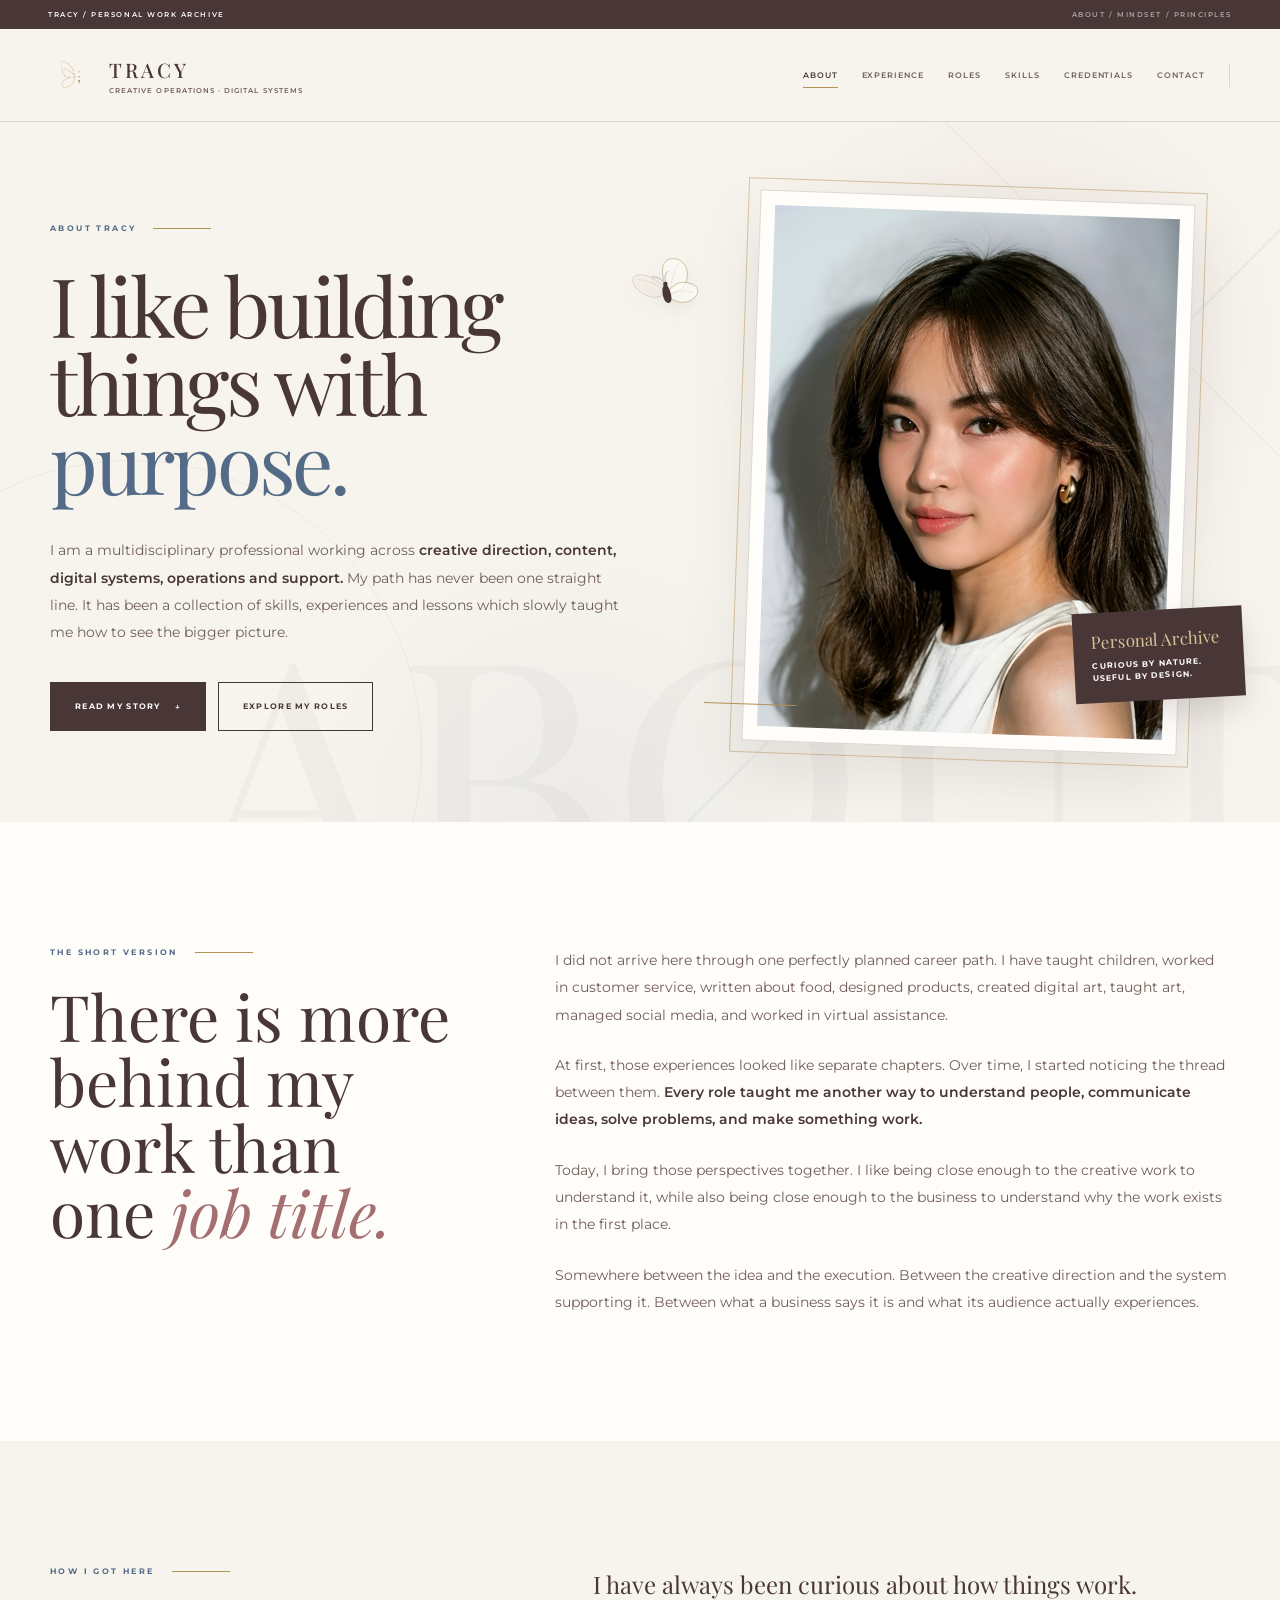
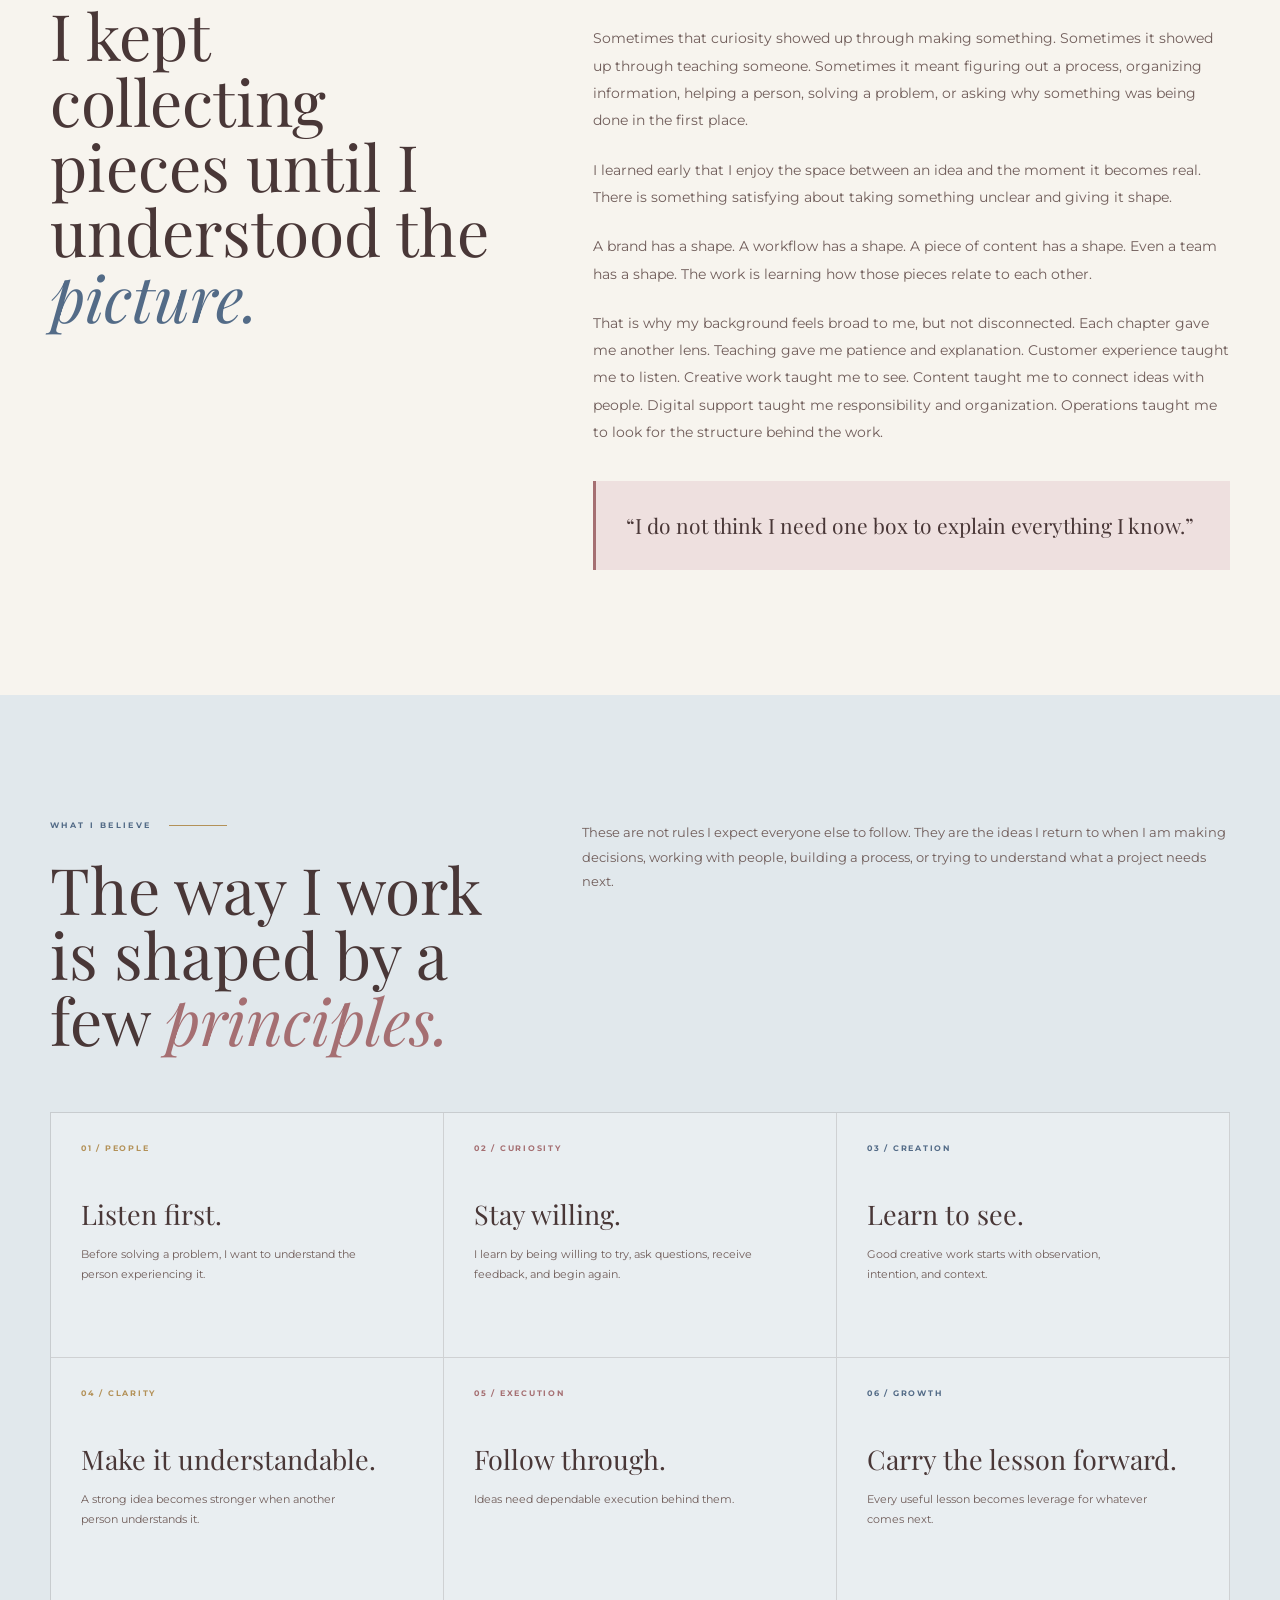
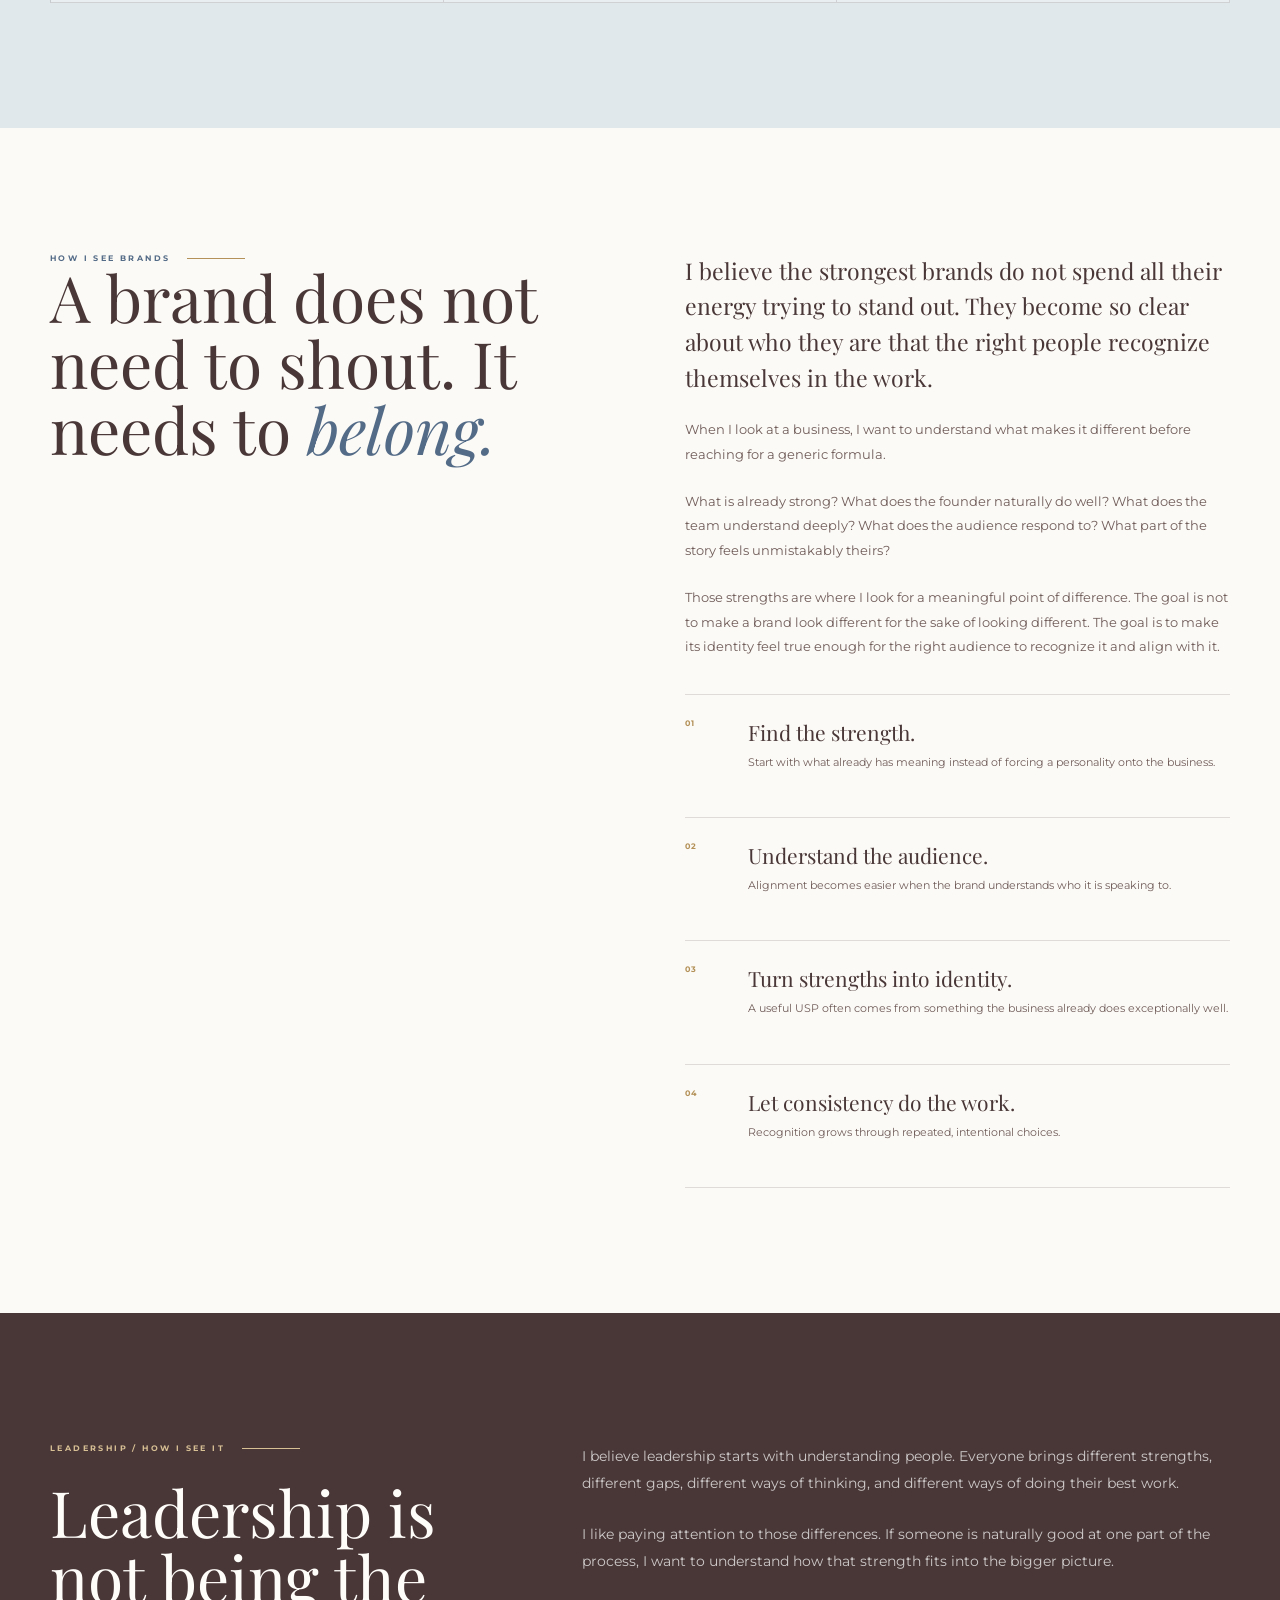
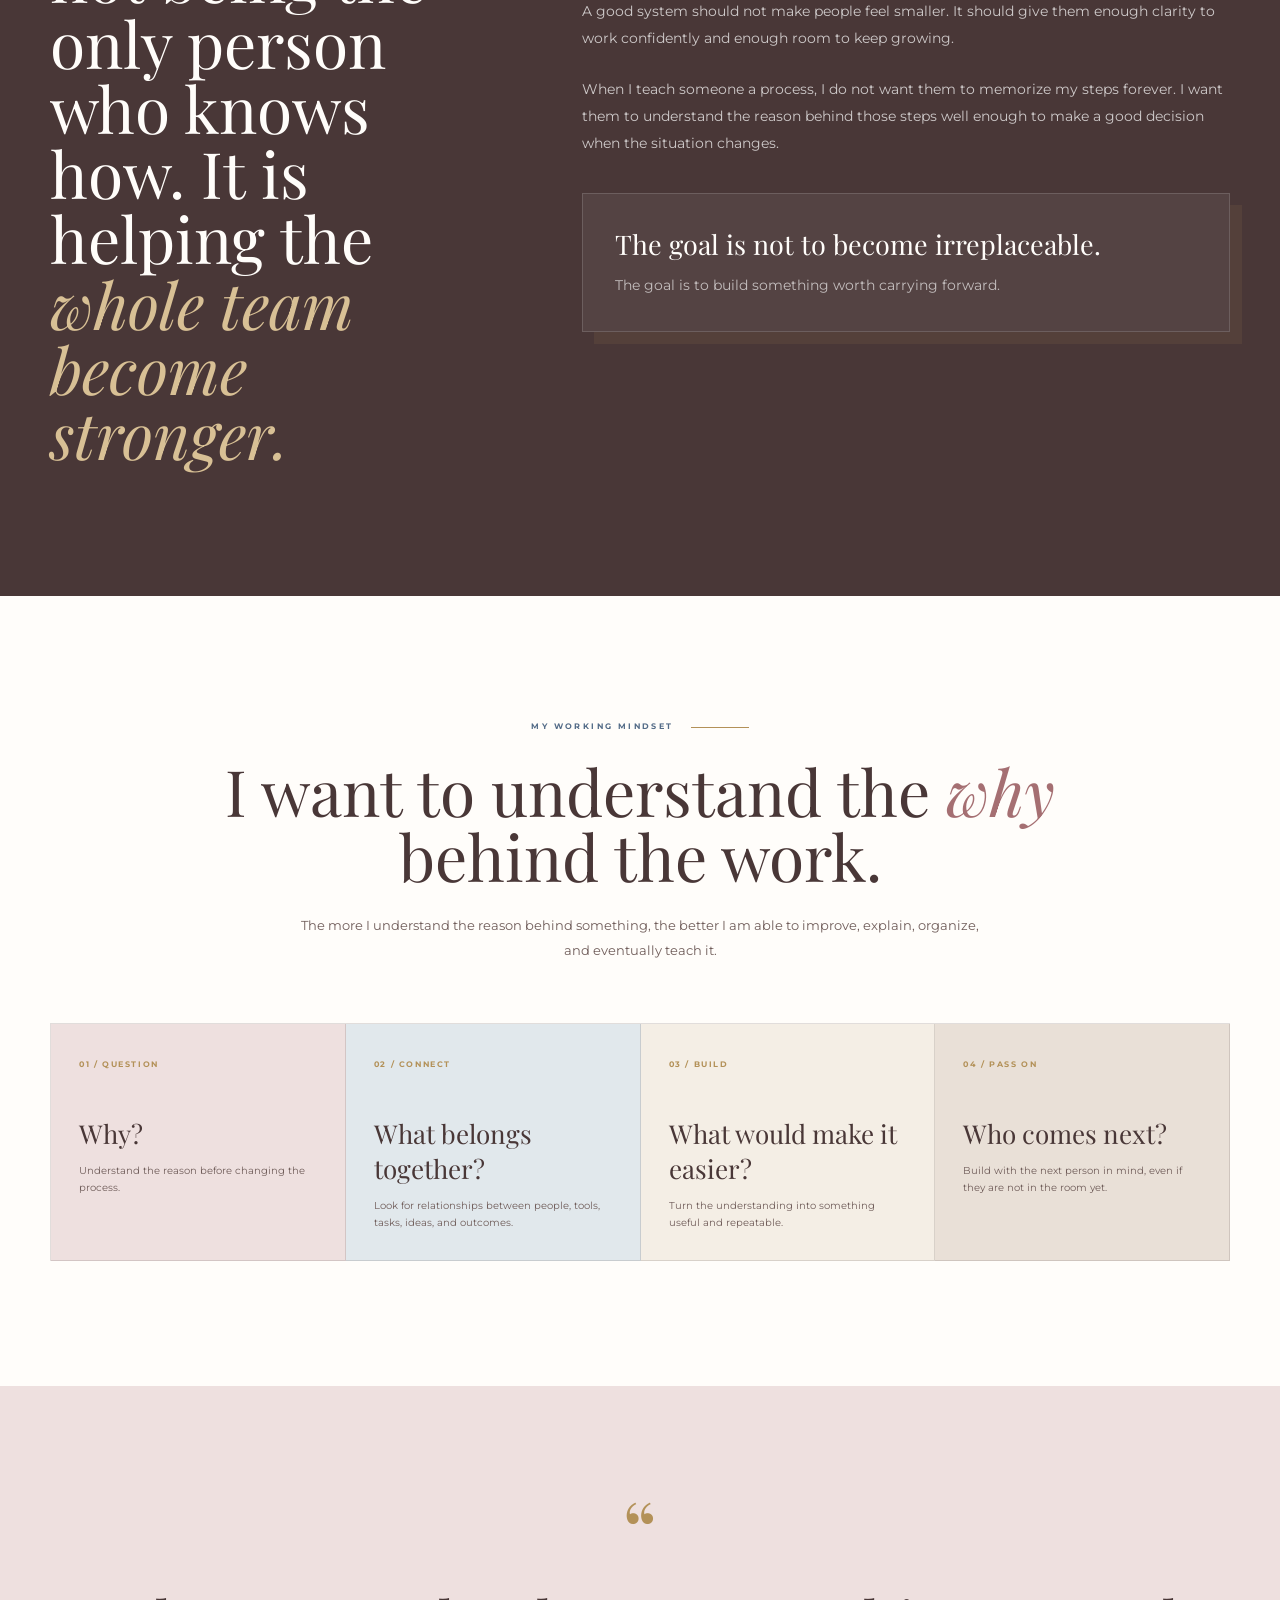
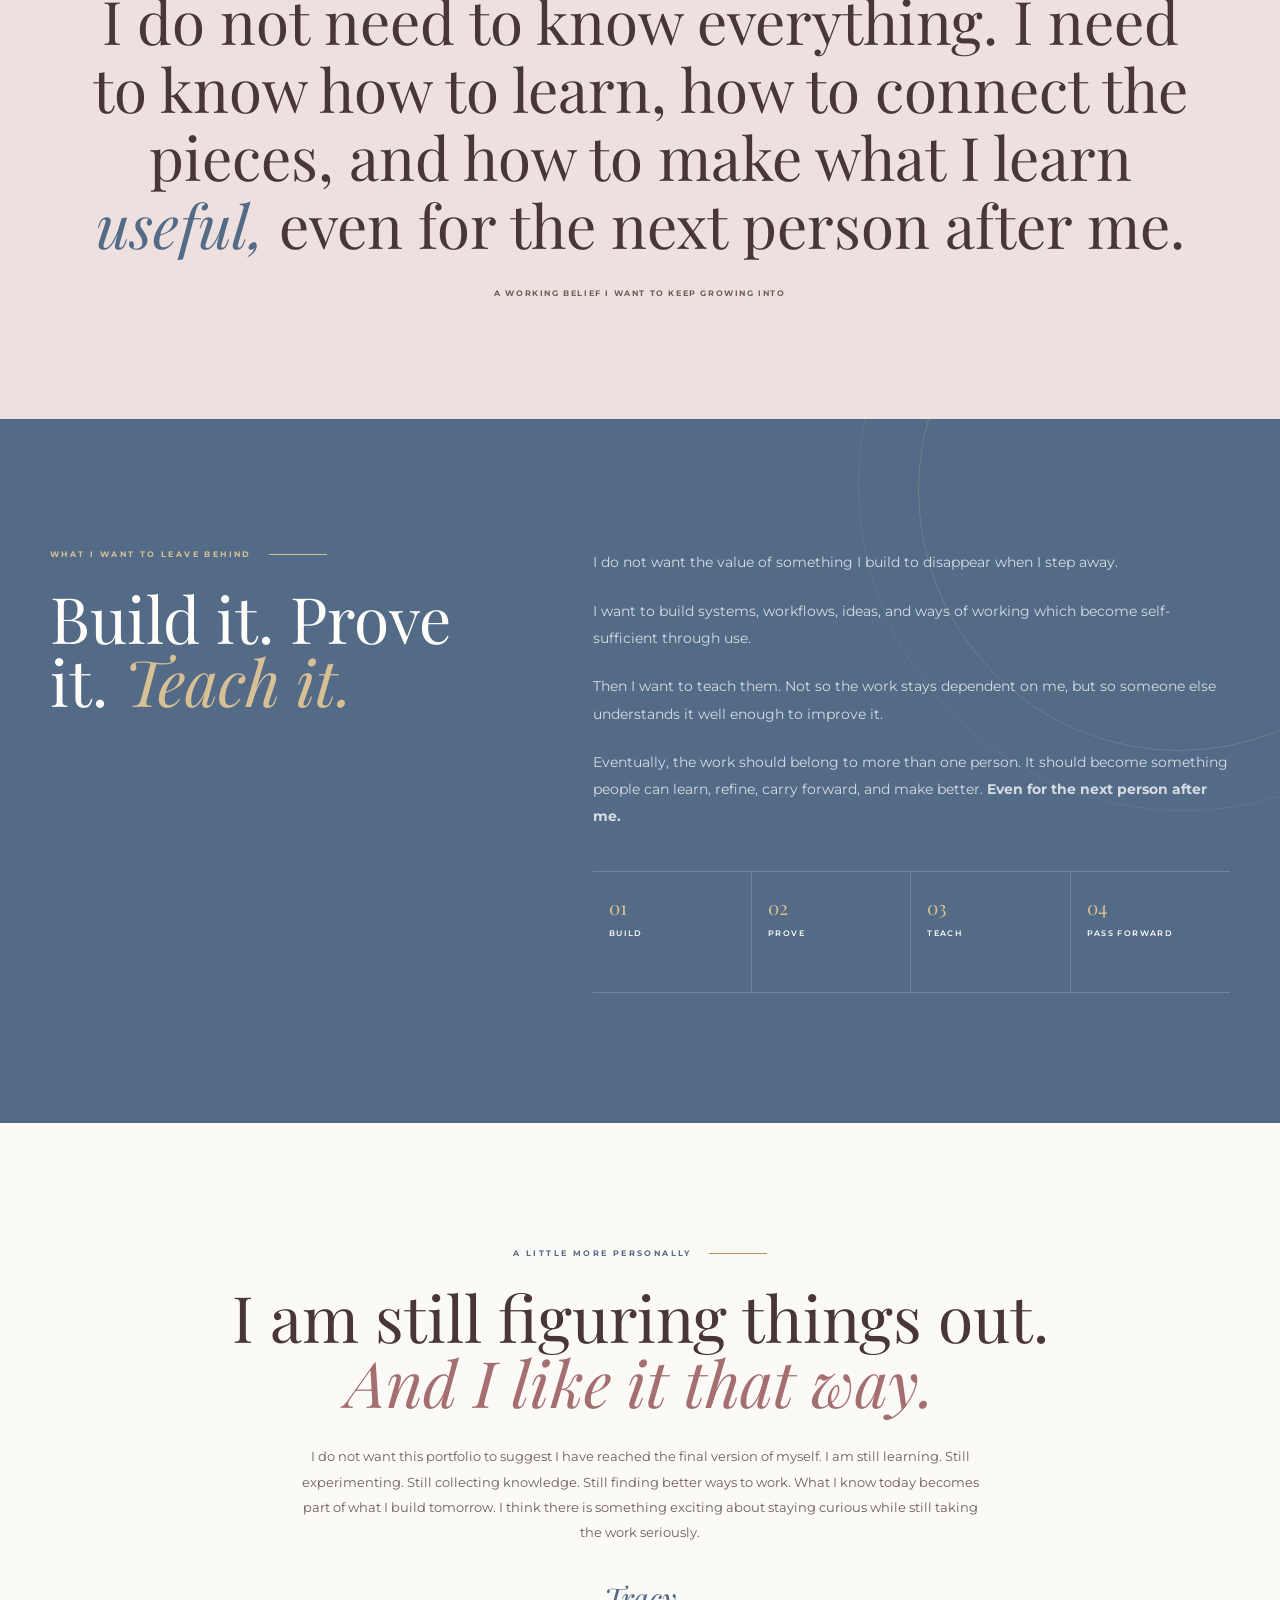
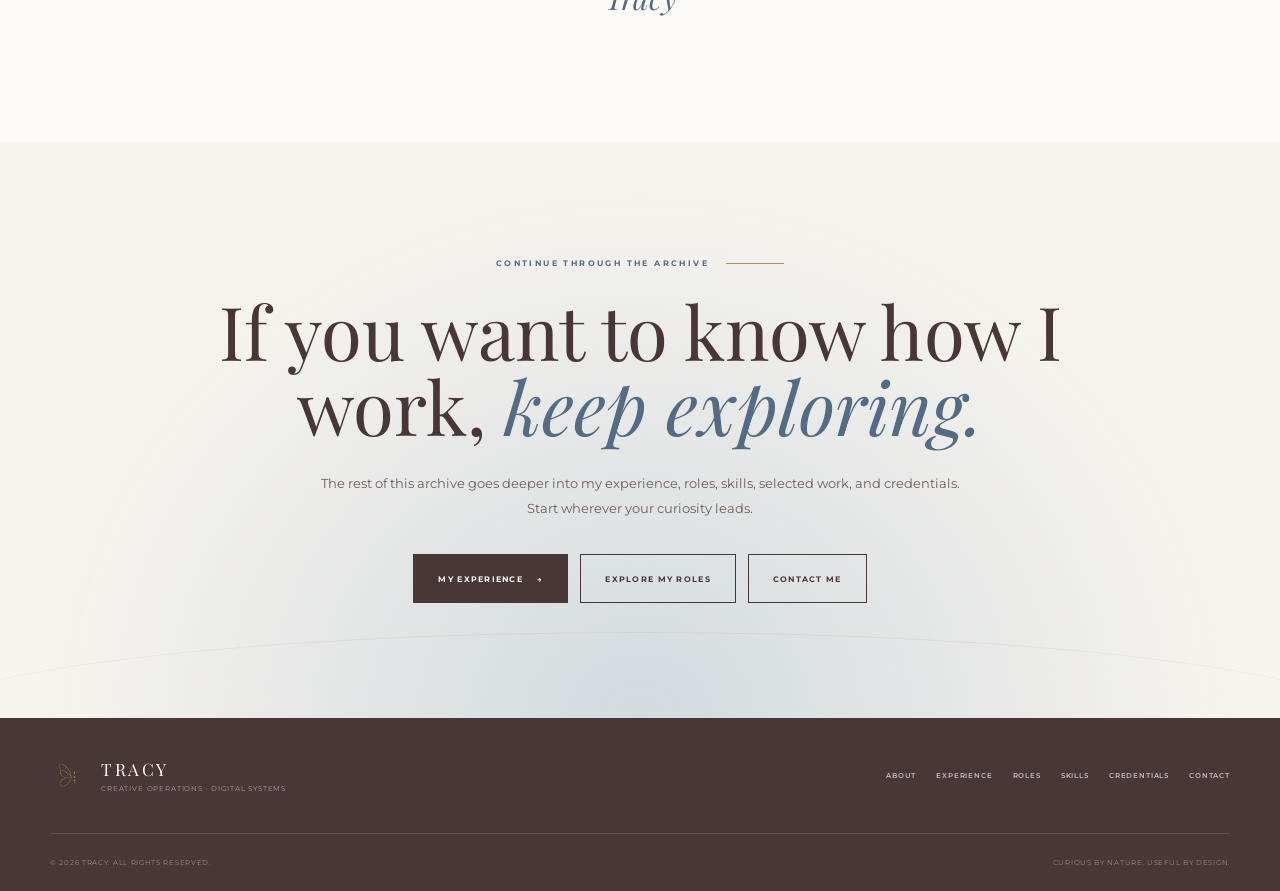
==== pages/about.html @ afe22065 "Publish portfolio preview" ====
<!DOCTYPE html>
<html lang="en">
<head>
<meta charset="UTF-8">
<meta name="viewport" content="width=device-width, initial-scale=1.0">

<title>About | Tracy</title>

<meta
    name="description"
    content="About Tracy, a multidisciplinary professional working across creative direction, content, digital systems, operations, and digital support."
>

<link rel="preconnect" href="https://fonts.googleapis.com">
<link rel="preconnect" href="https://fonts.gstatic.com" crossorigin>

<link
    href="https://fonts.googleapis.com/css2?family=Montserrat:wght@300;400;500;600;700&family=Playfair+Display:ital,wght@0,400;0,500;0,600;0,700;1,400;1,500&display=swap"
    rel="stylesheet"
>

<style>

/* =========================================================
   TRACY / ABOUT
   Editorial personal archive
   ========================================================= */

:root {

    --paper:
        #f7f4ee;

    --paper-light:
        #fcfaf6;

    --paper-warm:
        #eee6dc;

    --brown:
        #493737;

    --brown-soft:
        #705d5a;

    --brown-pale:
        #8d7b77;

    --blue:
        #536b87;

    --blue-deep:
        #40576f;

    --blue-light:
        #e1e8ec;

    --pink:
        #a56f72;

    --pink-deep:
        #8d5d62;

    --pink-light:
        #eee0df;

    --taupe:
        #d7ccc2;

    --taupe-light:
        #e9e0d7;

    --gold:
        #b39158;

    --gold-light:
        #d8c095;

    --cream:
        #f4eee5;

    --white:
        #fffdfa;

    --ink:
        #302727;

    --line:
        rgba(73,55,55,0.16);

    --line-light:
        rgba(255,255,255,0.16);

    --shadow:
        rgba(73,55,55,0.11);

    --serif:
        "Playfair Display",
        Georgia,
        serif;

    --sans:
        "Montserrat",
        Arial,
        sans-serif;

    --ease:
        cubic-bezier(.22,.61,.36,1);
}


/* =========================================================
   RESET
   ========================================================= */

* {

    margin:
        0;

    padding:
        0;

    box-sizing:
        border-box;

}


html {

    scroll-behavior:
        smooth;

    overflow-x:
        hidden;

}


body {

    width:
        100%;

    min-height:
        100vh;

    overflow-x:
        hidden;

    background:
        var(--paper);

    color:
        var(--brown);

    font-family:
        var(--sans);

}


body.is-locked {

    overflow:
        hidden;

}


img {

    display:
        block;

    max-width:
        100%;

}


a {

    color:
        inherit;

    text-decoration:
        none;

}


button {

    font:
        inherit;

}


::selection {

    background:
        var(--pink-light);

    color:
        var(--brown);

}


.page {

    width:
        100%;

    overflow:
        hidden;

}


.container {

    width:
        min(1320px, calc(100% - 100px));

    margin:
        0 auto;

}


.eyebrow {

    display:
        flex;

    align-items:
        center;

    gap:
        17px;

    color:
        var(--blue);

    font-size:
        8px;

    font-weight:
        700;

    letter-spacing:
        .30em;

    line-height:
        1.4;

    text-transform:
        uppercase;

}


.eyebrow::after {

    content:
        "";

    width:
        58px;

    height:
        1px;

    flex:
        0 0 auto;

    background:
        var(--gold);

}


.eyebrow-light {

    color:
        var(--gold-light);

}


.eyebrow-light::after {

    background:
        var(--gold-light);

}


.serif {

    font-family:
        var(--serif);

}


/* =========================================================
   REVEAL
   ========================================================= */

.reveal {

    opacity:
        0;

    transform:
        translateY(26px);

    transition:
        opacity .8s var(--ease),
        transform .8s var(--ease);

}


.reveal.is-visible {

    opacity:
        1;

    transform:
        translateY(0);

}


.reveal-delay-1 {

    transition-delay:
        .08s;

}


.reveal-delay-2 {

    transition-delay:
        .16s;

}


.reveal-delay-3 {

    transition-delay:
        .24s;

}


.reveal-delay-4 {

    transition-delay:
        .32s;

}


/* =========================================================
   READING PROGRESS
   ========================================================= */

.progress {

    position:
        fixed;

    top:
        0;

    left:
        0;

    z-index:
        999;

    width:
        0;

    height:
        3px;

    background:
        var(--gold);

}


/* =========================================================
   ARCHIVE BAR
   ========================================================= */

.archive-bar {

    min-height:
        29px;

    padding:
        7px 48px;

    display:
        flex;

    align-items:
        center;

    justify-content:
        space-between;

    gap:
        20px;

    background:
        var(--brown);

    color:
        var(--white);

    font-size:
        7px;

    font-weight:
        600;

    letter-spacing:
        .22em;

    text-transform:
        uppercase;

}


.archive-muted {

    opacity:
        .55;

}


/* =========================================================
   HEADER
   ========================================================= */

header {

    position:
        relative;

    z-index:
        60;

    background:
        rgba(247,244,238,.97);

    border-bottom:
        1px solid var(--line);

}


.nav-wrap {

    width:
        min(1320px, calc(100% - 100px));

    min-height:
        92px;

    margin:
        0 auto;

    display:
        flex;

    align-items:
        center;

    justify-content:
        space-between;

    gap:
        40px;

}


.brand {

    display:
        flex;

    align-items:
        center;

    gap:
        14px;

    flex-shrink:
        0;

}


.brand img {

    width:
        45px;

    height:
        45px;

    object-fit:
        contain;

}


.brand-copy {

    display:
        flex;

    flex-direction:
        column;

    gap:
        3px;

}


.brand-name {

    font-family:
        var(--serif);

    font-size:
        20px;

    font-weight:
        500;

    letter-spacing:
        .15em;

}


.brand-description {

    color:
        var(--brown-soft);

    font-size:
        7px;

    font-weight:
        600;

    letter-spacing:
        .15em;

    text-transform:
        uppercase;

}


nav {

    display:
        flex;

    align-items:
        center;

    gap:
        24px;

}


nav a {

    position:
        relative;

    color:
        var(--brown-soft);

    font-size:
        8px;

    font-weight:
        600;

    letter-spacing:
        .12em;

    text-transform:
        uppercase;

    transition:
        color .25s ease;

}


nav a::after {

    content:
        "";

    position:
        absolute;

    left:
        0;

    bottom:
        -8px;

    width:
        0;

    height:
        1px;

    background:
        var(--gold);

    transition:
        width .25s ease;

}


nav a:hover,
nav a.active {

    color:
        var(--brown);

}


nav a:hover::after,
nav a.active::after {

    width:
        100%;

}


.nav-divider {

    width:
        1px;

    height:
        23px;

    background:
        var(--line);

}


.mobile-menu-button {

    display:
        none;

    width:
        42px;

    height:
        42px;

    align-items:
        center;

    justify-content:
        center;

    border:
        1px solid var(--line);

    background:
        transparent;

    color:
        var(--brown);

    cursor:
        pointer;

}


.mobile-menu-button span,
.mobile-menu-button span::before,
.mobile-menu-button span::after {

    width:
        17px;

    height:
        1px;

    display:
        block;

    background:
        currentColor;

}


.mobile-menu-button span {

    position:
        relative;

}


.mobile-menu-button span::before,
.mobile-menu-button span::after {

    content:
        "";

    position:
        absolute;

    left:
        0;

}


.mobile-menu-button span::before {

    top:
        -6px;

}


.mobile-menu-button span::after {

    top:
        6px;

}


.mobile-nav {

    display:
        none;

    border-top:
        1px solid var(--line);

    background:
        var(--paper-light);

}


.mobile-nav.is-open {

    display:
        block;

}


.mobile-nav-inner {

    width:
        calc(100% - 40px);

    margin:
        0 auto;

    padding:
        18px 0 24px;

    display:
        grid;

    gap:
        4px;

}


.mobile-nav a {

    padding:
        13px 0;

    border-bottom:
        1px solid var(--line);

    font-size:
        9px;

    font-weight:
        600;

    letter-spacing:
        .14em;

    text-transform:
        uppercase;

}


/* =========================================================
   HERO
   ========================================================= */

.hero {

    position:
        relative;

    min-height:
        700px;

    display:
        flex;

    align-items:
        center;

    overflow:
        hidden;

    background:
        radial-gradient(
            circle at 79% 32%,
            rgba(165,111,114,.12),
            transparent 25%
        ),
        radial-gradient(
            circle at 45% 100%,
            rgba(83,107,135,.07),
            transparent 28%
        ),
        var(--paper);

}


.hero::before {

    content:
        "";

    position:
        absolute;

    inset:
        0;

    pointer-events:
        none;

    background:
        linear-gradient(
            135deg,
            transparent 70%,
            rgba(83,107,135,.07) 70%,
            rgba(83,107,135,.07) 70.18%,
            transparent 70.18%
        ),
        linear-gradient(
            45deg,
            transparent 83%,
            rgba(179,145,88,.07) 83%,
            rgba(179,145,88,.07) 83.15%,
            transparent 83.15%
        );

}


.hero::after {

    content:
        "";

    position:
        absolute;

    left:
        -160px;

    bottom:
        -220px;

    width:
        580px;

    height:
        580px;

    border:
        1px solid rgba(165,111,114,.10);

    border-radius:
        50%;

}


.hero-ghost {

    position:
        absolute;

    right:
        -35px;

    bottom:
        -70px;

    color:
        rgba(73,55,55,.035);

    font-family:
        var(--serif);

    font-size:
        clamp(190px, 27vw, 430px);

    line-height:
        .72;

    user-select:
        none;

}


.hero-inner {

    position:
        relative;

    z-index:
        5;

    width:
        min(1320px, calc(100% - 100px));

    margin:
        0 auto;

    display:
        grid;

    grid-template-columns:
        1.05fr .95fr;

    align-items:
        center;

    gap:
        80px;

}


.hero-copy {

    padding:
        95px 0 85px;

}


.hero-kicker {

    margin-bottom:
        30px;

}


.hero-title {

    max-width:
        760px;

    font-family:
        var(--serif);

    font-size:
        clamp(58px, 6.4vw, 94px);

    font-weight:
        400;

    line-height:
        .96;

    letter-spacing:
        -.04em;

}


.hero-title span {

    display:
        block;

}


.hero-title .blue {

    color:
        var(--blue);

}


.hero-title .pink {

    color:
        var(--pink);

    font-style:
        italic;

}


.hero-intro {

    max-width:
        650px;

    margin-top:
        37px;

    color:
        var(--brown-soft);

    font-size:
        14px;

    line-height:
        1.95;

}


.hero-intro strong {

    color:
        var(--brown);

    font-weight:
        600;

}


.hero-actions {

    margin-top:
        35px;

    display:
        flex;

    flex-wrap:
        wrap;

    gap:
        12px;

}


.btn {

    min-height:
        49px;

    padding:
        0 24px;

    display:
        inline-flex;

    align-items:
        center;

    justify-content:
        center;

    gap:
        14px;

    border:
        1px solid var(--brown);

    font-size:
        8px;

    font-weight:
        700;

    letter-spacing:
        .16em;

    text-transform:
        uppercase;

    transition:
        transform .25s ease,
        background .25s ease,
        color .25s ease,
        border-color .25s ease;

}


.btn:hover {

    transform:
        translateY(-2px);

}


.btn-primary {

    background:
        var(--brown);

    color:
        var(--white);

}


.btn-primary:hover {

    background:
        var(--pink);

    border-color:
        var(--pink);

}


.btn-secondary {

    background:
        transparent;

    color:
        var(--brown);

}


.btn-secondary:hover {

    background:
        var(--white);

}


/* =========================================================
   PORTRAIT
   ========================================================= */

.hero-portrait-wrap {

    position:
        relative;

    min-height:
        600px;

    display:
        flex;

    align-items:
        center;

    justify-content:
        center;

}


.portrait-frame {

    position:
        relative;

    width:
        min(435px, 88%);

    aspect-ratio:
        .79;

    padding:
        14px;

    background:
        var(--white);

    border:
        1px solid rgba(73,55,55,.19);

    box-shadow:
        0 28px 65px rgba(73,55,55,.12);

    transform:
        rotate(2deg);

    transition:
        transform .5s var(--ease),
        box-shadow .5s var(--ease);

}


.portrait-frame:hover {

    transform:
        rotate(0deg)
        translateY(-7px);

    box-shadow:
        18px 30px 70px rgba(73,55,55,.15);

}


.portrait-frame::before {

    content:
        "";

    position:
        absolute;

    inset:
        -13px;

    border:
        1px solid rgba(179,145,88,.5);

    pointer-events:
        none;

}


.portrait-frame::after {

    content:
        "";

    position:
        absolute;

    left:
        -40px;

    bottom:
        35px;

    width:
        92px;

    height:
        1px;

    background:
        var(--gold);

}


.portrait-frame img {

    width:
        100%;

    height:
        100%;

    object-fit:
        cover;

    object-position:
        center;

}


.portrait-label {

    position:
        absolute;

    right:
        -65px;

    bottom:
        54px;

    width:
        170px;

    padding:
        18px;

    background:
        var(--brown);

    color:
        var(--white);

    transform:
        rotate(-5deg);

    box-shadow:
        0 13px 28px rgba(73,55,55,.16);

}


.portrait-label span {

    display:
        block;

    color:
        var(--gold-light);

    font-family:
        var(--serif);

    font-size:
        17px;

}


.portrait-label strong {

    display:
        block;

    margin-top:
        7px;

    font-size:
        8px;

    line-height:
        1.55;

    letter-spacing:
        .14em;

    text-transform:
        uppercase;

}


/* =========================================================
   SIDE-VIEW BUTTERFLY
   Inspired by the index butterfly,
   but drawn as a smaller editorial side profile.
   ========================================================= */

.side-butterfly {

    position:
        absolute;

    z-index:
        9;

    top:
        19%;

    left:
        49%;

    width:
        96px;

    height:
        72px;

    pointer-events:
        none;

    animation:
        butterflySideJourney
        16s
        ease-in-out
        infinite;

}


.side-butterfly svg {

    width:
        96px;

    height:
        72px;

    overflow:
        visible;

    filter:
        drop-shadow(
            0 7px 9px
            rgba(73,55,55,.10)
        );

    animation:
        butterflySideFloat
        4.5s
        ease-in-out
        infinite;

}


.side-wing {

    fill:
        rgba(255,253,249,.62);

    stroke:
        rgba(177,145,88,.78);

    stroke-width:
        1.05;

    stroke-linejoin:
        round;

}


.side-wing-soft {

    fill:
        rgba(239,225,211,.27);

    stroke:
        rgba(165,111,114,.53);

    stroke-width:
        .8;

}


.side-wing-detail {

    fill:
        none;

    stroke:
        rgba(177,145,88,.38);

    stroke-width:
        .7;

    stroke-linecap:
        round;

}


.side-body {

    fill:
        var(--brown);

}


.side-antenna {

    fill:
        none;

    stroke:
        rgba(73,55,55,.66);

    stroke-width:
        .8;

    stroke-linecap:
        round;

}


.side-wing-back {

    transform-origin:
        58px 42px;

    animation:
        sideWingBack
        3.8s
        ease-in-out
        infinite;

}


.side-wing-front {

    transform-origin:
        58px 42px;

    animation:
        sideWingFront
        3.8s
        ease-in-out
        infinite;

}


@keyframes sideWingBack {

    0%,
    100% {

        transform:
            rotate(-3deg);

    }

    50% {

        transform:
            rotate(7deg);

    }

}


@keyframes sideWingFront {

    0%,
    100% {

        transform:
            rotate(2deg);

    }

    50% {

        transform:
            rotate(-9deg);

    }

}


@keyframes butterflySideFloat {

    0%,
    100% {

        transform:
            translateY(0)
            rotate(-2deg);

    }

    50% {

        transform:
            translateY(-5px)
            rotate(3deg);

    }

}


@keyframes butterflySideJourney {

    0% {

        offset-distance:
            0%;

        transform:
            rotate(-4deg);

    }

    22% {

        offset-distance:
            22%;

        transform:
            rotate(3deg);

    }

    48% {

        offset-distance:
            48%;

        transform:
            rotate(7deg);

    }

    72% {

        offset-distance:
            72%;

        transform:
            rotate(-2deg);

    }

    100% {

        offset-distance:
            100%;

        transform:
            rotate(-4deg);

    }

}


/* =========================================================
   INTRODUCTION
   ========================================================= */

.introduction {

    padding:
        125px 0;

    background:
        var(--white);

}


.intro-grid {

    display:
        grid;

    grid-template-columns:
        .75fr 1.25fr;

    gap:
        100px;

}


.section-title {

    max-width:
        580px;

    margin-top:
        25px;

    font-family:
        var(--serif);

    font-size:
        clamp(43px, 5vw, 69px);

    font-weight:
        400;

    line-height:
        1.02;

}


.section-title em {

    color:
        var(--pink);

}


.intro-copy {

    max-width:
        700px;

}


.intro-copy p {

    margin-bottom:
        23px;

    color:
        var(--brown-soft);

    font-size:
        14px;

    line-height:
        1.95;

}


.intro-copy p:last-child {

    margin-bottom:
        0;

}


.intro-copy strong {

    color:
        var(--brown);

    font-weight:
        600;

}


/* =========================================================
   STORY
   ========================================================= */

.story {

    padding:
        125px 0;

    background:
        var(--paper);

}


.story-grid {

    display:
        grid;

    grid-template-columns:
        .82fr 1.18fr;

    gap:
        100px;

}


.story-title {

    max-width:
        620px;

    margin-top:
        25px;

    font-family:
        var(--serif);

    font-size:
        clamp(43px, 5vw, 70px);

    font-weight:
        400;

    line-height:
        1.02;

}


.story-title em {

    color:
        var(--blue);

}


.story-copy {

    max-width:
        720px;

}


.story-copy p {

    margin-bottom:
        22px;

    color:
        var(--brown-soft);

    font-size:
        14px;

    line-height:
        1.95;

}


.story-copy .lead {

    color:
        var(--brown);

    font-family:
        var(--serif);

    font-size:
        24px;

    line-height:
        1.55;

}


.story-copy strong {

    color:
        var(--brown);

    font-weight:
        600;

}


.story-callout {

    margin-top:
        35px;

    padding:
        28px 30px;

    background:
        var(--pink-light);

    border-left:
        3px solid var(--pink);

}


.story-callout p {

    margin:
        0;

    color:
        var(--brown);

    font-family:
        var(--serif);

    font-size:
        21px;

    line-height:
        1.55;

}


/* =========================================================
   PRINCIPLES
   ========================================================= */

.principles-section {

    padding:
        125px 0;

    background:
        var(--blue-light);

}


.principles-head {

    display:
        grid;

    grid-template-columns:
        .8fr 1.2fr;

    gap:
        100px;

    margin-bottom:
        60px;

}


.principles-title {

    max-width:
        620px;

    margin-top:
        25px;

    font-family:
        var(--serif);

    font-size:
        clamp(43px, 5vw, 70px);

    line-height:
        1.02;

    font-weight:
        400;

}


.principles-title em {

    color:
        var(--pink);

}


.principles-intro {

    max-width:
        670px;

    color:
        var(--brown-soft);

    font-size:
        13px;

    line-height:
        1.9;

}


.principles-grid {

    display:
        grid;

    grid-template-columns:
        repeat(3, 1fr);

    border-top:
        1px solid var(--line);

    border-left:
        1px solid var(--line);

}


.principle-card {

    min-height:
        245px;

    padding:
        30px;

    border-right:
        1px solid var(--line);

    border-bottom:
        1px solid var(--line);

    background:
        rgba(255,255,255,.26);

    transition:
        transform .35s var(--ease),
        background .35s ease;

}


.principle-card:hover {

    transform:
        translateY(-5px);

    background:
        var(--white);

}


.principle-number {

    color:
        var(--gold);

    font-size:
        8px;

    font-weight:
        700;

    letter-spacing:
        .22em;

}


.principle-card:nth-child(2) .principle-number,
.principle-card:nth-child(5) .principle-number {

    color:
        var(--pink);

}


.principle-card:nth-child(3) .principle-number,
.principle-card:nth-child(6) .principle-number {

    color:
        var(--blue);

}


.principle-card h3 {

    margin-top:
        43px;

    font-family:
        var(--serif);

    font-size:
        27px;

    font-weight:
        400;

}


.principle-card p {

    max-width:
        280px;

    margin-top:
        13px;

    color:
        var(--brown-soft);

    font-size:
        11px;

    line-height:
        1.8;

}


/* =========================================================
   BRAND BELIEFS
   ========================================================= */

.brand-beliefs {

    padding:
        125px 0;

    background:
        var(--paper-light);

}


.brand-beliefs-grid {

    display:
        grid;

    grid-template-columns:
        1fr 1fr;

    gap:
        90px;

    align-items:
        start;

}


.brand-beliefs-title {

    max-width:
        600px;

    font-family:
        var(--serif);

    font-size:
        clamp(42px, 5vw, 67px);

    font-weight:
        400;

    line-height:
        1.03;

}


.brand-beliefs-title em {

    color:
        var(--blue);

}


.brand-beliefs-copy {

    max-width:
        660px;

}


.brand-beliefs-copy p {

    margin-bottom:
        22px;

    color:
        var(--brown-soft);

    font-size:
        13px;

    line-height:
        1.9;

}


.brand-beliefs-copy .lead {

    color:
        var(--brown);

    font-family:
        var(--serif);

    font-size:
        23px;

    line-height:
        1.55;

}


.belief-list {

    margin-top:
        35px;

    border-top:
        1px solid var(--line);

}


.belief {

    padding:
        23px 0;

    border-bottom:
        1px solid var(--line);

    display:
        grid;

    grid-template-columns:
        45px 1fr;

    gap:
        18px;

}


.belief-number {

    color:
        var(--gold);

    font-size:
        8px;

    font-weight:
        700;

    letter-spacing:
        .18em;

}


.belief h3 {

    font-family:
        var(--serif);

    font-size:
        21px;

    font-weight:
        400;

}


.belief p {

    margin-top:
        7px;

    color:
        var(--brown-soft);

    font-size:
        11px;

    line-height:
        1.75;

}


/* =========================================================
   LEADERSHIP
   ========================================================= */

.leadership {

    padding:
        130px 0;

    background:
        var(--brown);

    color:
        var(--white);

}


.leadership-grid {

    display:
        grid;

    grid-template-columns:
        .8fr 1.2fr;

    gap:
        100px;

}


.leadership-title {

    max-width:
        600px;

    margin-top:
        25px;

    font-family:
        var(--serif);

    font-size:
        clamp(43px, 5vw, 70px);

    line-height:
        1.02;

    font-weight:
        400;

}


.leadership-title em {

    color:
        var(--gold-light);

}


.leadership-copy {

    max-width:
        700px;

}


.leadership-copy p {

    margin-bottom:
        23px;

    color:
        rgba(255,255,255,.73);

    font-size:
        14px;

    line-height:
        1.95;

}


.leadership-card {

    margin-top:
        35px;

    padding:
        32px;

    background:
        rgba(255,255,255,.06);

    border:
        1px solid rgba(255,255,255,.14);

    box-shadow:
        12px 12px 0 rgba(179,145,88,.10);

}


.leadership-card h3 {

    font-family:
        var(--serif);

    font-size:
        27px;

    font-weight:
        400;

}


.leadership-card p {

    margin-top:
        10px;

    margin-bottom:
        0;

    color:
        rgba(255,255,255,.65);

}


/* =========================================================
   MINDSET
   ========================================================= */

.mindset {

    padding:
        125px 0;

    background:
        var(--white);

}


.mindset-head {

    max-width:
        920px;

    margin:
        0 auto 60px;

    text-align:
        center;

}


.mindset-head .eyebrow {

    justify-content:
        center;

}


.mindset-title {

    margin-top:
        25px;

    font-family:
        var(--serif);

    font-size:
        clamp(43px, 5vw, 70px);

    line-height:
        1.02;

    font-weight:
        400;

}


.mindset-title em {

    color:
        var(--pink);

}


.mindset-copy {

    max-width:
        700px;

    margin:
        25px auto 0;

    color:
        var(--brown-soft);

    font-size:
        13px;

    line-height:
        1.9;

}


.mindset-grid {

    display:
        grid;

    grid-template-columns:
        repeat(4, 1fr);

    border-top:
        1px solid var(--line);

    border-left:
        1px solid var(--line);

}


.mindset-card {

    min-height:
        210px;

    padding:
        28px;

    border-right:
        1px solid var(--line);

    border-bottom:
        1px solid var(--line);

    transition:
        background .3s ease,
        transform .3s var(--ease);

}


.mindset-card:hover {

    background:
        var(--paper-light);

    transform:
        translateY(-4px);

}


.mindset-card:nth-child(1) {

    background:
        var(--pink-light);

}


.mindset-card:nth-child(2) {

    background:
        var(--blue-light);

}


.mindset-card:nth-child(3) {

    background:
        var(--cream);

}


.mindset-card:nth-child(4) {

    background:
        var(--taupe-light);

}


.mindset-card span {

    color:
        var(--gold);

    font-size:
        8px;

    font-weight:
        700;

    letter-spacing:
        .2em;

}


.mindset-card h3 {

    margin-top:
        45px;

    font-family:
        var(--serif);

    font-size:
        26px;

    font-weight:
        400;

}


.mindset-card p {

    margin-top:
        11px;

    color:
        var(--brown-soft);

    font-size:
        10px;

    line-height:
        1.75;

}


/* =========================================================
   QUOTE
   ========================================================= */

.statement {

    padding:
        120px 0;

    background:
        var(--pink-light);

}


.statement-inner {

    max-width:
        1100px;

    margin:
        0 auto;

    text-align:
        center;

}


.quote-mark {

    color:
        var(--gold);

    font-family:
        var(--serif);

    font-size:
        85px;

    line-height:
        .55;

}


.statement-text {

    margin-top:
        35px;

    font-family:
        var(--serif);

    font-size:
        clamp(35px, 5vw, 60px);

    line-height:
        1.13;

    font-weight:
        400;

}


.statement-text em {

    color:
        var(--blue);

}


.statement-note {

    max-width:
        620px;

    margin:
        28px auto 0;

    color:
        var(--brown-soft);

    font-size:
        8px;

    font-weight:
        700;

    letter-spacing:
        .20em;

    line-height:
        1.6;

    text-transform:
        uppercase;

}


/* =========================================================
   LEGACY
   ========================================================= */

.legacy {

    position:
        relative;

    padding:
        130px 0;

    overflow:
        hidden;

    background:
        var(--blue);

    color:
        var(--white);

}


.legacy::before {

    content:
        "";

    position:
        absolute;

    right:
        -160px;

    top:
        -190px;

    width:
        520px;

    height:
        520px;

    border:
        1px solid rgba(216,192,149,.22);

    border-radius:
        50%;

}


.legacy::after {

    content:
        "";

    position:
        absolute;

    right:
        -230px;

    top:
        -260px;

    width:
        650px;

    height:
        650px;

    border:
        1px solid rgba(216,192,149,.10);

    border-radius:
        50%;

}


.legacy-grid {

    position:
        relative;

    z-index:
        2;

    display:
        grid;

    grid-template-columns:
        .82fr 1.18fr;

    gap:
        100px;

}


.legacy-title {

    max-width:
        570px;

    margin-top:
        25px;

    font-family:
        var(--serif);

    font-size:
        clamp(45px, 5vw, 74px);

    font-weight:
        400;

    line-height:
        .99;

}


.legacy-title em {

    color:
        var(--gold-light);

}


.legacy-copy {

    max-width:
        700px;

    margin-bottom:
        21px;

    color:
        rgba(255,255,255,.76);

    font-size:
        14px;

    line-height:
        1.95;

}


.legacy-steps {

    display:
        grid;

    grid-template-columns:
        repeat(4, 1fr);

    margin-top:
        40px;

    border-top:
        1px solid rgba(255,255,255,.17);

    border-bottom:
        1px solid rgba(255,255,255,.17);

}


.legacy-step {

    min-height:
        120px;

    padding:
        22px 16px;

    border-right:
        1px solid rgba(255,255,255,.15);

}


.legacy-step:last-child {

    border-right:
        0;

}


.legacy-step span {

    display:
        block;

    color:
        var(--gold-light);

    font-family:
        var(--serif);

    font-size:
        19px;

}


.legacy-step strong {

    display:
        block;

    margin-top:
        8px;

    font-size:
        8px;

    font-weight:
        600;

    letter-spacing:
        .17em;

    text-transform:
        uppercase;

}


/* =========================================================
   PERSONAL NOTE
   ========================================================= */

.personal-note {

    padding:
        125px 0;

    background:
        var(--paper-light);

}


.personal-note-inner {

    max-width:
        1050px;

    margin:
        0 auto;

    text-align:
        center;

}


.personal-note-inner .eyebrow {

    justify-content:
        center;

}


.personal-note-title {

    max-width:
        900px;

    margin:
        25px auto 0;

    font-family:
        var(--serif);

    font-size:
        clamp(44px, 5vw, 70px);

    line-height:
        1.02;

    font-weight:
        400;

}


.personal-note-title em {

    color:
        var(--pink);

}


.personal-note-copy {

    max-width:
        690px;

    margin:
        30px auto 0;

    color:
        var(--brown-soft);

    font-size:
        13px;

    line-height:
        1.95;

}


.personal-note-signature {

    margin-top:
        32px;

    color:
        var(--blue);

    font-family:
        var(--serif);

    font-size:
        30px;

    font-style:
        italic;

}


/* =========================================================
   CTA
   ========================================================= */

.cta {

    position:
        relative;

    padding:
        115px 0;

    overflow:
        hidden;

    text-align:
        center;

    background:
        radial-gradient(
            ellipse at center bottom,
            rgba(196,208,217,.72),
            transparent 67%
        ),
        var(--paper);

}


.cta::before {

    content:
        "";

    position:
        absolute;

    left:
        -8%;

    right:
        -8%;

    bottom:
        -105px;

    height:
        190px;

    border-radius:
        50%;

    border-top:
        1px solid rgba(179,145,88,.15);

}


.cta-title {

    max-width:
        920px;

    margin:
        25px auto 0;

    font-family:
        var(--serif);

    font-size:
        clamp(45px, 5.8vw, 78px);

    line-height:
        1.01;

    font-weight:
        400;

}


.cta-title em {

    color:
        var(--blue);

}


.cta-copy {

    max-width:
        660px;

    margin:
        27px auto 0;

    color:
        var(--brown-soft);

    font-size:
        13px;

    line-height:
        1.9;

}


.cta-buttons {

    margin-top:
        34px;

    display:
        flex;

    justify-content:
        center;

    align-items:
        center;

    flex-wrap:
        wrap;

    gap:
        12px;

}


/* =========================================================
   FOOTER
   ========================================================= */

footer {

    background:
        var(--brown);

    color:
        var(--white);

}


.footer-main {

    min-height:
        115px;

    display:
        flex;

    align-items:
        center;

    justify-content:
        space-between;

    gap:
        35px;

}


.footer-brand {

    display:
        flex;

    align-items:
        center;

    gap:
        13px;

}


.footer-brand img {

    width:
        38px;

    height:
        38px;

    object-fit:
        contain;

}


.footer-name {

    font-family:
        var(--serif);

    font-size:
        17px;

    letter-spacing:
        .15em;

}


.footer-tagline {

    margin-top:
        4px;

    color:
        rgba(255,255,255,.52);

    font-size:
        7px;

    letter-spacing:
        .12em;

    text-transform:
        uppercase;

}


.footer-links {

    display:
        flex;

    align-items:
        center;

    justify-content:
        flex-end;

    flex-wrap:
        wrap;

    gap:
        20px;

}


.footer-links a {

    color:
        rgba(255,255,255,.68);

    font-size:
        7px;

    font-weight:
        600;

    letter-spacing:
        .12em;

    text-transform:
        uppercase;

    transition:
        color .2s ease;

}


.footer-links a:hover {

    color:
        var(--gold-light);

}


.footer-bottom {

    min-height:
        58px;

    display:
        flex;

    align-items:
        center;

    justify-content:
        space-between;

    gap:
        20px;

    border-top:
        1px solid rgba(255,255,255,.12);

    color:
        rgba(255,255,255,.42);

    font-size:
        7px;

    letter-spacing:
        .10em;

    text-transform:
        uppercase;

}


/* =========================================================
   BACK TO TOP
   ========================================================= */

.back-top {

    position:
        fixed;

    right:
        24px;

    bottom:
        24px;

    z-index:
        80;

    width:
        44px;

    height:
        44px;

    display:
        flex;

    align-items:
        center;

    justify-content:
        center;

    border:
        1px solid var(--line);

    background:
        rgba(252,250,246,.94);

    color:
        var(--brown);

    font-family:
        var(--serif);

    font-size:
        18px;

    cursor:
        pointer;

    opacity:
        0;

    pointer-events:
        none;

    transform:
        translateY(10px);

    transition:
        opacity .3s ease,
        transform .3s ease,
        background .3s ease;

}


.back-top.is-visible {

    opacity:
        1;

    pointer-events:
        auto;

    transform:
        translateY(0);

}


.back-top:hover {

    background:
        var(--pink-light);

}


/* =========================================================
   TABLET
   ========================================================= */

@media (max-width: 1120px) {

    .container,
    .nav-wrap,
    .hero-inner {

        width:
            calc(100% - 60px);

    }


    nav {

        gap:
            16px;

    }


    .intro-grid,
    .story-grid,
    .principles-head,
    .brand-beliefs-grid,
    .leadership-grid,
    .legacy-grid {

        gap:
            60px;

    }


    .mindset-grid {

        grid-template-columns:
            repeat(2, 1fr);

    }

}


/* =========================================================
   MOBILE NAV / TABLET
   ========================================================= */

@media (max-width: 900px) {

    .archive-bar {

        padding:
            7px 25px;

    }


    .nav-wrap {

        min-height:
            80px;

    }


    nav {

        display:
            none;

    }


    .mobile-menu-button {

        display:
            flex;

    }


    .hero {

        min-height:
            auto;

    }


    .hero-inner {

        grid-template-columns:
            1fr;

        gap:
            20px;

    }


    .hero-copy {

        padding:
            80px 0 30px;

    }


    .hero-portrait-wrap {

        min-height:
            520px;

        padding:
            20px 0 80px;

    }


    .side-butterfly {

        top:
            17%;

        left:
            54%;

    }


    .intro-grid,
    .story-grid,
    .principles-head,
    .brand-beliefs-grid,
    .leadership-grid,
    .legacy-grid {

        grid-template-columns:
            1fr;

        gap:
            45px;

    }


    .principles-grid {

        grid-template-columns:
            repeat(2, 1fr);

    }


    .mindset-grid {

        grid-template-columns:
            repeat(2, 1fr);

    }


    .legacy-steps {

        grid-template-columns:
            repeat(2, 1fr);

    }


    .legacy-step:nth-child(2) {

        border-right:
            0;

    }


    .legacy-step:nth-child(n+3) {

        border-top:
            1px solid rgba(255,255,255,.15);

    }


    .footer-main {

        padding:
            30px 0;

        flex-direction:
            column;

        align-items:
            flex-start;

    }


    .footer-links {

        justify-content:
            flex-start;

    }


    .footer-bottom {

        min-height:
            68px;

        padding:
            13px 0;

        flex-direction:
            column;

        align-items:
            flex-start;

        justify-content:
            center;

        gap:
            8px;

    }

}


/* =========================================================
   SMALL MOBILE
   ========================================================= */

@media (max-width: 620px) {

    .container,
    .nav-wrap,
    .hero-inner {

        width:
            calc(100% - 40px);

    }


    .archive-bar {

        min-height:
            34px;

        padding:
            7px 20px;

        font-size:
            6px;

    }


    .archive-muted {

        display:
            none;

    }


    .brand-description {

        display:
            none;

    }


    .hero-title {

        font-size:
            47px;

    }


    .hero-intro {

        font-size:
            12px;

    }


    .hero-actions {

        flex-direction:
            column;

        align-items:
            stretch;

    }


    .hero-actions .btn {

        width:
            100%;

    }


    .hero-portrait-wrap {

        min-height:
            420px;

    }


    .portrait-frame {

        width:
            78%;

    }


    .portrait-label {

        right:
            -42px;

        bottom:
            35px;

        width:
            145px;

        padding:
            14px;

    }


    .portrait-label span {

        font-size:
            15px;

    }


    .portrait-label strong {

        font-size:
            7px;

    }


    .side-butterfly {

        width:
            72px;

        height:
            54px;

        left:
            50%;

    }


    .side-butterfly svg {

        width:
            72px;

        height:
            54px;

    }


    .introduction,
    .story,
    .principles-section,
    .brand-beliefs,
    .leadership,
    .mindset,
    .statement,
    .legacy,
    .personal-note {

        padding:
            85px 0;

    }


    .cta {

        padding:
            90px 0;

    }


    .principles-grid {

        grid-template-columns:
            1fr;

    }


    .mindset-grid {

        grid-template-columns:
            1fr;

    }


    .mindset-card {

        min-height:
            auto;

    }


    .legacy-steps {

        grid-template-columns:
            1fr 1fr;

    }


    .statement-text {

        font-size:
            34px;

    }


    .back-top {

        right:
            16px;

        bottom:
            16px;

    }

}


/* =========================================================
   REDUCED MOTION
   ========================================================= */

@media (prefers-reduced-motion: reduce) {

    html {

        scroll-behavior:
            auto;

    }


    *,
    *::before,
    *::after {

        animation-duration:
            .01ms !important;

        animation-iteration-count:
            1 !important;

        transition-duration:
            .01ms !important;

    }

}

</style>
</head>

<body>

<div class="progress" id="progressBar"></div>

<div class="page" id="top">


<!-- =========================================================
     ARCHIVE BAR
     ========================================================= -->

<div class="archive-bar">

    <span>
        TRACY / PERSONAL WORK ARCHIVE
    </span>

    <span class="archive-muted">
        ABOUT / MINDSET / PRINCIPLES
    </span>

</div>


<!-- =========================================================
     HEADER
     HOME REMOVED
     ========================================================= -->

<header>

    <div class="nav-wrap">

        <a
            href="../index.html"
            class="brand"
            aria-label="Tracy"
        >

            <img
                src="../assets/images/primary-emblem.png"
                alt="Tracy emblem"
            >

            <div class="brand-copy">

                <div class="brand-name">
                    TRACY
                </div>

                <div class="brand-description">
                    Creative Operations · Digital Systems
                </div>

            </div>

        </a>


        <nav aria-label="Primary navigation">

            <a
                href="about.html"
                class="active"
            >
                About
            </a>

            <a href="experience.html">
                Experience
            </a>

            <a href="../index.html#roles">
                Roles
            </a>

            <a href="skills.html">
                Skills
            </a>

            <a href="credentials.html">
                Credentials
            </a>

            <a href="contact.html">
                Contact
            </a>

            <span class="nav-divider"></span>

        </nav>


        <button
            class="mobile-menu-button"
            id="mobileMenuButton"
            type="button"
            aria-label="Open navigation"
            aria-expanded="false"
        >

            <span></span>

        </button>

    </div>


    <div
        class="mobile-nav"
        id="mobileNav"
    >

        <div class="mobile-nav-inner">

            <a href="about.html">
                About
            </a>

            <a href="experience.html">
                Experience
            </a>

            <a href="../index.html#roles">
                Roles
            </a>

            <a href="skills.html">
                Skills
            </a>

            <a href="credentials.html">
                Credentials
            </a>

            <a href="contact.html">
                Contact
            </a>

        </div>

    </div>

</header>


<!-- =========================================================
     HERO
     ========================================================= -->

<section class="hero">

    <div
        class="hero-ghost"
        aria-hidden="true"
    >
        ABOUT
    </div>


    <!-- =====================================================
         SMALL SIDE-VIEW BUTTERFLY
         ===================================================== -->

    <div
        class="side-butterfly"
        aria-hidden="true"
    >

        <svg
            viewBox="0 0 150 110"
            role="presentation"
        >

            <!-- Rear / farther wing -->

            <g class="side-wing-back">

                <path
                    class="side-wing side-wing-soft"
                    d="
                        M61 51
                        C44 34 22 25 12 32
                        C3 39 15 56 34 63
                        C45 67 55 64 61 57
                        Z
                    "
                ></path>

                <path
                    class="side-wing-detail"
                    d="
                        M57 52
                        C42 42 27 37 17 37
                    "
                ></path>

            </g>


            <!-- Front / larger wing -->

            <g class="side-wing-front">

                <path
                    class="side-wing"
                    d="
                        M62 52
                        C52 28 53 8 68 5
                        C86 1 99 20 93 39
                        C88 52 76 59 64 61
                        Z
                    "
                ></path>

                <path
                    class="side-wing"
                    d="
                        M64 57
                        C74 40 91 38 105 46
                        C117 53 108 69 93 72
                        C80 75 69 68 63 62
                        Z
                    "
                ></path>

                <path
                    class="side-wing-detail"
                    d="
                        M67 51
                        C72 31 76 18 82 11
                    "
                ></path>

                <path
                    class="side-wing-detail"
                    d="
                        M68 59
                        C83 53 95 54 103 57
                    "
                ></path>

            </g>


            <!-- Side-view body -->

            <path
                class="side-body"
                d="
                    M59 45
                    C55 48 54 56 57 65
                    C59 72 64 76 68 72
                    C71 69 69 59 66 52
                    C64 47 62 44 59 45
                    Z
                "
            ></path>


            <!-- Head -->

            <circle
                cx="60"
                cy="44"
                r="3.5"
                class="side-body"
            ></circle>


            <!-- Side-view antennae -->

            <path
                class="side-antenna"
                d="
                    M59 43
                    C52 35 45 32 39 33
                "
            ></path>

            <path
                class="side-antenna"
                d="
                    M61 42
                    C58 34 59 29 64 24
                "
            ></path>

        </svg>

    </div>


    <div class="hero-inner">

        <div class="hero-copy reveal">

            <div class="eyebrow hero-kicker">
                About Tracy
            </div>


            <h1 class="hero-title">

                <span>
                    I like building
                </span>

                <span>
                    things with
                </span>

                <span class="blue">
                    purpose.
                </span>

            </h1>


            <p class="hero-intro">

                I am a multidisciplinary professional
                working across
                <strong>
                    creative direction, content,
                    digital systems, operations
                    and support.
                </strong>

                My path has never been one straight
                line. It has been a collection of skills,
                experiences and lessons which slowly
                taught me how to see the bigger picture.

            </p>


            <div class="hero-actions">

                <a
                    href="#story"
                    class="btn btn-primary"
                >
                    Read My Story
                    <span>↓</span>
                </a>


                <a
                    href="../index.html#roles"
                    class="btn btn-secondary"
                >
                    Explore My Roles
                </a>

            </div>

        </div>


        <div class="hero-portrait-wrap reveal reveal-delay-1">

            <div class="portrait-frame">

                <img
                    src="../assets/images/portraits/tracy-portrait.jpg"
                    alt="Portrait of Tracy"
                >


                <div class="portrait-label">

                    <span>
                        Personal Archive
                    </span>

                    <strong>
                        Curious by nature.
                        Useful by design.
                    </strong>

                </div>

            </div>

        </div>

    </div>

</section>


<!-- =========================================================
     INTRODUCTION
     ========================================================= -->

<section class="introduction">

    <div class="container intro-grid">

        <div class="reveal">

            <div class="eyebrow">
                The Short Version
            </div>


            <h2 class="section-title">

                There is more
                behind my work
                than one
                <em>
                    job title.
                </em>

            </h2>

        </div>


        <div class="intro-copy reveal reveal-delay-1">

            <p>

                I did not arrive here through one
                perfectly planned career path.

                I have taught children, worked in
                customer service, written about food,
                designed products, created digital art,
                taught art, managed social media,
                and worked in virtual assistance.

            </p>


            <p>

                At first, those experiences looked like
                separate chapters.

                Over time, I started noticing the thread
                between them.

                <strong>
                    Every role taught me another way to
                    understand people, communicate ideas,
                    solve problems, and make something work.
                </strong>

            </p>


            <p>

                Today, I bring those perspectives together.

                I like being close enough to the creative
                work to understand it, while also being
                close enough to the business to understand
                why the work exists in the first place.

            </p>


            <p>

                Somewhere between the idea and the
                execution.

                Between the creative direction and the
                system supporting it.

                Between what a business says it is and
                what its audience actually experiences.

            </p>

        </div>

    </div>

</section>


<!-- =========================================================
     STORY
     ========================================================= -->

<section
    class="story"
    id="story"
>

    <div class="container story-grid">

        <div class="reveal">

            <div class="eyebrow">
                How I Got Here
            </div>


            <h2 class="story-title">

                I kept collecting
                pieces until I
                understood the
                <em>
                    picture.
                </em>

            </h2>

        </div>


        <div class="story-copy reveal reveal-delay-1">

            <p class="lead">

                I have always been curious about
                how things work.

            </p>


            <p>

                Sometimes that curiosity showed up
                through making something.

                Sometimes it showed up through teaching
                someone.

                Sometimes it meant figuring out a process,
                organizing information, helping a person,
                solving a problem, or asking why something
                was being done in the first place.

            </p>


            <p>

                I learned early that I enjoy the space
                between an idea and the moment it becomes
                real.

                There is something satisfying about taking
                something unclear and giving it shape.

            </p>


            <p>

                A brand has a shape.

                A workflow has a shape.

                A piece of content has a shape.

                Even a team has a shape.

                The work is learning how those pieces
                relate to each other.

            </p>


            <p>

                That is why my background feels broad
                to me, but not disconnected.

                Each chapter gave me another lens.

                Teaching gave me patience and explanation.

                Customer experience taught me to listen.

                Creative work taught me to see.

                Content taught me to connect ideas with
                people.

                Digital support taught me responsibility
                and organization.

                Operations taught me to look for the
                structure behind the work.

            </p>


            <div class="story-callout">

                <p>

                    “I do not think I need one box
                    to explain everything I know.”

                </p>

            </div>

        </div>

    </div>

</section>


<!-- =========================================================
     PRINCIPLES
     ========================================================= -->

<section class="principles-section">

    <div class="container">

        <div class="principles-head">

            <div class="reveal">

                <div class="eyebrow">
                    What I Believe
                </div>


                <h2 class="principles-title">

                    The way I work is
                    shaped by a few
                    <em>
                        principles.
                    </em>

                </h2>

            </div>


            <p class="principles-intro reveal reveal-delay-1">

                These are not rules I expect everyone else
                to follow.

                They are the ideas I return to when I am
                making decisions, working with people,
                building a process, or trying to understand
                what a project needs next.

            </p>

        </div>


        <div class="principles-grid">

            <article class="principle-card reveal">

                <div class="principle-number">
                    01 / PEOPLE
                </div>

                <h3>
                    Listen first.
                </h3>

                <p>
                    Before solving a problem, I want to
                    understand the person experiencing it.
                </p>

            </article>


            <article class="principle-card reveal reveal-delay-1">

                <div class="principle-number">
                    02 / CURIOSITY
                </div>

                <h3>
                    Stay willing.
                </h3>

                <p>
                    I learn by being willing to try,
                    ask questions, receive feedback,
                    and begin again.
                </p>

            </article>


            <article class="principle-card reveal reveal-delay-2">

                <div class="principle-number">
                    03 / CREATION
                </div>

                <h3>
                    Learn to see.
                </h3>

                <p>
                    Good creative work starts with
                    observation, intention, and context.
                </p>

            </article>


            <article class="principle-card reveal">

                <div class="principle-number">
                    04 / CLARITY
                </div>

                <h3>
                    Make it understandable.
                </h3>

                <p>
                    A strong idea becomes stronger when
                    another person understands it.
                </p>

            </article>


            <article class="principle-card reveal reveal-delay-1">

                <div class="principle-number">
                    05 / EXECUTION
                </div>

                <h3>
                    Follow through.
                </h3>

                <p>
                    Ideas need dependable execution
                    behind them.
                </p>

            </article>


            <article class="principle-card reveal reveal-delay-2">

                <div class="principle-number">
                    06 / GROWTH
                </div>

                <h3>
                    Carry the lesson forward.
                </h3>

                <p>
                    Every useful lesson becomes leverage
                    for whatever comes next.
                </p>

            </article>

        </div>

    </div>

</section>


<!-- =========================================================
     BRAND BUILDING
     ========================================================= -->

<section class="brand-beliefs">

    <div class="container brand-beliefs-grid">

        <div class="reveal">

            <div class="eyebrow">
                How I See Brands
            </div>


            <h2 class="brand-beliefs-title">

                A brand does not
                need to shout.

                It needs to
                <em>
                    belong.
                </em>

            </h2>

        </div>


        <div class="brand-beliefs-copy reveal reveal-delay-1">

            <p class="lead">

                I believe the strongest brands do not
                spend all their energy trying to stand out.

                They become so clear about who they are
                that the right people recognize themselves
                in the work.

            </p>


            <p>

                When I look at a business, I want to
                understand what makes it different before
                reaching for a generic formula.

            </p>


            <p>

                What is already strong?

                What does the founder naturally do well?

                What does the team understand deeply?

                What does the audience respond to?

                What part of the story feels unmistakably
                theirs?

            </p>


            <p>

                Those strengths are where I look for a
                meaningful point of difference.

                The goal is not to make a brand look
                different for the sake of looking different.

                The goal is to make its identity feel true
                enough for the right audience to recognize
                it and align with it.

            </p>


            <div class="belief-list">

                <div class="belief">

                    <div class="belief-number">
                        01
                    </div>

                    <div>

                        <h3>
                            Find the strength.
                        </h3>

                        <p>
                            Start with what already has
                            meaning instead of forcing a
                            personality onto the business.
                        </p>

                    </div>

                </div>


                <div class="belief">

                    <div class="belief-number">
                        02
                    </div>

                    <div>

                        <h3>
                            Understand the audience.
                        </h3>

                        <p>
                            Alignment becomes easier when
                            the brand understands who it is
                            speaking to.
                        </p>

                    </div>

                </div>


                <div class="belief">

                    <div class="belief-number">
                        03
                    </div>

                    <div>

                        <h3>
                            Turn strengths into identity.
                        </h3>

                        <p>
                            A useful USP often comes from
                            something the business already
                            does exceptionally well.
                        </p>

                    </div>

                </div>


                <div class="belief">

                    <div class="belief-number">
                        04
                    </div>

                    <div>

                        <h3>
                            Let consistency do the work.
                        </h3>

                        <p>
                            Recognition grows through
                            repeated, intentional choices.
                        </p>

                    </div>

                </div>

            </div>

        </div>

    </div>

</section>


<!-- =========================================================
     LEADERSHIP
     ========================================================= -->

<section class="leadership">

    <div class="container leadership-grid">

        <div class="reveal">

            <div class="eyebrow eyebrow-light">
                Leadership / How I See It
            </div>


            <h2 class="leadership-title">

                Leadership is not
                being the only person
                who knows how.

                It is helping the
                <em>
                    whole team become stronger.
                </em>

            </h2>

        </div>


        <div class="leadership-copy reveal reveal-delay-1">

            <p>

                I believe leadership starts with
                understanding people.

                Everyone brings different strengths,
                different gaps, different ways of thinking,
                and different ways of doing their best work.

            </p>


            <p>

                I like paying attention to those differences.

                If someone is naturally good at one part
                of the process, I want to understand how
                that strength fits into the bigger picture.

            </p>


            <p>

                A good system should not make people feel
                smaller.

                It should give them enough clarity to work
                confidently and enough room to keep growing.

            </p>


            <p>

                When I teach someone a process, I do not
                want them to memorize my steps forever.

                I want them to understand the reason behind
                those steps well enough to make a good
                decision when the situation changes.

            </p>


            <div class="leadership-card">

                <h3>
                    The goal is not to become irreplaceable.
                </h3>

                <p>
                    The goal is to build something worth
                    carrying forward.
                </p>

            </div>

        </div>

    </div>

</section>


<!-- =========================================================
     MINDSET
     ========================================================= -->

<section class="mindset">

    <div class="container">

        <div class="mindset-head reveal">

            <div class="eyebrow">
                My Working Mindset
            </div>


            <h2 class="mindset-title">

                I want to understand
                the <em>why</em> behind
                the work.

            </h2>


            <p class="mindset-copy">

                The more I understand the reason behind
                something, the better I am able to improve,
                explain, organize, and eventually teach it.

            </p>

        </div>


        <div class="mindset-grid">

            <article class="mindset-card reveal">

                <span>
                    01 / QUESTION
                </span>

                <h3>
                    Why?
                </h3>

                <p>
                    Understand the reason before changing
                    the process.
                </p>

            </article>


            <article class="mindset-card reveal reveal-delay-1">

                <span>
                    02 / CONNECT
                </span>

                <h3>
                    What belongs together?
                </h3>

                <p>
                    Look for relationships between people,
                    tools, tasks, ideas, and outcomes.
                </p>

            </article>


            <article class="mindset-card reveal reveal-delay-2">

                <span>
                    03 / BUILD
                </span>

                <h3>
                    What would make it easier?
                </h3>

                <p>
                    Turn the understanding into something
                    useful and repeatable.
                </p>

            </article>


            <article class="mindset-card reveal reveal-delay-3">

                <span>
                    04 / PASS ON
                </span>

                <h3>
                    Who comes next?
                </h3>

                <p>
                    Build with the next person in mind,
                    even if they are not in the room yet.
                </p>

            </article>

        </div>

    </div>

</section>


<!-- =========================================================
     PERSONAL STATEMENT
     ========================================================= -->

<section class="statement">

    <div class="container statement-inner reveal">

        <div class="quote-mark">
            “
        </div>


        <div class="statement-text">

            I do not need to know everything.

            I need to know how to learn,
            how to connect the pieces,
            and how to make what I learn
            <em>
                useful,
            </em>

            even for the next person after me.

        </div>


        <div class="statement-note">

            A working belief I want to keep growing into

        </div>

    </div>

</section>


<!-- =========================================================
     LEGACY
     ========================================================= -->

<section class="legacy">

    <div class="container legacy-grid">

        <div class="reveal">

            <div class="eyebrow eyebrow-light">
                What I Want To Leave Behind
            </div>


            <h2 class="legacy-title">

                Build it.

                Prove it.

                <em>
                    Teach it.
                </em>

            </h2>

        </div>


        <div class="reveal reveal-delay-1">

            <p class="legacy-copy">

                I do not want the value of something I build
                to disappear when I step away.

            </p>


            <p class="legacy-copy">

                I want to build systems, workflows, ideas,
                and ways of working which become
                self-sufficient through use.

            </p>


            <p class="legacy-copy">

                Then I want to teach them.

                Not so the work stays dependent on me,
                but so someone else understands it well
                enough to improve it.

            </p>


            <p class="legacy-copy">

                Eventually, the work should belong to more
                than one person.

                It should become something people can learn,
                refine, carry forward, and make better.

                <strong>
                    Even for the next person after me.
                </strong>

            </p>


            <div class="legacy-steps">

                <div class="legacy-step">

                    <span>
                        01
                    </span>

                    <strong>
                        Build
                    </strong>

                </div>


                <div class="legacy-step">

                    <span>
                        02
                    </span>

                    <strong>
                        Prove
                    </strong>

                </div>


                <div class="legacy-step">

                    <span>
                        03
                    </span>

                    <strong>
                        Teach
                    </strong>

                </div>


                <div class="legacy-step">

                    <span>
                        04
                    </span>

                    <strong>
                        Pass Forward
                    </strong>

                </div>

            </div>

        </div>

    </div>

</section>


<!-- =========================================================
     PERSONAL NOTE
     ========================================================= -->

<section class="personal-note">

    <div class="container personal-note-inner reveal">

        <div class="eyebrow">
            A Little More Personally
        </div>


        <h2 class="personal-note-title">

            I am still figuring
            things out.

            <em>
                And I like it that way.
            </em>

        </h2>


        <p class="personal-note-copy">

            I do not want this portfolio to suggest
            I have reached the final version of myself.

            I am still learning.

            Still experimenting.

            Still collecting knowledge.

            Still finding better ways to work.

            What I know today becomes part of what I
            build tomorrow.

            I think there is something exciting about
            staying curious while still taking the work
            seriously.

        </p>


        <div class="personal-note-signature">
            Tracy
        </div>

    </div>

</section>


<!-- =========================================================
     CTA
     ========================================================= -->

<section class="cta">

    <div class="container reveal">

        <div
            class="eyebrow"
            style="justify-content:center;"
        >
            Continue Through The Archive
        </div>


        <h2 class="cta-title">

            If you want to know
            how I work,
            <em>
                keep exploring.
            </em>

        </h2>


        <p class="cta-copy">

            The rest of this archive goes deeper into
            my experience, roles, skills, selected work,
            and credentials.

            Start wherever your curiosity leads.

        </p>


        <div class="cta-buttons">

            <a
                href="experience.html"
                class="btn btn-primary"
            >
                My Experience
                <span>→</span>
            </a>


            <a
                href="../index.html#roles"
                class="btn btn-secondary"
            >
                Explore My Roles
            </a>


            <a
                href="contact.html"
                class="btn btn-secondary"
            >
                Contact Me
            </a>

        </div>

    </div>

</section>


<!-- =========================================================
     FOOTER
     HOME REMOVED
     ========================================================= -->

<footer>

    <div class="container footer-main">

        <div class="footer-brand">

            <img
                src="../assets/images/primary-emblem.png"
                alt="Tracy emblem"
            >


            <div>

                <div class="footer-name">
                    TRACY
                </div>

                <div class="footer-tagline">
                    Creative Operations · Digital Systems
                </div>

            </div>

        </div>


        <div class="footer-links">

            <a href="about.html">
                About
            </a>

            <a href="experience.html">
                Experience
            </a>

            <a href="../index.html#roles">
                Roles
            </a>

            <a href="skills.html">
                Skills
            </a>

            <a href="credentials.html">
                Credentials
            </a>

            <a href="contact.html">
                Contact
            </a>

        </div>

    </div>


    <div class="container footer-bottom">

        <span>
            © 2026 Tracy. All rights reserved.
        </span>


        <span>
            Curious by nature. Useful by design.
        </span>

    </div>

</footer>


<!-- =========================================================
     BACK TO TOP
     ========================================================= -->

<button
    class="back-top"
    id="backTop"
    type="button"
    aria-label="Back to top"
>
    ↑
</button>


</div>


<script>

(function () {

    "use strict";


    /* =====================================================
       ELEMENTS
       ===================================================== */

    const progressBar =
        document.getElementById("progressBar");

    const backTop =
        document.getElementById("backTop");

    const menuButton =
        document.getElementById("mobileMenuButton");

    const mobileNav =
        document.getElementById("mobileNav");


    /* =====================================================
       SCROLL UI
       ===================================================== */

    function updateScrollUI() {

        const scrollTop =
            window.scrollY;

        const documentHeight =
            document.documentElement.scrollHeight
            -
            window.innerHeight;


        if (documentHeight > 0) {

            const percentage =
                (scrollTop / documentHeight) * 100;

            progressBar.style.width =
                percentage + "%";

        }


        if (scrollTop > 500) {

            backTop.classList.add(
                "is-visible"
            );

        } else {

            backTop.classList.remove(
                "is-visible"
            );

        }

    }


    window.addEventListener(
        "scroll",
        updateScrollUI,
        {
            passive: true
        }
    );


    updateScrollUI();


    /* =====================================================
       BACK TO TOP
       ===================================================== */

    backTop.addEventListener(
        "click",
        function () {

            window.scrollTo({

                top:
                    0,

                behavior:
                    "smooth"

            });

        }
    );


    /* =====================================================
       MOBILE MENU
       ===================================================== */

    if (
        menuButton
        &&
        mobileNav
    ) {

        menuButton.addEventListener(
            "click",
            function () {

                const isOpen =
                    mobileNav.classList.toggle(
                        "is-open"
                    );


                menuButton.setAttribute(
                    "aria-expanded",
                    String(isOpen)
                );

            }
        );


        mobileNav
            .querySelectorAll("a")
            .forEach(
                function (link) {

                    link.addEventListener(
                        "click",
                        function () {

                            mobileNav.classList.remove(
                                "is-open"
                            );


                            menuButton.setAttribute(
                                "aria-expanded",
                                "false"
                            );

                        }
                    );

                }
            );

    }


    /* =====================================================
       REVEAL ANIMATIONS
       ===================================================== */

    const revealItems =
        document.querySelectorAll(
            ".reveal"
        );


    if (
        "IntersectionObserver"
        in
        window
    ) {

        const observer =
            new IntersectionObserver(

                function (
                    entries,
                    observerInstance
                ) {

                    entries.forEach(
                        function (entry) {

                            if (
                                entry.isIntersecting
                            ) {

                                entry.target.classList.add(
                                    "is-visible"
                                );


                                observerInstance.unobserve(
                                    entry.target
                                );

                            }

                        }
                    );

                },
                {

                    threshold:
                        .12,

                    rootMargin:
                        "0px 0px -30px 0px"

                }

            );


        revealItems.forEach(
            function (item) {

                observer.observe(
                    item
                );

            }
        );

    } else {

        revealItems.forEach(
            function (item) {

                item.classList.add(
                    "is-visible"
                );

            }
        );

    }


    /* =====================================================
       INTERNAL ANCHORS
       ===================================================== */

    document
        .querySelectorAll(
            'a[href^="#"]'
        )
        .forEach(
            function (link) {

                link.addEventListener(
                    "click",
                    function (event) {

                        const targetId =
                            link.getAttribute(
                                "href"
                            );


                        if (
                            !targetId
                            ||
                            targetId === "#"
                        ) {

                            return;

                        }


                        const target =
                            document.querySelector(
                                targetId
                            );


                        if (!target) {

                            return;

                        }


                        event.preventDefault();


                        target.scrollIntoView({

                            behavior:
                                "smooth",

                            block:
                                "start"

                        });

                    }
                );

            }
        );


    /* =====================================================
       ESCAPE CLOSES MOBILE NAV
       ===================================================== */

    document.addEventListener(
        "keydown",
        function (event) {

            if (
                event.key === "Escape"
                &&
                mobileNav
            ) {

                mobileNav.classList.remove(
                    "is-open"
                );


                if (menuButton) {

                    menuButton.setAttribute(
                        "aria-expanded",
                        "false"
                    );

                }

            }

        }
    );


})();

</script>

</body>
</html>
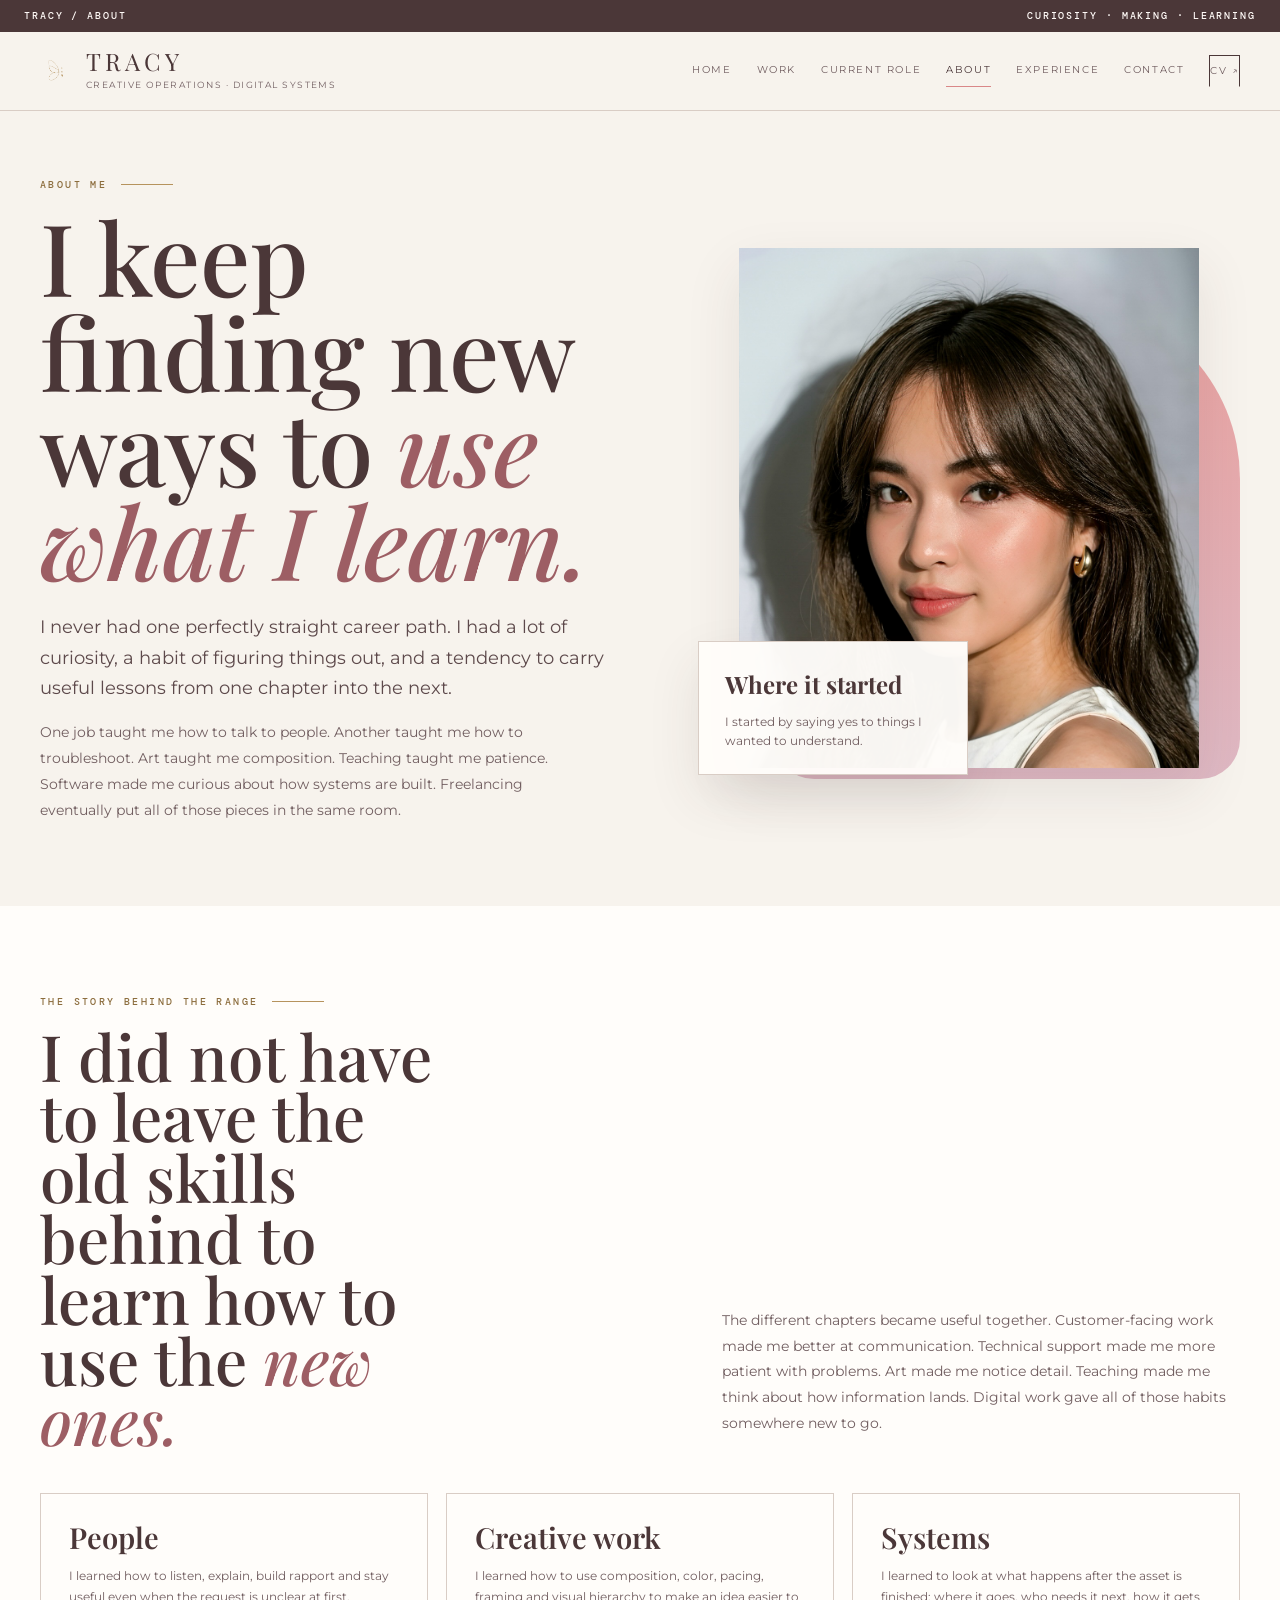
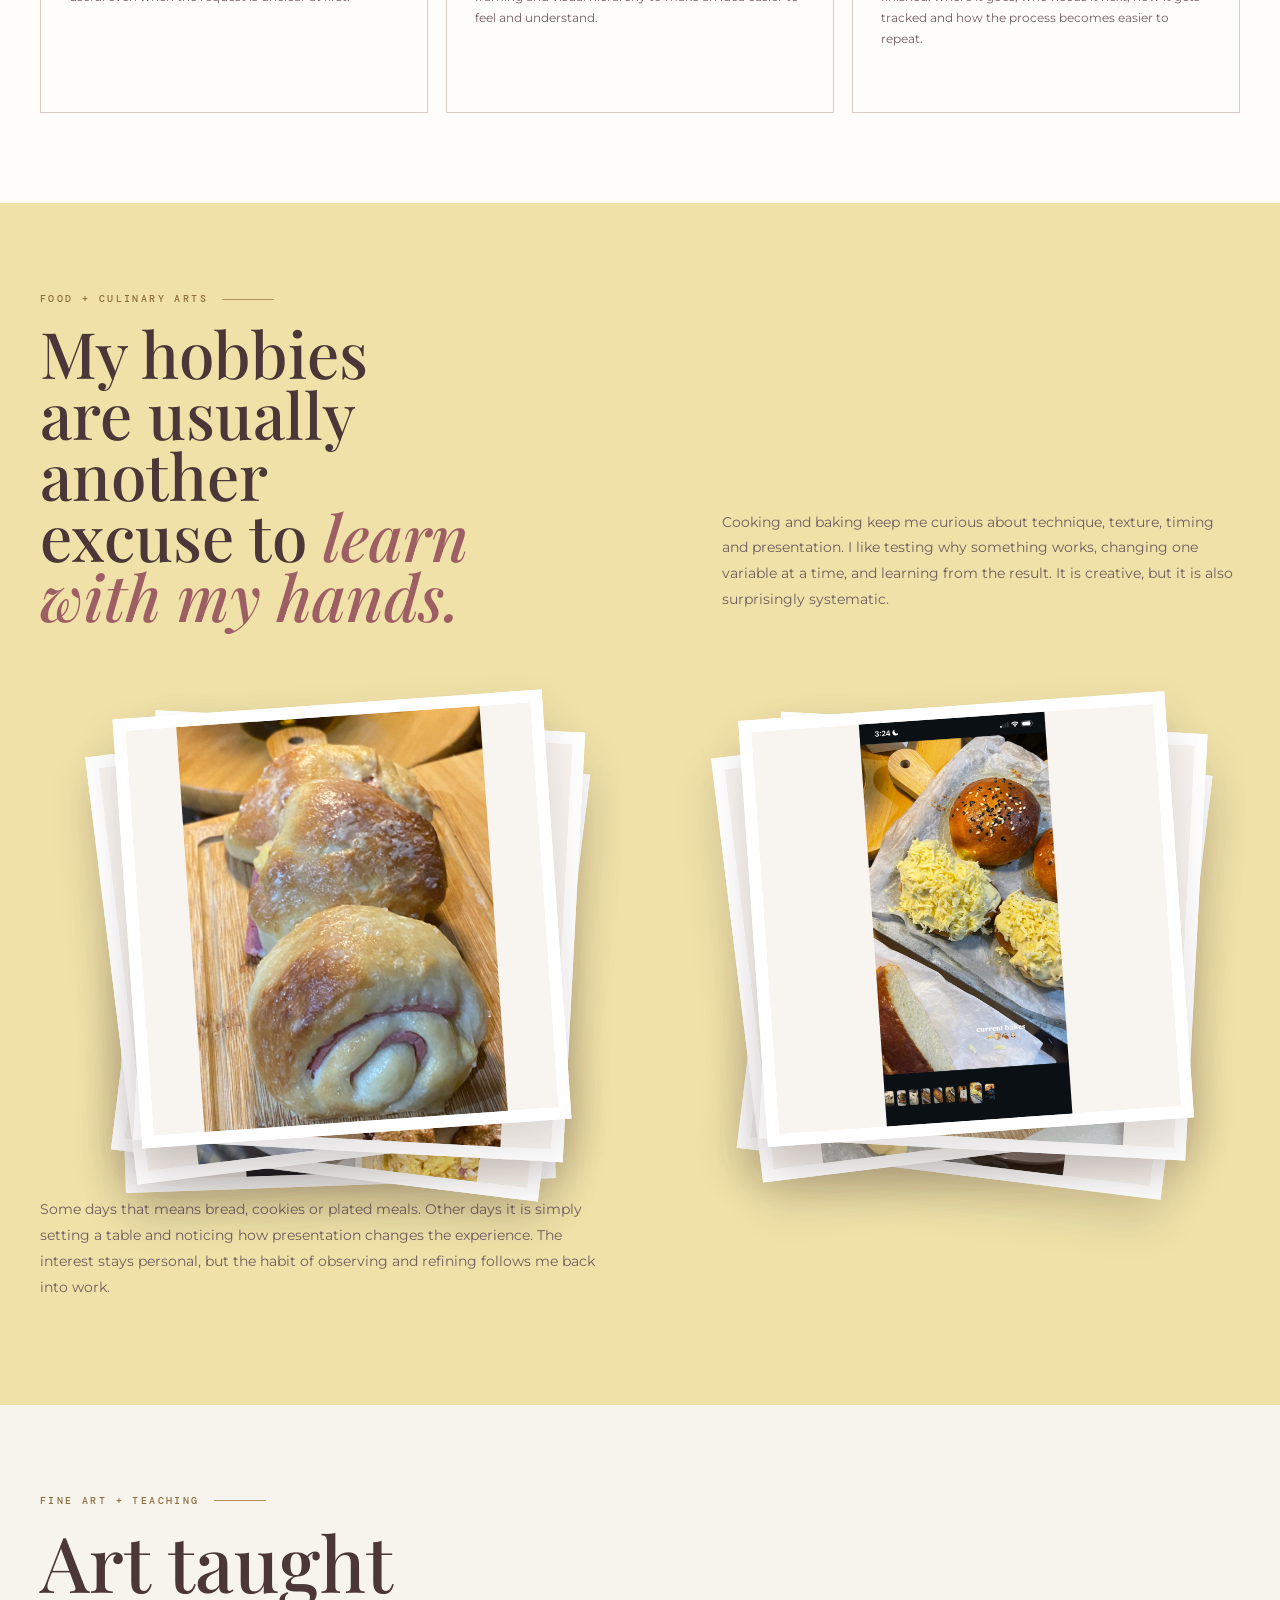
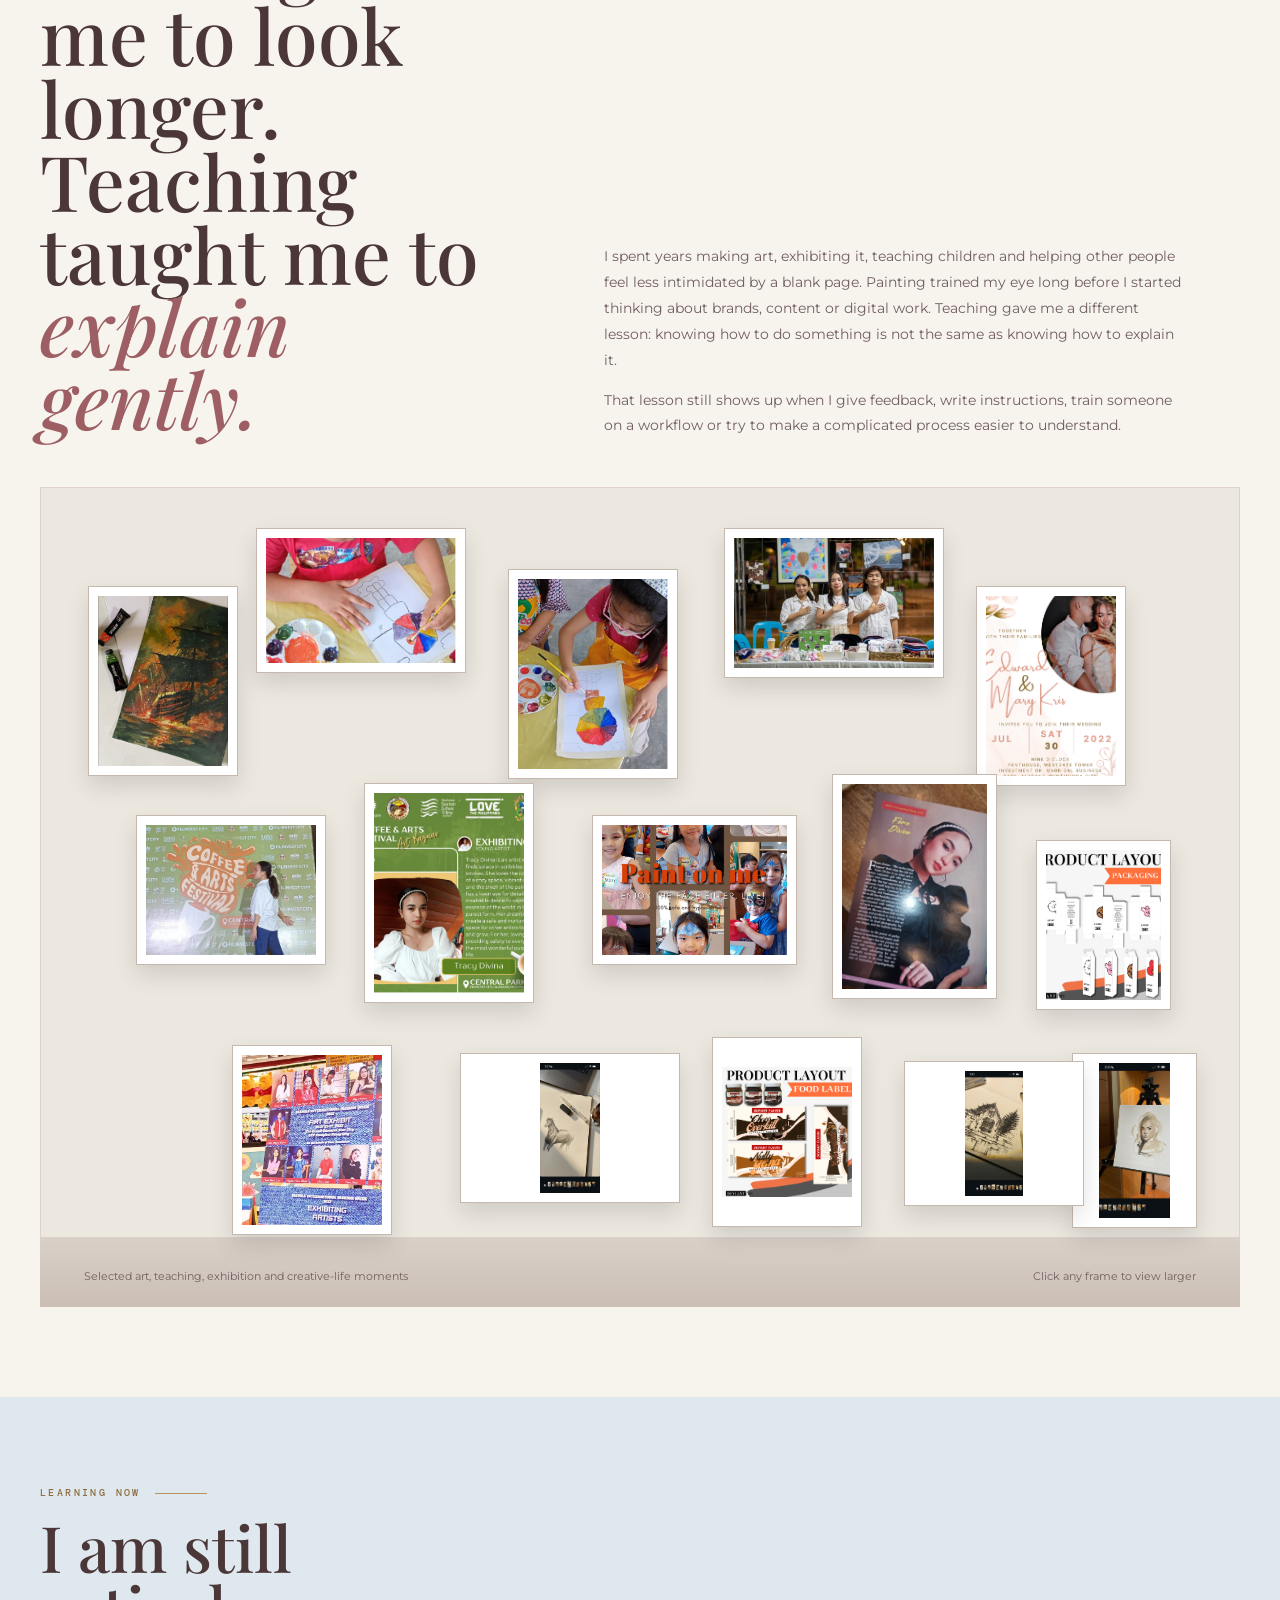
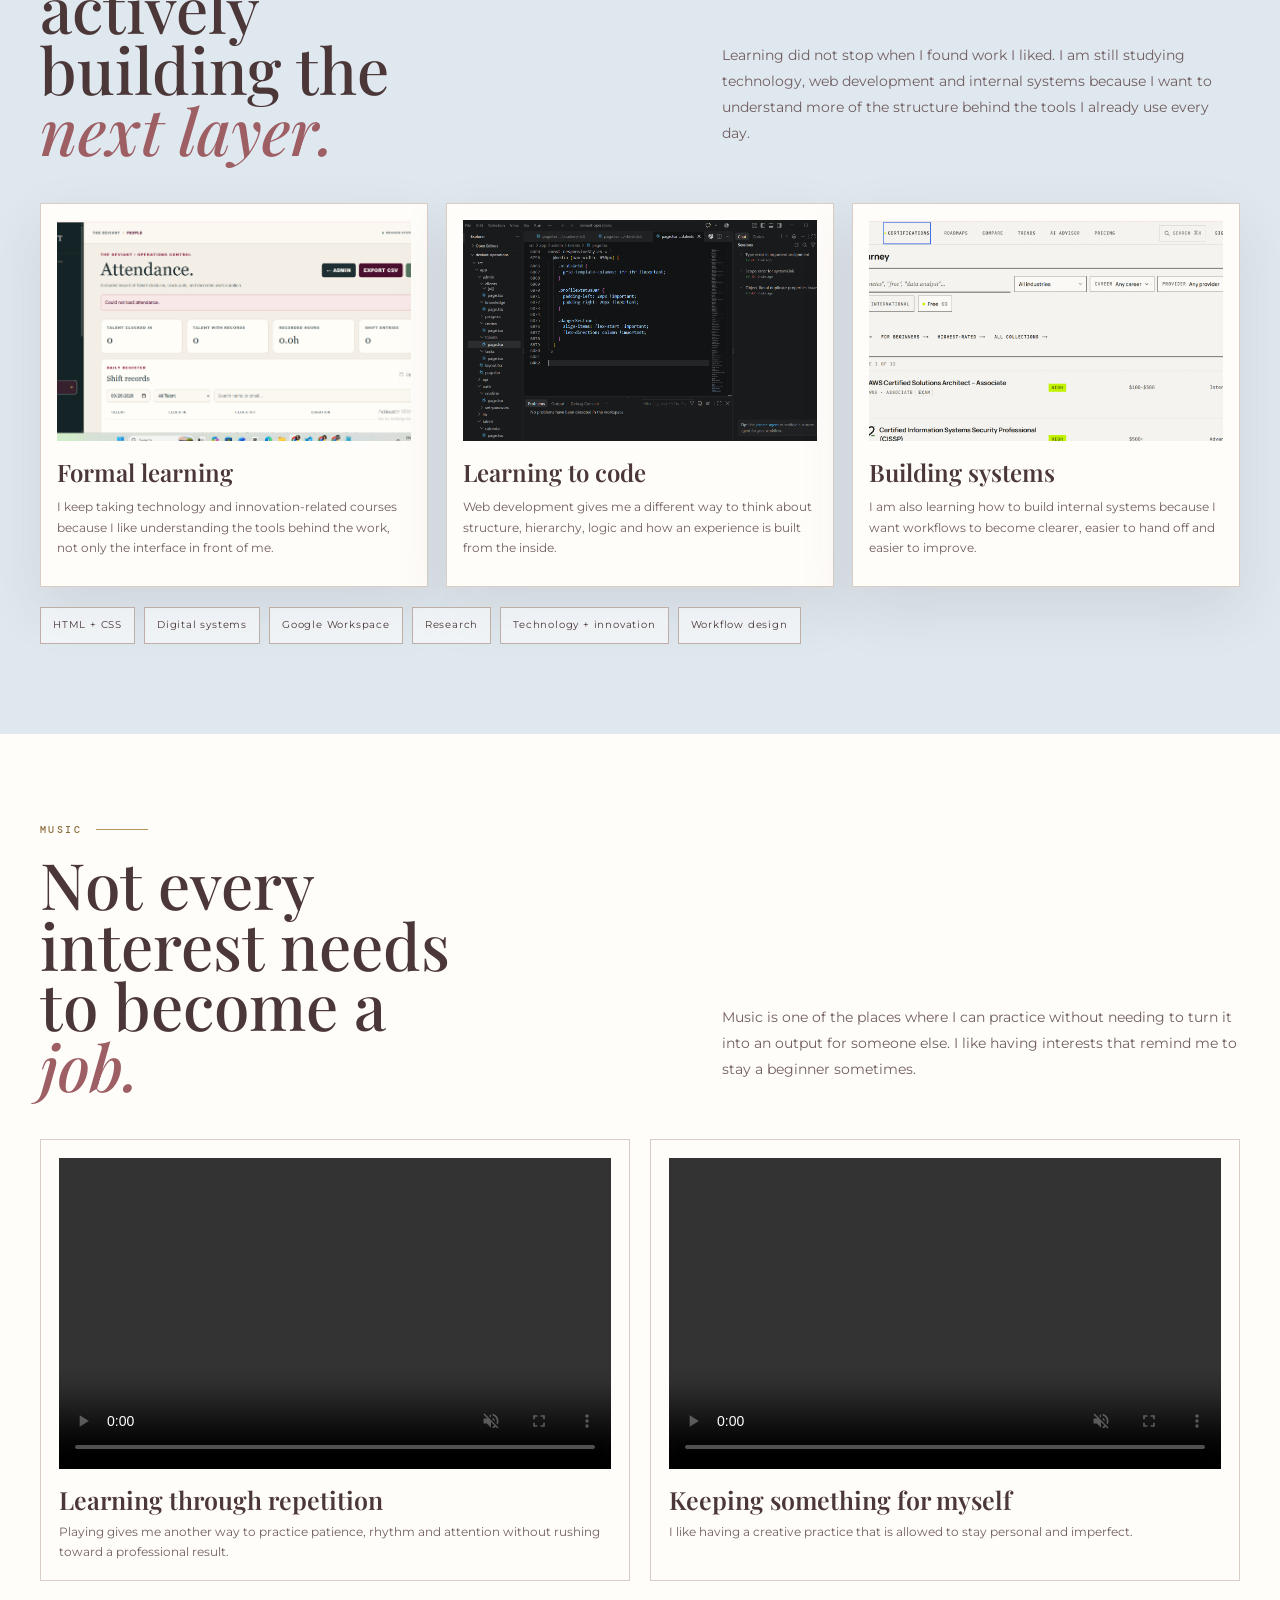
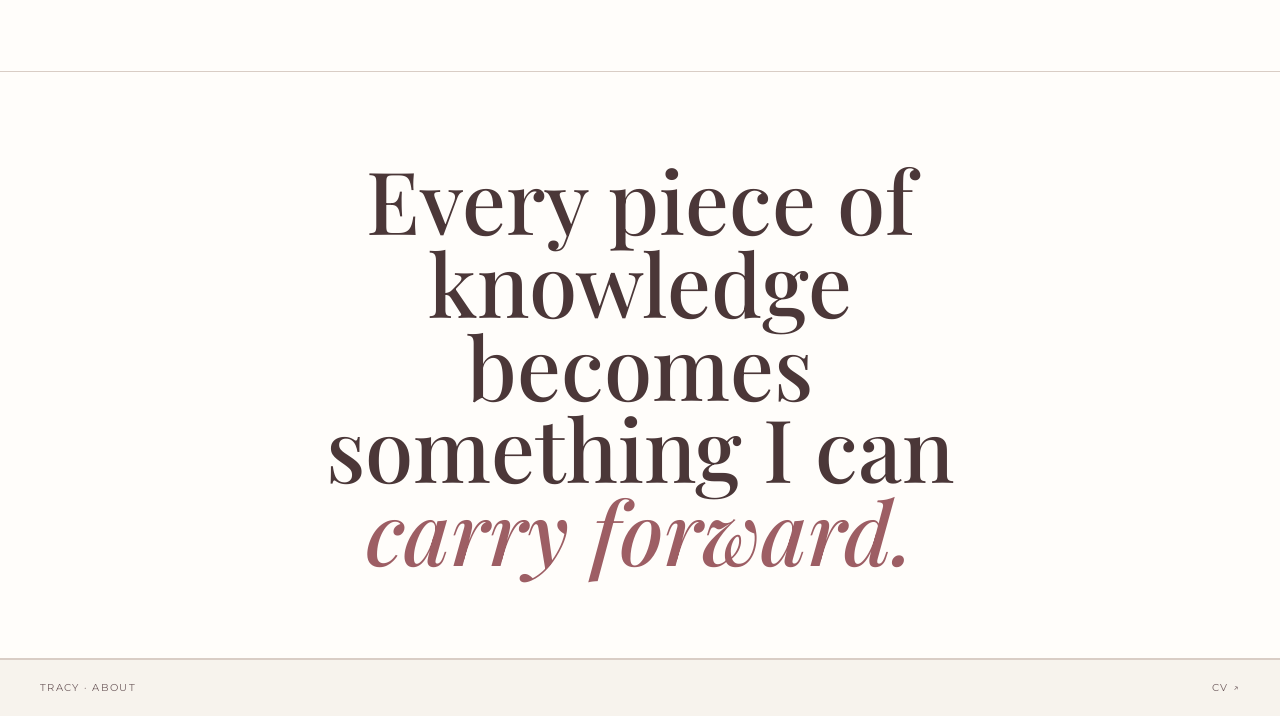
==== commit 23cbed9c: "Publish complete portfolio V6" ====
--- a/pages/about.html
+++ b/pages/about.html
@@ -1,5960 +1,33 @@
-<!DOCTYPE html>
-<html lang="en">
-<head>
-<meta charset="UTF-8">
-<meta name="viewport" content="width=device-width, initial-scale=1.0">
+<!doctype html><html lang="en"><head><meta charset="utf-8"><meta name="viewport" content="width=device-width,initial-scale=1"><meta name="description" content="About Tracy: creative operations professional, artist, teacher, baker, learner and systems thinker."><title>About | Tracy</title><link rel="stylesheet" href="../style.css"></head><body>
+<div class="archivebar"><span>TRACY / ABOUT</span><span>CURIOSITY · MAKING · LEARNING</span></div>
+<header class="site-head"><div class="wrap nav"><a class="brand" href="../index.html"><img src="../assets/images/primary-emblem.png" alt="Tracy emblem"><div><div class="brand-title">TRACY</div><div class="brand-sub">Creative Operations · Digital Systems</div></div></a><nav class="navlinks"><a href="../index.html">Home</a><a href="work.html">Work</a><a href="savage.html">Current Role</a><a class="active" href="about.html">About</a><a href="experience.html">Experience</a><a href="contact.html">Contact</a><a class="cv" href="https://canva.link/fame-tracy-divina-cv" target="_blank" rel="noreferrer">CV ↗</a></nav><button class="menu" data-menu>Menu</button></div></header><main>
+<section class="wrap hero compact"><div><div class="eyebrow">About me</div><h1 class="display">I keep finding new ways to <em>use what I learn.</em></h1><p class="lead">I never had one perfectly straight career path. I had a lot of curiosity, a habit of figuring things out, and a tendency to carry useful lessons from one chapter into the next.</p><p class="body">One job taught me how to talk to people. Another taught me how to troubleshoot. Art taught me composition. Teaching taught me patience. Software made me curious about how systems are built. Freelancing eventually put all of those pieces in the same room.</p></div><div class="portrait"><img src="../assets/images/tracy-portrait.jpg" alt="Portrait of Tracy"><div class="portrait-caption"><strong>Where it started</strong><p>I started by saying yes to things I wanted to understand.</p></div></div></section>
 
-<title>About | Tracy</title>
+<section class="section bg-paper2"><div class="wrap"><div class="section-head"><div><div class="eyebrow">The story behind the range</div><h2 class="title">I did not have to leave the old skills behind to learn how to use the <em>new ones.</em></h2></div><p class="body">The different chapters became useful together. Customer-facing work made me better at communication. Technical support made me more patient with problems. Art made me notice detail. Teaching made me think about how information lands. Digital work gave all of those habits somewhere new to go.</p></div><div class="contact-grid"><article class="contact-card"><h3>People</h3><p>I learned how to listen, explain, build rapport and stay useful even when the request is unclear at first.</p></article><article class="contact-card"><h3>Creative work</h3><p>I learned how to use composition, color, pacing, framing and visual hierarchy to make an idea easier to feel and understand.</p></article><article class="contact-card"><h3>Systems</h3><p>I learned to look at what happens after the asset is finished: where it goes, who needs it next, how it gets tracked and how the process becomes easier to repeat.</p></article></div></div></section>
 
-<meta
-    name="description"
-    content="About Tracy, a multidisciplinary professional working across creative direction, content, digital systems, operations, and digital support."
->
+<section class="section bg-yellow"><div class="wrap"><div class="section-head"><div><div class="eyebrow">Food + culinary arts</div><h2 class="title">My hobbies are usually another excuse to <em>learn with my hands.</em></h2></div><p class="body">Cooking and baking keep me curious about technique, texture, timing and presentation. I like testing why something works, changing one variable at a time, and learning from the result. It is creative, but it is also surprisingly systematic.</p></div><div class="stack-wrap"><div class="stack-stage" data-stack><div class="stack-card"><img class="zoom" src="../assets/food/food-01.jpg" alt="Cooking and baking"></div><div class="stack-card"><img class="zoom" src="../assets/food/food-02.jpg" alt="Cooking and baking"></div><div class="stack-card"><img class="zoom" src="../assets/food/food-03.jpg" alt="Cooking and baking"></div><div class="stack-card"><img class="zoom" src="../assets/food/food-04.jpg" alt="Cooking and baking"></div><div class="stack-card"><img class="zoom" src="../assets/food/food-05.png" alt="Cooking and baking"></div></div><div class="stack-stage" data-stack><div class="stack-card"><img class="zoom" src="../assets/food/food-06.png" alt="Cooking and baking"></div><div class="stack-card"><img class="zoom" src="../assets/food/food-07.jpg" alt="Cooking and baking"></div><div class="stack-card"><img class="zoom" src="../assets/food/food-08.jpg" alt="Cooking and baking"></div><div class="stack-card"><img class="zoom" src="../assets/food/food-09.jpg" alt="Cooking and baking"></div></div></div><p class="body" style="margin-top:28px">Some days that means bread, cookies or plated meals. Other days it is simply setting a table and noticing how presentation changes the experience. The interest stays personal, but the habit of observing and refining follows me back into work.</p></div></section>
 
-<link rel="preconnect" href="https://fonts.googleapis.com">
-<link rel="preconnect" href="https://fonts.gstatic.com" crossorigin>
+<section class="section"><div class="wrap"><div class="gallery-intro"><div><div class="eyebrow">Fine art + teaching</div><h2 class="gallery-title">Art taught me to look longer. Teaching taught me to <em>explain gently.</em></h2></div><div><p class="gallery-copy">I spent years making art, exhibiting it, teaching children and helping other people feel less intimidated by a blank page. Painting trained my eye long before I started thinking about brands, content or digital work. Teaching gave me a different lesson: knowing how to do something is not the same as knowing how to explain it.</p><p class="gallery-copy">That lesson still shows up when I give feedback, write instructions, train someone on a workflow or try to make a complicated process easier to understand.</p></div></div><div class="art-gallery"><div class="art-frame " style="left:4%;top:12%;width:150px;height:190px;z-index:10"><img class="zoom" src="../assets/art/art-01.png" alt="Art, teaching or creative practice"></div>
+<div class="art-frame " style="left:18%;top:5%;width:210px;height:145px;z-index:9"><img class="zoom" src="../assets/art/art-02.png" alt="Art, teaching or creative practice"></div>
+<div class="art-frame " style="left:39%;top:10%;width:170px;height:210px;z-index:8"><img class="zoom" src="../assets/art/art-03.png" alt="Art, teaching or creative practice"></div>
+<div class="art-frame " style="left:57%;top:5%;width:220px;height:150px;z-index:7"><img class="zoom" src="../assets/art/art-04.png" alt="Art, teaching or creative practice"></div>
+<div class="art-frame " style="left:78%;top:12%;width:150px;height:200px;z-index:10"><img class="zoom" src="../assets/art/art-05.png" alt="Art, teaching or creative practice"></div>
+<div class="art-frame " style="left:8%;top:40%;width:190px;height:150px;z-index:9"><img class="zoom" src="../assets/art/art-06.png" alt="Art, teaching or creative practice"></div>
+<div class="art-frame " style="left:27%;top:36%;width:170px;height:220px;z-index:8"><img class="zoom" src="../assets/art/art-07.png" alt="Art, teaching or creative practice"></div>
+<div class="art-frame " style="left:46%;top:40%;width:205px;height:150px;z-index:7"><img class="zoom" src="../assets/art/art-08.png" alt="Art, teaching or creative practice"></div>
+<div class="art-frame " style="left:66%;top:35%;width:165px;height:225px;z-index:10"><img class="zoom" src="../assets/art/art-09.png" alt="Art, teaching or creative practice"></div>
+<div class="art-frame " style="left:83%;top:43%;width:135px;height:170px;z-index:9"><img class="zoom" src="../assets/art/art-10.png" alt="Art, teaching or creative practice"></div>
+<div class="art-frame " style="left:16%;top:68%;width:160px;height:190px;z-index:8"><img class="zoom" src="../assets/art/art-11.png" alt="Art, teaching or creative practice"></div>
+<div class="art-frame contain" style="left:35%;top:69%;width:220px;height:150px;z-index:7"><img class="zoom" src="../assets/art/art-12.png" alt="Art, teaching or creative practice"></div>
+<div class="art-frame contain" style="left:56%;top:67%;width:150px;height:190px;z-index:10"><img class="zoom" src="../assets/art/art-13.png" alt="Art, teaching or creative practice"></div>
+<div class="art-frame contain" style="left:72%;top:70%;width:180px;height:145px;z-index:9"><img class="zoom" src="../assets/art/art-14.png" alt="Art, teaching or creative practice"></div>
+<div class="art-frame contain" style="left:86%;top:69%;width:125px;height:175px;z-index:8"><img class="zoom" src="../assets/art/art-15.png" alt="Art, teaching or creative practice"></div><div class="art-caption"><span>Selected art, teaching, exhibition and creative-life moments</span><span>Click any frame to view larger</span></div></div></div></section>
 
-<link
-    href="https://fonts.googleapis.com/css2?family=Montserrat:wght@300;400;500;600;700&family=Playfair+Display:ital,wght@0,400;0,500;0,600;0,700;1,400;1,500&display=swap"
-    rel="stylesheet"
->
+<section class="section bg-blue"><div class="wrap"><div class="section-head"><div><div class="eyebrow">Learning now</div><h2 class="title">I am still actively building the <em>next layer.</em></h2></div><p class="body">Learning did not stop when I found work I liked. I am still studying technology, web development and internal systems because I want to understand more of the structure behind the tools I already use every day.</p></div><div class="learning-cards"><article class="learning-card"><img class="zoom" src="../assets/learning/learning-01.png" alt="Technology course work"><h4>Formal learning</h4><p>I keep taking technology and innovation-related courses because I like understanding the tools behind the work, not only the interface in front of me.</p></article>
+<article class="learning-card"><img class="zoom" src="../assets/learning/learning-02.png" alt="Coding study"><h4>Learning to code</h4><p>Web development gives me a different way to think about structure, hierarchy, logic and how an experience is built from the inside.</p></article>
+<article class="learning-card"><img class="zoom" src="../assets/learning/learning-03.png" alt="Internal systems study"><h4>Building systems</h4><p>I am also learning how to build internal systems because I want workflows to become clearer, easier to hand off and easier to improve.</p></article></div><div class="pill-row"><span class="pill">HTML + CSS</span><span class="pill">Digital systems</span><span class="pill">Google Workspace</span><span class="pill">Research</span><span class="pill">Technology + innovation</span><span class="pill">Workflow design</span></div></div></section>
 
-<style>
+<section class="section bg-paper2"><div class="wrap"><div class="section-head"><div><div class="eyebrow">Music</div><h2 class="title">Not every interest needs to become a <em>job.</em></h2></div><p class="body">Music is one of the places where I can practice without needing to turn it into an output for someone else. I like having interests that remind me to stay a beginner sometimes.</p></div><div class="music-row"><article class="music-card"><video src="../assets/music/music-01.mp4" controls muted loop playsinline></video><h4>Learning through repetition</h4><p>Playing gives me another way to practice patience, rhythm and attention without rushing toward a professional result.</p></article><article class="music-card"><video src="../assets/music/music-02.mp4" controls muted loop playsinline></video><h4>Keeping something for myself</h4><p>I like having a creative practice that is allowed to stay personal and imperfect.</p></article></div></div></section>
 
-/* =========================================================
-   TRACY / ABOUT
-   Editorial personal archive
-   ========================================================= */
-
-:root {
-
-    --paper:
-        #f7f4ee;
-
-    --paper-light:
-        #fcfaf6;
-
-    --paper-warm:
-        #eee6dc;
-
-    --brown:
-        #493737;
-
-    --brown-soft:
-        #705d5a;
-
-    --brown-pale:
-        #8d7b77;
-
-    --blue:
-        #536b87;
-
-    --blue-deep:
-        #40576f;
-
-    --blue-light:
-        #e1e8ec;
-
-    --pink:
-        #a56f72;
-
-    --pink-deep:
-        #8d5d62;
-
-    --pink-light:
-        #eee0df;
-
-    --taupe:
-        #d7ccc2;
-
-    --taupe-light:
-        #e9e0d7;
-
-    --gold:
-        #b39158;
-
-    --gold-light:
-        #d8c095;
-
-    --cream:
-        #f4eee5;
-
-    --white:
-        #fffdfa;
-
-    --ink:
-        #302727;
-
-    --line:
-        rgba(73,55,55,0.16);
-
-    --line-light:
-        rgba(255,255,255,0.16);
-
-    --shadow:
-        rgba(73,55,55,0.11);
-
-    --serif:
-        "Playfair Display",
-        Georgia,
-        serif;
-
-    --sans:
-        "Montserrat",
-        Arial,
-        sans-serif;
-
-    --ease:
-        cubic-bezier(.22,.61,.36,1);
-}
-
-
-/* =========================================================
-   RESET
-   ========================================================= */
-
-* {
-
-    margin:
-        0;
-
-    padding:
-        0;
-
-    box-sizing:
-        border-box;
-
-}
-
-
-html {
-
-    scroll-behavior:
-        smooth;
-
-    overflow-x:
-        hidden;
-
-}
-
-
-body {
-
-    width:
-        100%;
-
-    min-height:
-        100vh;
-
-    overflow-x:
-        hidden;
-
-    background:
-        var(--paper);
-
-    color:
-        var(--brown);
-
-    font-family:
-        var(--sans);
-
-}
-
-
-body.is-locked {
-
-    overflow:
-        hidden;
-
-}
-
-
-img {
-
-    display:
-        block;
-
-    max-width:
-        100%;
-
-}
-
-
-a {
-
-    color:
-        inherit;
-
-    text-decoration:
-        none;
-
-}
-
-
-button {
-
-    font:
-        inherit;
-
-}
-
-
-::selection {
-
-    background:
-        var(--pink-light);
-
-    color:
-        var(--brown);
-
-}
-
-
-.page {
-
-    width:
-        100%;
-
-    overflow:
-        hidden;
-
-}
-
-
-.container {
-
-    width:
-        min(1320px, calc(100% - 100px));
-
-    margin:
-        0 auto;
-
-}
-
-
-.eyebrow {
-
-    display:
-        flex;
-
-    align-items:
-        center;
-
-    gap:
-        17px;
-
-    color:
-        var(--blue);
-
-    font-size:
-        8px;
-
-    font-weight:
-        700;
-
-    letter-spacing:
-        .30em;
-
-    line-height:
-        1.4;
-
-    text-transform:
-        uppercase;
-
-}
-
-
-.eyebrow::after {
-
-    content:
-        "";
-
-    width:
-        58px;
-
-    height:
-        1px;
-
-    flex:
-        0 0 auto;
-
-    background:
-        var(--gold);
-
-}
-
-
-.eyebrow-light {
-
-    color:
-        var(--gold-light);
-
-}
-
-
-.eyebrow-light::after {
-
-    background:
-        var(--gold-light);
-
-}
-
-
-.serif {
-
-    font-family:
-        var(--serif);
-
-}
-
-
-/* =========================================================
-   REVEAL
-   ========================================================= */
-
-.reveal {
-
-    opacity:
-        0;
-
-    transform:
-        translateY(26px);
-
-    transition:
-        opacity .8s var(--ease),
-        transform .8s var(--ease);
-
-}
-
-
-.reveal.is-visible {
-
-    opacity:
-        1;
-
-    transform:
-        translateY(0);
-
-}
-
-
-.reveal-delay-1 {
-
-    transition-delay:
-        .08s;
-
-}
-
-
-.reveal-delay-2 {
-
-    transition-delay:
-        .16s;
-
-}
-
-
-.reveal-delay-3 {
-
-    transition-delay:
-        .24s;
-
-}
-
-
-.reveal-delay-4 {
-
-    transition-delay:
-        .32s;
-
-}
-
-
-/* =========================================================
-   READING PROGRESS
-   ========================================================= */
-
-.progress {
-
-    position:
-        fixed;
-
-    top:
-        0;
-
-    left:
-        0;
-
-    z-index:
-        999;
-
-    width:
-        0;
-
-    height:
-        3px;
-
-    background:
-        var(--gold);
-
-}
-
-
-/* =========================================================
-   ARCHIVE BAR
-   ========================================================= */
-
-.archive-bar {
-
-    min-height:
-        29px;
-
-    padding:
-        7px 48px;
-
-    display:
-        flex;
-
-    align-items:
-        center;
-
-    justify-content:
-        space-between;
-
-    gap:
-        20px;
-
-    background:
-        var(--brown);
-
-    color:
-        var(--white);
-
-    font-size:
-        7px;
-
-    font-weight:
-        600;
-
-    letter-spacing:
-        .22em;
-
-    text-transform:
-        uppercase;
-
-}
-
-
-.archive-muted {
-
-    opacity:
-        .55;
-
-}
-
-
-/* =========================================================
-   HEADER
-   ========================================================= */
-
-header {
-
-    position:
-        relative;
-
-    z-index:
-        60;
-
-    background:
-        rgba(247,244,238,.97);
-
-    border-bottom:
-        1px solid var(--line);
-
-}
-
-
-.nav-wrap {
-
-    width:
-        min(1320px, calc(100% - 100px));
-
-    min-height:
-        92px;
-
-    margin:
-        0 auto;
-
-    display:
-        flex;
-
-    align-items:
-        center;
-
-    justify-content:
-        space-between;
-
-    gap:
-        40px;
-
-}
-
-
-.brand {
-
-    display:
-        flex;
-
-    align-items:
-        center;
-
-    gap:
-        14px;
-
-    flex-shrink:
-        0;
-
-}
-
-
-.brand img {
-
-    width:
-        45px;
-
-    height:
-        45px;
-
-    object-fit:
-        contain;
-
-}
-
-
-.brand-copy {
-
-    display:
-        flex;
-
-    flex-direction:
-        column;
-
-    gap:
-        3px;
-
-}
-
-
-.brand-name {
-
-    font-family:
-        var(--serif);
-
-    font-size:
-        20px;
-
-    font-weight:
-        500;
-
-    letter-spacing:
-        .15em;
-
-}
-
-
-.brand-description {
-
-    color:
-        var(--brown-soft);
-
-    font-size:
-        7px;
-
-    font-weight:
-        600;
-
-    letter-spacing:
-        .15em;
-
-    text-transform:
-        uppercase;
-
-}
-
-
-nav {
-
-    display:
-        flex;
-
-    align-items:
-        center;
-
-    gap:
-        24px;
-
-}
-
-
-nav a {
-
-    position:
-        relative;
-
-    color:
-        var(--brown-soft);
-
-    font-size:
-        8px;
-
-    font-weight:
-        600;
-
-    letter-spacing:
-        .12em;
-
-    text-transform:
-        uppercase;
-
-    transition:
-        color .25s ease;
-
-}
-
-
-nav a::after {
-
-    content:
-        "";
-
-    position:
-        absolute;
-
-    left:
-        0;
-
-    bottom:
-        -8px;
-
-    width:
-        0;
-
-    height:
-        1px;
-
-    background:
-        var(--gold);
-
-    transition:
-        width .25s ease;
-
-}
-
-
-nav a:hover,
-nav a.active {
-
-    color:
-        var(--brown);
-
-}
-
-
-nav a:hover::after,
-nav a.active::after {
-
-    width:
-        100%;
-
-}
-
-
-.nav-divider {
-
-    width:
-        1px;
-
-    height:
-        23px;
-
-    background:
-        var(--line);
-
-}
-
-
-.mobile-menu-button {
-
-    display:
-        none;
-
-    width:
-        42px;
-
-    height:
-        42px;
-
-    align-items:
-        center;
-
-    justify-content:
-        center;
-
-    border:
-        1px solid var(--line);
-
-    background:
-        transparent;
-
-    color:
-        var(--brown);
-
-    cursor:
-        pointer;
-
-}
-
-
-.mobile-menu-button span,
-.mobile-menu-button span::before,
-.mobile-menu-button span::after {
-
-    width:
-        17px;
-
-    height:
-        1px;
-
-    display:
-        block;
-
-    background:
-        currentColor;
-
-}
-
-
-.mobile-menu-button span {
-
-    position:
-        relative;
-
-}
-
-
-.mobile-menu-button span::before,
-.mobile-menu-button span::after {
-
-    content:
-        "";
-
-    position:
-        absolute;
-
-    left:
-        0;
-
-}
-
-
-.mobile-menu-button span::before {
-
-    top:
-        -6px;
-
-}
-
-
-.mobile-menu-button span::after {
-
-    top:
-        6px;
-
-}
-
-
-.mobile-nav {
-
-    display:
-        none;
-
-    border-top:
-        1px solid var(--line);
-
-    background:
-        var(--paper-light);
-
-}
-
-
-.mobile-nav.is-open {
-
-    display:
-        block;
-
-}
-
-
-.mobile-nav-inner {
-
-    width:
-        calc(100% - 40px);
-
-    margin:
-        0 auto;
-
-    padding:
-        18px 0 24px;
-
-    display:
-        grid;
-
-    gap:
-        4px;
-
-}
-
-
-.mobile-nav a {
-
-    padding:
-        13px 0;
-
-    border-bottom:
-        1px solid var(--line);
-
-    font-size:
-        9px;
-
-    font-weight:
-        600;
-
-    letter-spacing:
-        .14em;
-
-    text-transform:
-        uppercase;
-
-}
-
-
-/* =========================================================
-   HERO
-   ========================================================= */
-
-.hero {
-
-    position:
-        relative;
-
-    min-height:
-        700px;
-
-    display:
-        flex;
-
-    align-items:
-        center;
-
-    overflow:
-        hidden;
-
-    background:
-        radial-gradient(
-            circle at 79% 32%,
-            rgba(165,111,114,.12),
-            transparent 25%
-        ),
-        radial-gradient(
-            circle at 45% 100%,
-            rgba(83,107,135,.07),
-            transparent 28%
-        ),
-        var(--paper);
-
-}
-
-
-.hero::before {
-
-    content:
-        "";
-
-    position:
-        absolute;
-
-    inset:
-        0;
-
-    pointer-events:
-        none;
-
-    background:
-        linear-gradient(
-            135deg,
-            transparent 70%,
-            rgba(83,107,135,.07) 70%,
-            rgba(83,107,135,.07) 70.18%,
-            transparent 70.18%
-        ),
-        linear-gradient(
-            45deg,
-            transparent 83%,
-            rgba(179,145,88,.07) 83%,
-            rgba(179,145,88,.07) 83.15%,
-            transparent 83.15%
-        );
-
-}
-
-
-.hero::after {
-
-    content:
-        "";
-
-    position:
-        absolute;
-
-    left:
-        -160px;
-
-    bottom:
-        -220px;
-
-    width:
-        580px;
-
-    height:
-        580px;
-
-    border:
-        1px solid rgba(165,111,114,.10);
-
-    border-radius:
-        50%;
-
-}
-
-
-.hero-ghost {
-
-    position:
-        absolute;
-
-    right:
-        -35px;
-
-    bottom:
-        -70px;
-
-    color:
-        rgba(73,55,55,.035);
-
-    font-family:
-        var(--serif);
-
-    font-size:
-        clamp(190px, 27vw, 430px);
-
-    line-height:
-        .72;
-
-    user-select:
-        none;
-
-}
-
-
-.hero-inner {
-
-    position:
-        relative;
-
-    z-index:
-        5;
-
-    width:
-        min(1320px, calc(100% - 100px));
-
-    margin:
-        0 auto;
-
-    display:
-        grid;
-
-    grid-template-columns:
-        1.05fr .95fr;
-
-    align-items:
-        center;
-
-    gap:
-        80px;
-
-}
-
-
-.hero-copy {
-
-    padding:
-        95px 0 85px;
-
-}
-
-
-.hero-kicker {
-
-    margin-bottom:
-        30px;
-
-}
-
-
-.hero-title {
-
-    max-width:
-        760px;
-
-    font-family:
-        var(--serif);
-
-    font-size:
-        clamp(58px, 6.4vw, 94px);
-
-    font-weight:
-        400;
-
-    line-height:
-        .96;
-
-    letter-spacing:
-        -.04em;
-
-}
-
-
-.hero-title span {
-
-    display:
-        block;
-
-}
-
-
-.hero-title .blue {
-
-    color:
-        var(--blue);
-
-}
-
-
-.hero-title .pink {
-
-    color:
-        var(--pink);
-
-    font-style:
-        italic;
-
-}
-
-
-.hero-intro {
-
-    max-width:
-        650px;
-
-    margin-top:
-        37px;
-
-    color:
-        var(--brown-soft);
-
-    font-size:
-        14px;
-
-    line-height:
-        1.95;
-
-}
-
-
-.hero-intro strong {
-
-    color:
-        var(--brown);
-
-    font-weight:
-        600;
-
-}
-
-
-.hero-actions {
-
-    margin-top:
-        35px;
-
-    display:
-        flex;
-
-    flex-wrap:
-        wrap;
-
-    gap:
-        12px;
-
-}
-
-
-.btn {
-
-    min-height:
-        49px;
-
-    padding:
-        0 24px;
-
-    display:
-        inline-flex;
-
-    align-items:
-        center;
-
-    justify-content:
-        center;
-
-    gap:
-        14px;
-
-    border:
-        1px solid var(--brown);
-
-    font-size:
-        8px;
-
-    font-weight:
-        700;
-
-    letter-spacing:
-        .16em;
-
-    text-transform:
-        uppercase;
-
-    transition:
-        transform .25s ease,
-        background .25s ease,
-        color .25s ease,
-        border-color .25s ease;
-
-}
-
-
-.btn:hover {
-
-    transform:
-        translateY(-2px);
-
-}
-
-
-.btn-primary {
-
-    background:
-        var(--brown);
-
-    color:
-        var(--white);
-
-}
-
-
-.btn-primary:hover {
-
-    background:
-        var(--pink);
-
-    border-color:
-        var(--pink);
-
-}
-
-
-.btn-secondary {
-
-    background:
-        transparent;
-
-    color:
-        var(--brown);
-
-}
-
-
-.btn-secondary:hover {
-
-    background:
-        var(--white);
-
-}
-
-
-/* =========================================================
-   PORTRAIT
-   ========================================================= */
-
-.hero-portrait-wrap {
-
-    position:
-        relative;
-
-    min-height:
-        600px;
-
-    display:
-        flex;
-
-    align-items:
-        center;
-
-    justify-content:
-        center;
-
-}
-
-
-.portrait-frame {
-
-    position:
-        relative;
-
-    width:
-        min(435px, 88%);
-
-    aspect-ratio:
-        .79;
-
-    padding:
-        14px;
-
-    background:
-        var(--white);
-
-    border:
-        1px solid rgba(73,55,55,.19);
-
-    box-shadow:
-        0 28px 65px rgba(73,55,55,.12);
-
-    transform:
-        rotate(2deg);
-
-    transition:
-        transform .5s var(--ease),
-        box-shadow .5s var(--ease);
-
-}
-
-
-.portrait-frame:hover {
-
-    transform:
-        rotate(0deg)
-        translateY(-7px);
-
-    box-shadow:
-        18px 30px 70px rgba(73,55,55,.15);
-
-}
-
-
-.portrait-frame::before {
-
-    content:
-        "";
-
-    position:
-        absolute;
-
-    inset:
-        -13px;
-
-    border:
-        1px solid rgba(179,145,88,.5);
-
-    pointer-events:
-        none;
-
-}
-
-
-.portrait-frame::after {
-
-    content:
-        "";
-
-    position:
-        absolute;
-
-    left:
-        -40px;
-
-    bottom:
-        35px;
-
-    width:
-        92px;
-
-    height:
-        1px;
-
-    background:
-        var(--gold);
-
-}
-
-
-.portrait-frame img {
-
-    width:
-        100%;
-
-    height:
-        100%;
-
-    object-fit:
-        cover;
-
-    object-position:
-        center;
-
-}
-
-
-.portrait-label {
-
-    position:
-        absolute;
-
-    right:
-        -65px;
-
-    bottom:
-        54px;
-
-    width:
-        170px;
-
-    padding:
-        18px;
-
-    background:
-        var(--brown);
-
-    color:
-        var(--white);
-
-    transform:
-        rotate(-5deg);
-
-    box-shadow:
-        0 13px 28px rgba(73,55,55,.16);
-
-}
-
-
-.portrait-label span {
-
-    display:
-        block;
-
-    color:
-        var(--gold-light);
-
-    font-family:
-        var(--serif);
-
-    font-size:
-        17px;
-
-}
-
-
-.portrait-label strong {
-
-    display:
-        block;
-
-    margin-top:
-        7px;
-
-    font-size:
-        8px;
-
-    line-height:
-        1.55;
-
-    letter-spacing:
-        .14em;
-
-    text-transform:
-        uppercase;
-
-}
-
-
-/* =========================================================
-   SIDE-VIEW BUTTERFLY
-   Inspired by the index butterfly,
-   but drawn as a smaller editorial side profile.
-   ========================================================= */
-
-.side-butterfly {
-
-    position:
-        absolute;
-
-    z-index:
-        9;
-
-    top:
-        19%;
-
-    left:
-        49%;
-
-    width:
-        96px;
-
-    height:
-        72px;
-
-    pointer-events:
-        none;
-
-    animation:
-        butterflySideJourney
-        16s
-        ease-in-out
-        infinite;
-
-}
-
-
-.side-butterfly svg {
-
-    width:
-        96px;
-
-    height:
-        72px;
-
-    overflow:
-        visible;
-
-    filter:
-        drop-shadow(
-            0 7px 9px
-            rgba(73,55,55,.10)
-        );
-
-    animation:
-        butterflySideFloat
-        4.5s
-        ease-in-out
-        infinite;
-
-}
-
-
-.side-wing {
-
-    fill:
-        rgba(255,253,249,.62);
-
-    stroke:
-        rgba(177,145,88,.78);
-
-    stroke-width:
-        1.05;
-
-    stroke-linejoin:
-        round;
-
-}
-
-
-.side-wing-soft {
-
-    fill:
-        rgba(239,225,211,.27);
-
-    stroke:
-        rgba(165,111,114,.53);
-
-    stroke-width:
-        .8;
-
-}
-
-
-.side-wing-detail {
-
-    fill:
-        none;
-
-    stroke:
-        rgba(177,145,88,.38);
-
-    stroke-width:
-        .7;
-
-    stroke-linecap:
-        round;
-
-}
-
-
-.side-body {
-
-    fill:
-        var(--brown);
-
-}
-
-
-.side-antenna {
-
-    fill:
-        none;
-
-    stroke:
-        rgba(73,55,55,.66);
-
-    stroke-width:
-        .8;
-
-    stroke-linecap:
-        round;
-
-}
-
-
-.side-wing-back {
-
-    transform-origin:
-        58px 42px;
-
-    animation:
-        sideWingBack
-        3.8s
-        ease-in-out
-        infinite;
-
-}
-
-
-.side-wing-front {
-
-    transform-origin:
-        58px 42px;
-
-    animation:
-        sideWingFront
-        3.8s
-        ease-in-out
-        infinite;
-
-}
-
-
-@keyframes sideWingBack {
-
-    0%,
-    100% {
-
-        transform:
-            rotate(-3deg);
-
-    }
-
-    50% {
-
-        transform:
-            rotate(7deg);
-
-    }
-
-}
-
-
-@keyframes sideWingFront {
-
-    0%,
-    100% {
-
-        transform:
-            rotate(2deg);
-
-    }
-
-    50% {
-
-        transform:
-            rotate(-9deg);
-
-    }
-
-}
-
-
-@keyframes butterflySideFloat {
-
-    0%,
-    100% {
-
-        transform:
-            translateY(0)
-            rotate(-2deg);
-
-    }
-
-    50% {
-
-        transform:
-            translateY(-5px)
-            rotate(3deg);
-
-    }
-
-}
-
-
-@keyframes butterflySideJourney {
-
-    0% {
-
-        offset-distance:
-            0%;
-
-        transform:
-            rotate(-4deg);
-
-    }
-
-    22% {
-
-        offset-distance:
-            22%;
-
-        transform:
-            rotate(3deg);
-
-    }
-
-    48% {
-
-        offset-distance:
-            48%;
-
-        transform:
-            rotate(7deg);
-
-    }
-
-    72% {
-
-        offset-distance:
-            72%;
-
-        transform:
-            rotate(-2deg);
-
-    }
-
-    100% {
-
-        offset-distance:
-            100%;
-
-        transform:
-            rotate(-4deg);
-
-    }
-
-}
-
-
-/* =========================================================
-   INTRODUCTION
-   ========================================================= */
-
-.introduction {
-
-    padding:
-        125px 0;
-
-    background:
-        var(--white);
-
-}
-
-
-.intro-grid {
-
-    display:
-        grid;
-
-    grid-template-columns:
-        .75fr 1.25fr;
-
-    gap:
-        100px;
-
-}
-
-
-.section-title {
-
-    max-width:
-        580px;
-
-    margin-top:
-        25px;
-
-    font-family:
-        var(--serif);
-
-    font-size:
-        clamp(43px, 5vw, 69px);
-
-    font-weight:
-        400;
-
-    line-height:
-        1.02;
-
-}
-
-
-.section-title em {
-
-    color:
-        var(--pink);
-
-}
-
-
-.intro-copy {
-
-    max-width:
-        700px;
-
-}
-
-
-.intro-copy p {
-
-    margin-bottom:
-        23px;
-
-    color:
-        var(--brown-soft);
-
-    font-size:
-        14px;
-
-    line-height:
-        1.95;
-
-}
-
-
-.intro-copy p:last-child {
-
-    margin-bottom:
-        0;
-
-}
-
-
-.intro-copy strong {
-
-    color:
-        var(--brown);
-
-    font-weight:
-        600;
-
-}
-
-
-/* =========================================================
-   STORY
-   ========================================================= */
-
-.story {
-
-    padding:
-        125px 0;
-
-    background:
-        var(--paper);
-
-}
-
-
-.story-grid {
-
-    display:
-        grid;
-
-    grid-template-columns:
-        .82fr 1.18fr;
-
-    gap:
-        100px;
-
-}
-
-
-.story-title {
-
-    max-width:
-        620px;
-
-    margin-top:
-        25px;
-
-    font-family:
-        var(--serif);
-
-    font-size:
-        clamp(43px, 5vw, 70px);
-
-    font-weight:
-        400;
-
-    line-height:
-        1.02;
-
-}
-
-
-.story-title em {
-
-    color:
-        var(--blue);
-
-}
-
-
-.story-copy {
-
-    max-width:
-        720px;
-
-}
-
-
-.story-copy p {
-
-    margin-bottom:
-        22px;
-
-    color:
-        var(--brown-soft);
-
-    font-size:
-        14px;
-
-    line-height:
-        1.95;
-
-}
-
-
-.story-copy .lead {
-
-    color:
-        var(--brown);
-
-    font-family:
-        var(--serif);
-
-    font-size:
-        24px;
-
-    line-height:
-        1.55;
-
-}
-
-
-.story-copy strong {
-
-    color:
-        var(--brown);
-
-    font-weight:
-        600;
-
-}
-
-
-.story-callout {
-
-    margin-top:
-        35px;
-
-    padding:
-        28px 30px;
-
-    background:
-        var(--pink-light);
-
-    border-left:
-        3px solid var(--pink);
-
-}
-
-
-.story-callout p {
-
-    margin:
-        0;
-
-    color:
-        var(--brown);
-
-    font-family:
-        var(--serif);
-
-    font-size:
-        21px;
-
-    line-height:
-        1.55;
-
-}
-
-
-/* =========================================================
-   PRINCIPLES
-   ========================================================= */
-
-.principles-section {
-
-    padding:
-        125px 0;
-
-    background:
-        var(--blue-light);
-
-}
-
-
-.principles-head {
-
-    display:
-        grid;
-
-    grid-template-columns:
-        .8fr 1.2fr;
-
-    gap:
-        100px;
-
-    margin-bottom:
-        60px;
-
-}
-
-
-.principles-title {
-
-    max-width:
-        620px;
-
-    margin-top:
-        25px;
-
-    font-family:
-        var(--serif);
-
-    font-size:
-        clamp(43px, 5vw, 70px);
-
-    line-height:
-        1.02;
-
-    font-weight:
-        400;
-
-}
-
-
-.principles-title em {
-
-    color:
-        var(--pink);
-
-}
-
-
-.principles-intro {
-
-    max-width:
-        670px;
-
-    color:
-        var(--brown-soft);
-
-    font-size:
-        13px;
-
-    line-height:
-        1.9;
-
-}
-
-
-.principles-grid {
-
-    display:
-        grid;
-
-    grid-template-columns:
-        repeat(3, 1fr);
-
-    border-top:
-        1px solid var(--line);
-
-    border-left:
-        1px solid var(--line);
-
-}
-
-
-.principle-card {
-
-    min-height:
-        245px;
-
-    padding:
-        30px;
-
-    border-right:
-        1px solid var(--line);
-
-    border-bottom:
-        1px solid var(--line);
-
-    background:
-        rgba(255,255,255,.26);
-
-    transition:
-        transform .35s var(--ease),
-        background .35s ease;
-
-}
-
-
-.principle-card:hover {
-
-    transform:
-        translateY(-5px);
-
-    background:
-        var(--white);
-
-}
-
-
-.principle-number {
-
-    color:
-        var(--gold);
-
-    font-size:
-        8px;
-
-    font-weight:
-        700;
-
-    letter-spacing:
-        .22em;
-
-}
-
-
-.principle-card:nth-child(2) .principle-number,
-.principle-card:nth-child(5) .principle-number {
-
-    color:
-        var(--pink);
-
-}
-
-
-.principle-card:nth-child(3) .principle-number,
-.principle-card:nth-child(6) .principle-number {
-
-    color:
-        var(--blue);
-
-}
-
-
-.principle-card h3 {
-
-    margin-top:
-        43px;
-
-    font-family:
-        var(--serif);
-
-    font-size:
-        27px;
-
-    font-weight:
-        400;
-
-}
-
-
-.principle-card p {
-
-    max-width:
-        280px;
-
-    margin-top:
-        13px;
-
-    color:
-        var(--brown-soft);
-
-    font-size:
-        11px;
-
-    line-height:
-        1.8;
-
-}
-
-
-/* =========================================================
-   BRAND BELIEFS
-   ========================================================= */
-
-.brand-beliefs {
-
-    padding:
-        125px 0;
-
-    background:
-        var(--paper-light);
-
-}
-
-
-.brand-beliefs-grid {
-
-    display:
-        grid;
-
-    grid-template-columns:
-        1fr 1fr;
-
-    gap:
-        90px;
-
-    align-items:
-        start;
-
-}
-
-
-.brand-beliefs-title {
-
-    max-width:
-        600px;
-
-    font-family:
-        var(--serif);
-
-    font-size:
-        clamp(42px, 5vw, 67px);
-
-    font-weight:
-        400;
-
-    line-height:
-        1.03;
-
-}
-
-
-.brand-beliefs-title em {
-
-    color:
-        var(--blue);
-
-}
-
-
-.brand-beliefs-copy {
-
-    max-width:
-        660px;
-
-}
-
-
-.brand-beliefs-copy p {
-
-    margin-bottom:
-        22px;
-
-    color:
-        var(--brown-soft);
-
-    font-size:
-        13px;
-
-    line-height:
-        1.9;
-
-}
-
-
-.brand-beliefs-copy .lead {
-
-    color:
-        var(--brown);
-
-    font-family:
-        var(--serif);
-
-    font-size:
-        23px;
-
-    line-height:
-        1.55;
-
-}
-
-
-.belief-list {
-
-    margin-top:
-        35px;
-
-    border-top:
-        1px solid var(--line);
-
-}
-
-
-.belief {
-
-    padding:
-        23px 0;
-
-    border-bottom:
-        1px solid var(--line);
-
-    display:
-        grid;
-
-    grid-template-columns:
-        45px 1fr;
-
-    gap:
-        18px;
-
-}
-
-
-.belief-number {
-
-    color:
-        var(--gold);
-
-    font-size:
-        8px;
-
-    font-weight:
-        700;
-
-    letter-spacing:
-        .18em;
-
-}
-
-
-.belief h3 {
-
-    font-family:
-        var(--serif);
-
-    font-size:
-        21px;
-
-    font-weight:
-        400;
-
-}
-
-
-.belief p {
-
-    margin-top:
-        7px;
-
-    color:
-        var(--brown-soft);
-
-    font-size:
-        11px;
-
-    line-height:
-        1.75;
-
-}
-
-
-/* =========================================================
-   LEADERSHIP
-   ========================================================= */
-
-.leadership {
-
-    padding:
-        130px 0;
-
-    background:
-        var(--brown);
-
-    color:
-        var(--white);
-
-}
-
-
-.leadership-grid {
-
-    display:
-        grid;
-
-    grid-template-columns:
-        .8fr 1.2fr;
-
-    gap:
-        100px;
-
-}
-
-
-.leadership-title {
-
-    max-width:
-        600px;
-
-    margin-top:
-        25px;
-
-    font-family:
-        var(--serif);
-
-    font-size:
-        clamp(43px, 5vw, 70px);
-
-    line-height:
-        1.02;
-
-    font-weight:
-        400;
-
-}
-
-
-.leadership-title em {
-
-    color:
-        var(--gold-light);
-
-}
-
-
-.leadership-copy {
-
-    max-width:
-        700px;
-
-}
-
-
-.leadership-copy p {
-
-    margin-bottom:
-        23px;
-
-    color:
-        rgba(255,255,255,.73);
-
-    font-size:
-        14px;
-
-    line-height:
-        1.95;
-
-}
-
-
-.leadership-card {
-
-    margin-top:
-        35px;
-
-    padding:
-        32px;
-
-    background:
-        rgba(255,255,255,.06);
-
-    border:
-        1px solid rgba(255,255,255,.14);
-
-    box-shadow:
-        12px 12px 0 rgba(179,145,88,.10);
-
-}
-
-
-.leadership-card h3 {
-
-    font-family:
-        var(--serif);
-
-    font-size:
-        27px;
-
-    font-weight:
-        400;
-
-}
-
-
-.leadership-card p {
-
-    margin-top:
-        10px;
-
-    margin-bottom:
-        0;
-
-    color:
-        rgba(255,255,255,.65);
-
-}
-
-
-/* =========================================================
-   MINDSET
-   ========================================================= */
-
-.mindset {
-
-    padding:
-        125px 0;
-
-    background:
-        var(--white);
-
-}
-
-
-.mindset-head {
-
-    max-width:
-        920px;
-
-    margin:
-        0 auto 60px;
-
-    text-align:
-        center;
-
-}
-
-
-.mindset-head .eyebrow {
-
-    justify-content:
-        center;
-
-}
-
-
-.mindset-title {
-
-    margin-top:
-        25px;
-
-    font-family:
-        var(--serif);
-
-    font-size:
-        clamp(43px, 5vw, 70px);
-
-    line-height:
-        1.02;
-
-    font-weight:
-        400;
-
-}
-
-
-.mindset-title em {
-
-    color:
-        var(--pink);
-
-}
-
-
-.mindset-copy {
-
-    max-width:
-        700px;
-
-    margin:
-        25px auto 0;
-
-    color:
-        var(--brown-soft);
-
-    font-size:
-        13px;
-
-    line-height:
-        1.9;
-
-}
-
-
-.mindset-grid {
-
-    display:
-        grid;
-
-    grid-template-columns:
-        repeat(4, 1fr);
-
-    border-top:
-        1px solid var(--line);
-
-    border-left:
-        1px solid var(--line);
-
-}
-
-
-.mindset-card {
-
-    min-height:
-        210px;
-
-    padding:
-        28px;
-
-    border-right:
-        1px solid var(--line);
-
-    border-bottom:
-        1px solid var(--line);
-
-    transition:
-        background .3s ease,
-        transform .3s var(--ease);
-
-}
-
-
-.mindset-card:hover {
-
-    background:
-        var(--paper-light);
-
-    transform:
-        translateY(-4px);
-
-}
-
-
-.mindset-card:nth-child(1) {
-
-    background:
-        var(--pink-light);
-
-}
-
-
-.mindset-card:nth-child(2) {
-
-    background:
-        var(--blue-light);
-
-}
-
-
-.mindset-card:nth-child(3) {
-
-    background:
-        var(--cream);
-
-}
-
-
-.mindset-card:nth-child(4) {
-
-    background:
-        var(--taupe-light);
-
-}
-
-
-.mindset-card span {
-
-    color:
-        var(--gold);
-
-    font-size:
-        8px;
-
-    font-weight:
-        700;
-
-    letter-spacing:
-        .2em;
-
-}
-
-
-.mindset-card h3 {
-
-    margin-top:
-        45px;
-
-    font-family:
-        var(--serif);
-
-    font-size:
-        26px;
-
-    font-weight:
-        400;
-
-}
-
-
-.mindset-card p {
-
-    margin-top:
-        11px;
-
-    color:
-        var(--brown-soft);
-
-    font-size:
-        10px;
-
-    line-height:
-        1.75;
-
-}
-
-
-/* =========================================================
-   QUOTE
-   ========================================================= */
-
-.statement {
-
-    padding:
-        120px 0;
-
-    background:
-        var(--pink-light);
-
-}
-
-
-.statement-inner {
-
-    max-width:
-        1100px;
-
-    margin:
-        0 auto;
-
-    text-align:
-        center;
-
-}
-
-
-.quote-mark {
-
-    color:
-        var(--gold);
-
-    font-family:
-        var(--serif);
-
-    font-size:
-        85px;
-
-    line-height:
-        .55;
-
-}
-
-
-.statement-text {
-
-    margin-top:
-        35px;
-
-    font-family:
-        var(--serif);
-
-    font-size:
-        clamp(35px, 5vw, 60px);
-
-    line-height:
-        1.13;
-
-    font-weight:
-        400;
-
-}
-
-
-.statement-text em {
-
-    color:
-        var(--blue);
-
-}
-
-
-.statement-note {
-
-    max-width:
-        620px;
-
-    margin:
-        28px auto 0;
-
-    color:
-        var(--brown-soft);
-
-    font-size:
-        8px;
-
-    font-weight:
-        700;
-
-    letter-spacing:
-        .20em;
-
-    line-height:
-        1.6;
-
-    text-transform:
-        uppercase;
-
-}
-
-
-/* =========================================================
-   LEGACY
-   ========================================================= */
-
-.legacy {
-
-    position:
-        relative;
-
-    padding:
-        130px 0;
-
-    overflow:
-        hidden;
-
-    background:
-        var(--blue);
-
-    color:
-        var(--white);
-
-}
-
-
-.legacy::before {
-
-    content:
-        "";
-
-    position:
-        absolute;
-
-    right:
-        -160px;
-
-    top:
-        -190px;
-
-    width:
-        520px;
-
-    height:
-        520px;
-
-    border:
-        1px solid rgba(216,192,149,.22);
-
-    border-radius:
-        50%;
-
-}
-
-
-.legacy::after {
-
-    content:
-        "";
-
-    position:
-        absolute;
-
-    right:
-        -230px;
-
-    top:
-        -260px;
-
-    width:
-        650px;
-
-    height:
-        650px;
-
-    border:
-        1px solid rgba(216,192,149,.10);
-
-    border-radius:
-        50%;
-
-}
-
-
-.legacy-grid {
-
-    position:
-        relative;
-
-    z-index:
-        2;
-
-    display:
-        grid;
-
-    grid-template-columns:
-        .82fr 1.18fr;
-
-    gap:
-        100px;
-
-}
-
-
-.legacy-title {
-
-    max-width:
-        570px;
-
-    margin-top:
-        25px;
-
-    font-family:
-        var(--serif);
-
-    font-size:
-        clamp(45px, 5vw, 74px);
-
-    font-weight:
-        400;
-
-    line-height:
-        .99;
-
-}
-
-
-.legacy-title em {
-
-    color:
-        var(--gold-light);
-
-}
-
-
-.legacy-copy {
-
-    max-width:
-        700px;
-
-    margin-bottom:
-        21px;
-
-    color:
-        rgba(255,255,255,.76);
-
-    font-size:
-        14px;
-
-    line-height:
-        1.95;
-
-}
-
-
-.legacy-steps {
-
-    display:
-        grid;
-
-    grid-template-columns:
-        repeat(4, 1fr);
-
-    margin-top:
-        40px;
-
-    border-top:
-        1px solid rgba(255,255,255,.17);
-
-    border-bottom:
-        1px solid rgba(255,255,255,.17);
-
-}
-
-
-.legacy-step {
-
-    min-height:
-        120px;
-
-    padding:
-        22px 16px;
-
-    border-right:
-        1px solid rgba(255,255,255,.15);
-
-}
-
-
-.legacy-step:last-child {
-
-    border-right:
-        0;
-
-}
-
-
-.legacy-step span {
-
-    display:
-        block;
-
-    color:
-        var(--gold-light);
-
-    font-family:
-        var(--serif);
-
-    font-size:
-        19px;
-
-}
-
-
-.legacy-step strong {
-
-    display:
-        block;
-
-    margin-top:
-        8px;
-
-    font-size:
-        8px;
-
-    font-weight:
-        600;
-
-    letter-spacing:
-        .17em;
-
-    text-transform:
-        uppercase;
-
-}
-
-
-/* =========================================================
-   PERSONAL NOTE
-   ========================================================= */
-
-.personal-note {
-
-    padding:
-        125px 0;
-
-    background:
-        var(--paper-light);
-
-}
-
-
-.personal-note-inner {
-
-    max-width:
-        1050px;
-
-    margin:
-        0 auto;
-
-    text-align:
-        center;
-
-}
-
-
-.personal-note-inner .eyebrow {
-
-    justify-content:
-        center;
-
-}
-
-
-.personal-note-title {
-
-    max-width:
-        900px;
-
-    margin:
-        25px auto 0;
-
-    font-family:
-        var(--serif);
-
-    font-size:
-        clamp(44px, 5vw, 70px);
-
-    line-height:
-        1.02;
-
-    font-weight:
-        400;
-
-}
-
-
-.personal-note-title em {
-
-    color:
-        var(--pink);
-
-}
-
-
-.personal-note-copy {
-
-    max-width:
-        690px;
-
-    margin:
-        30px auto 0;
-
-    color:
-        var(--brown-soft);
-
-    font-size:
-        13px;
-
-    line-height:
-        1.95;
-
-}
-
-
-.personal-note-signature {
-
-    margin-top:
-        32px;
-
-    color:
-        var(--blue);
-
-    font-family:
-        var(--serif);
-
-    font-size:
-        30px;
-
-    font-style:
-        italic;
-
-}
-
-
-/* =========================================================
-   CTA
-   ========================================================= */
-
-.cta {
-
-    position:
-        relative;
-
-    padding:
-        115px 0;
-
-    overflow:
-        hidden;
-
-    text-align:
-        center;
-
-    background:
-        radial-gradient(
-            ellipse at center bottom,
-            rgba(196,208,217,.72),
-            transparent 67%
-        ),
-        var(--paper);
-
-}
-
-
-.cta::before {
-
-    content:
-        "";
-
-    position:
-        absolute;
-
-    left:
-        -8%;
-
-    right:
-        -8%;
-
-    bottom:
-        -105px;
-
-    height:
-        190px;
-
-    border-radius:
-        50%;
-
-    border-top:
-        1px solid rgba(179,145,88,.15);
-
-}
-
-
-.cta-title {
-
-    max-width:
-        920px;
-
-    margin:
-        25px auto 0;
-
-    font-family:
-        var(--serif);
-
-    font-size:
-        clamp(45px, 5.8vw, 78px);
-
-    line-height:
-        1.01;
-
-    font-weight:
-        400;
-
-}
-
-
-.cta-title em {
-
-    color:
-        var(--blue);
-
-}
-
-
-.cta-copy {
-
-    max-width:
-        660px;
-
-    margin:
-        27px auto 0;
-
-    color:
-        var(--brown-soft);
-
-    font-size:
-        13px;
-
-    line-height:
-        1.9;
-
-}
-
-
-.cta-buttons {
-
-    margin-top:
-        34px;
-
-    display:
-        flex;
-
-    justify-content:
-        center;
-
-    align-items:
-        center;
-
-    flex-wrap:
-        wrap;
-
-    gap:
-        12px;
-
-}
-
-
-/* =========================================================
-   FOOTER
-   ========================================================= */
-
-footer {
-
-    background:
-        var(--brown);
-
-    color:
-        var(--white);
-
-}
-
-
-.footer-main {
-
-    min-height:
-        115px;
-
-    display:
-        flex;
-
-    align-items:
-        center;
-
-    justify-content:
-        space-between;
-
-    gap:
-        35px;
-
-}
-
-
-.footer-brand {
-
-    display:
-        flex;
-
-    align-items:
-        center;
-
-    gap:
-        13px;
-
-}
-
-
-.footer-brand img {
-
-    width:
-        38px;
-
-    height:
-        38px;
-
-    object-fit:
-        contain;
-
-}
-
-
-.footer-name {
-
-    font-family:
-        var(--serif);
-
-    font-size:
-        17px;
-
-    letter-spacing:
-        .15em;
-
-}
-
-
-.footer-tagline {
-
-    margin-top:
-        4px;
-
-    color:
-        rgba(255,255,255,.52);
-
-    font-size:
-        7px;
-
-    letter-spacing:
-        .12em;
-
-    text-transform:
-        uppercase;
-
-}
-
-
-.footer-links {
-
-    display:
-        flex;
-
-    align-items:
-        center;
-
-    justify-content:
-        flex-end;
-
-    flex-wrap:
-        wrap;
-
-    gap:
-        20px;
-
-}
-
-
-.footer-links a {
-
-    color:
-        rgba(255,255,255,.68);
-
-    font-size:
-        7px;
-
-    font-weight:
-        600;
-
-    letter-spacing:
-        .12em;
-
-    text-transform:
-        uppercase;
-
-    transition:
-        color .2s ease;
-
-}
-
-
-.footer-links a:hover {
-
-    color:
-        var(--gold-light);
-
-}
-
-
-.footer-bottom {
-
-    min-height:
-        58px;
-
-    display:
-        flex;
-
-    align-items:
-        center;
-
-    justify-content:
-        space-between;
-
-    gap:
-        20px;
-
-    border-top:
-        1px solid rgba(255,255,255,.12);
-
-    color:
-        rgba(255,255,255,.42);
-
-    font-size:
-        7px;
-
-    letter-spacing:
-        .10em;
-
-    text-transform:
-        uppercase;
-
-}
-
-
-/* =========================================================
-   BACK TO TOP
-   ========================================================= */
-
-.back-top {
-
-    position:
-        fixed;
-
-    right:
-        24px;
-
-    bottom:
-        24px;
-
-    z-index:
-        80;
-
-    width:
-        44px;
-
-    height:
-        44px;
-
-    display:
-        flex;
-
-    align-items:
-        center;
-
-    justify-content:
-        center;
-
-    border:
-        1px solid var(--line);
-
-    background:
-        rgba(252,250,246,.94);
-
-    color:
-        var(--brown);
-
-    font-family:
-        var(--serif);
-
-    font-size:
-        18px;
-
-    cursor:
-        pointer;
-
-    opacity:
-        0;
-
-    pointer-events:
-        none;
-
-    transform:
-        translateY(10px);
-
-    transition:
-        opacity .3s ease,
-        transform .3s ease,
-        background .3s ease;
-
-}
-
-
-.back-top.is-visible {
-
-    opacity:
-        1;
-
-    pointer-events:
-        auto;
-
-    transform:
-        translateY(0);
-
-}
-
-
-.back-top:hover {
-
-    background:
-        var(--pink-light);
-
-}
-
-
-/* =========================================================
-   TABLET
-   ========================================================= */
-
-@media (max-width: 1120px) {
-
-    .container,
-    .nav-wrap,
-    .hero-inner {
-
-        width:
-            calc(100% - 60px);
-
-    }
-
-
-    nav {
-
-        gap:
-            16px;
-
-    }
-
-
-    .intro-grid,
-    .story-grid,
-    .principles-head,
-    .brand-beliefs-grid,
-    .leadership-grid,
-    .legacy-grid {
-
-        gap:
-            60px;
-
-    }
-
-
-    .mindset-grid {
-
-        grid-template-columns:
-            repeat(2, 1fr);
-
-    }
-
-}
-
-
-/* =========================================================
-   MOBILE NAV / TABLET
-   ========================================================= */
-
-@media (max-width: 900px) {
-
-    .archive-bar {
-
-        padding:
-            7px 25px;
-
-    }
-
-
-    .nav-wrap {
-
-        min-height:
-            80px;
-
-    }
-
-
-    nav {
-
-        display:
-            none;
-
-    }
-
-
-    .mobile-menu-button {
-
-        display:
-            flex;
-
-    }
-
-
-    .hero {
-
-        min-height:
-            auto;
-
-    }
-
-
-    .hero-inner {
-
-        grid-template-columns:
-            1fr;
-
-        gap:
-            20px;
-
-    }
-
-
-    .hero-copy {
-
-        padding:
-            80px 0 30px;
-
-    }
-
-
-    .hero-portrait-wrap {
-
-        min-height:
-            520px;
-
-        padding:
-            20px 0 80px;
-
-    }
-
-
-    .side-butterfly {
-
-        top:
-            17%;
-
-        left:
-            54%;
-
-    }
-
-
-    .intro-grid,
-    .story-grid,
-    .principles-head,
-    .brand-beliefs-grid,
-    .leadership-grid,
-    .legacy-grid {
-
-        grid-template-columns:
-            1fr;
-
-        gap:
-            45px;
-
-    }
-
-
-    .principles-grid {
-
-        grid-template-columns:
-            repeat(2, 1fr);
-
-    }
-
-
-    .mindset-grid {
-
-        grid-template-columns:
-            repeat(2, 1fr);
-
-    }
-
-
-    .legacy-steps {
-
-        grid-template-columns:
-            repeat(2, 1fr);
-
-    }
-
-
-    .legacy-step:nth-child(2) {
-
-        border-right:
-            0;
-
-    }
-
-
-    .legacy-step:nth-child(n+3) {
-
-        border-top:
-            1px solid rgba(255,255,255,.15);
-
-    }
-
-
-    .footer-main {
-
-        padding:
-            30px 0;
-
-        flex-direction:
-            column;
-
-        align-items:
-            flex-start;
-
-    }
-
-
-    .footer-links {
-
-        justify-content:
-            flex-start;
-
-    }
-
-
-    .footer-bottom {
-
-        min-height:
-            68px;
-
-        padding:
-            13px 0;
-
-        flex-direction:
-            column;
-
-        align-items:
-            flex-start;
-
-        justify-content:
-            center;
-
-        gap:
-            8px;
-
-    }
-
-}
-
-
-/* =========================================================
-   SMALL MOBILE
-   ========================================================= */
-
-@media (max-width: 620px) {
-
-    .container,
-    .nav-wrap,
-    .hero-inner {
-
-        width:
-            calc(100% - 40px);
-
-    }
-
-
-    .archive-bar {
-
-        min-height:
-            34px;
-
-        padding:
-            7px 20px;
-
-        font-size:
-            6px;
-
-    }
-
-
-    .archive-muted {
-
-        display:
-            none;
-
-    }
-
-
-    .brand-description {
-
-        display:
-            none;
-
-    }
-
-
-    .hero-title {
-
-        font-size:
-            47px;
-
-    }
-
-
-    .hero-intro {
-
-        font-size:
-            12px;
-
-    }
-
-
-    .hero-actions {
-
-        flex-direction:
-            column;
-
-        align-items:
-            stretch;
-
-    }
-
-
-    .hero-actions .btn {
-
-        width:
-            100%;
-
-    }
-
-
-    .hero-portrait-wrap {
-
-        min-height:
-            420px;
-
-    }
-
-
-    .portrait-frame {
-
-        width:
-            78%;
-
-    }
-
-
-    .portrait-label {
-
-        right:
-            -42px;
-
-        bottom:
-            35px;
-
-        width:
-            145px;
-
-        padding:
-            14px;
-
-    }
-
-
-    .portrait-label span {
-
-        font-size:
-            15px;
-
-    }
-
-
-    .portrait-label strong {
-
-        font-size:
-            7px;
-
-    }
-
-
-    .side-butterfly {
-
-        width:
-            72px;
-
-        height:
-            54px;
-
-        left:
-            50%;
-
-    }
-
-
-    .side-butterfly svg {
-
-        width:
-            72px;
-
-        height:
-            54px;
-
-    }
-
-
-    .introduction,
-    .story,
-    .principles-section,
-    .brand-beliefs,
-    .leadership,
-    .mindset,
-    .statement,
-    .legacy,
-    .personal-note {
-
-        padding:
-            85px 0;
-
-    }
-
-
-    .cta {
-
-        padding:
-            90px 0;
-
-    }
-
-
-    .principles-grid {
-
-        grid-template-columns:
-            1fr;
-
-    }
-
-
-    .mindset-grid {
-
-        grid-template-columns:
-            1fr;
-
-    }
-
-
-    .mindset-card {
-
-        min-height:
-            auto;
-
-    }
-
-
-    .legacy-steps {
-
-        grid-template-columns:
-            1fr 1fr;
-
-    }
-
-
-    .statement-text {
-
-        font-size:
-            34px;
-
-    }
-
-
-    .back-top {
-
-        right:
-            16px;
-
-        bottom:
-            16px;
-
-    }
-
-}
-
-
-/* =========================================================
-   REDUCED MOTION
-   ========================================================= */
-
-@media (prefers-reduced-motion: reduce) {
-
-    html {
-
-        scroll-behavior:
-            auto;
-
-    }
-
-
-    *,
-    *::before,
-    *::after {
-
-        animation-duration:
-            .01ms !important;
-
-        animation-iteration-count:
-            1 !important;
-
-        transition-duration:
-            .01ms !important;
-
-    }
-
-}
-
-</style>
-</head>
-
-<body>
-
-<div class="progress" id="progressBar"></div>
-
-<div class="page" id="top">
-
-
-<!-- =========================================================
-     ARCHIVE BAR
-     ========================================================= -->
-
-<div class="archive-bar">
-
-    <span>
-        TRACY / PERSONAL WORK ARCHIVE
-    </span>
-
-    <span class="archive-muted">
-        ABOUT / MINDSET / PRINCIPLES
-    </span>
-
-</div>
-
-
-<!-- =========================================================
-     HEADER
-     HOME REMOVED
-     ========================================================= -->
-
-<header>
-
-    <div class="nav-wrap">
-
-        <a
-            href="../index.html"
-            class="brand"
-            aria-label="Tracy"
-        >
-
-            <img
-                src="../assets/images/primary-emblem.png"
-                alt="Tracy emblem"
-            >
-
-            <div class="brand-copy">
-
-                <div class="brand-name">
-                    TRACY
-                </div>
-
-                <div class="brand-description">
-                    Creative Operations · Digital Systems
-                </div>
-
-            </div>
-
-        </a>
-
-
-        <nav aria-label="Primary navigation">
-
-            <a
-                href="about.html"
-                class="active"
-            >
-                About
-            </a>
-
-            <a href="experience.html">
-                Experience
-            </a>
-
-            <a href="../index.html#roles">
-                Roles
-            </a>
-
-            <a href="skills.html">
-                Skills
-            </a>
-
-            <a href="credentials.html">
-                Credentials
-            </a>
-
-            <a href="contact.html">
-                Contact
-            </a>
-
-            <span class="nav-divider"></span>
-
-        </nav>
-
-
-        <button
-            class="mobile-menu-button"
-            id="mobileMenuButton"
-            type="button"
-            aria-label="Open navigation"
-            aria-expanded="false"
-        >
-
-            <span></span>
-
-        </button>
-
-    </div>
-
-
-    <div
-        class="mobile-nav"
-        id="mobileNav"
-    >
-
-        <div class="mobile-nav-inner">
-
-            <a href="about.html">
-                About
-            </a>
-
-            <a href="experience.html">
-                Experience
-            </a>
-
-            <a href="../index.html#roles">
-                Roles
-            </a>
-
-            <a href="skills.html">
-                Skills
-            </a>
-
-            <a href="credentials.html">
-                Credentials
-            </a>
-
-            <a href="contact.html">
-                Contact
-            </a>
-
-        </div>
-
-    </div>
-
-</header>
-
-
-<!-- =========================================================
-     HERO
-     ========================================================= -->
-
-<section class="hero">
-
-    <div
-        class="hero-ghost"
-        aria-hidden="true"
-    >
-        ABOUT
-    </div>
-
-
-    <!-- =====================================================
-         SMALL SIDE-VIEW BUTTERFLY
-         ===================================================== -->
-
-    <div
-        class="side-butterfly"
-        aria-hidden="true"
-    >
-
-        <svg
-            viewBox="0 0 150 110"
-            role="presentation"
-        >
-
-            <!-- Rear / farther wing -->
-
-            <g class="side-wing-back">
-
-                <path
-                    class="side-wing side-wing-soft"
-                    d="
-                        M61 51
-                        C44 34 22 25 12 32
-                        C3 39 15 56 34 63
-                        C45 67 55 64 61 57
-                        Z
-                    "
-                ></path>
-
-                <path
-                    class="side-wing-detail"
-                    d="
-                        M57 52
-                        C42 42 27 37 17 37
-                    "
-                ></path>
-
-            </g>
-
-
-            <!-- Front / larger wing -->
-
-            <g class="side-wing-front">
-
-                <path
-                    class="side-wing"
-                    d="
-                        M62 52
-                        C52 28 53 8 68 5
-                        C86 1 99 20 93 39
-                        C88 52 76 59 64 61
-                        Z
-                    "
-                ></path>
-
-                <path
-                    class="side-wing"
-                    d="
-                        M64 57
-                        C74 40 91 38 105 46
-                        C117 53 108 69 93 72
-                        C80 75 69 68 63 62
-                        Z
-                    "
-                ></path>
-
-                <path
-                    class="side-wing-detail"
-                    d="
-                        M67 51
-                        C72 31 76 18 82 11
-                    "
-                ></path>
-
-                <path
-                    class="side-wing-detail"
-                    d="
-                        M68 59
-                        C83 53 95 54 103 57
-                    "
-                ></path>
-
-            </g>
-
-
-            <!-- Side-view body -->
-
-            <path
-                class="side-body"
-                d="
-                    M59 45
-                    C55 48 54 56 57 65
-                    C59 72 64 76 68 72
-                    C71 69 69 59 66 52
-                    C64 47 62 44 59 45
-                    Z
-                "
-            ></path>
-
-
-            <!-- Head -->
-
-            <circle
-                cx="60"
-                cy="44"
-                r="3.5"
-                class="side-body"
-            ></circle>
-
-
-            <!-- Side-view antennae -->
-
-            <path
-                class="side-antenna"
-                d="
-                    M59 43
-                    C52 35 45 32 39 33
-                "
-            ></path>
-
-            <path
-                class="side-antenna"
-                d="
-                    M61 42
-                    C58 34 59 29 64 24
-                "
-            ></path>
-
-        </svg>
-
-    </div>
-
-
-    <div class="hero-inner">
-
-        <div class="hero-copy reveal">
-
-            <div class="eyebrow hero-kicker">
-                About Tracy
-            </div>
-
-
-            <h1 class="hero-title">
-
-                <span>
-                    I like building
-                </span>
-
-                <span>
-                    things with
-                </span>
-
-                <span class="blue">
-                    purpose.
-                </span>
-
-            </h1>
-
-
-            <p class="hero-intro">
-
-                I am a multidisciplinary professional
-                working across
-                <strong>
-                    creative direction, content,
-                    digital systems, operations
-                    and support.
-                </strong>
-
-                My path has never been one straight
-                line. It has been a collection of skills,
-                experiences and lessons which slowly
-                taught me how to see the bigger picture.
-
-            </p>
-
-
-            <div class="hero-actions">
-
-                <a
-                    href="#story"
-                    class="btn btn-primary"
-                >
-                    Read My Story
-                    <span>↓</span>
-                </a>
-
-
-                <a
-                    href="../index.html#roles"
-                    class="btn btn-secondary"
-                >
-                    Explore My Roles
-                </a>
-
-            </div>
-
-        </div>
-
-
-        <div class="hero-portrait-wrap reveal reveal-delay-1">
-
-            <div class="portrait-frame">
-
-                <img
-                    src="../assets/images/portraits/tracy-portrait.jpg"
-                    alt="Portrait of Tracy"
-                >
-
-
-                <div class="portrait-label">
-
-                    <span>
-                        Personal Archive
-                    </span>
-
-                    <strong>
-                        Curious by nature.
-                        Useful by design.
-                    </strong>
-
-                </div>
-
-            </div>
-
-        </div>
-
-    </div>
-
-</section>
-
-
-<!-- =========================================================
-     INTRODUCTION
-     ========================================================= -->
-
-<section class="introduction">
-
-    <div class="container intro-grid">
-
-        <div class="reveal">
-
-            <div class="eyebrow">
-                The Short Version
-            </div>
-
-
-            <h2 class="section-title">
-
-                There is more
-                behind my work
-                than one
-                <em>
-                    job title.
-                </em>
-
-            </h2>
-
-        </div>
-
-
-        <div class="intro-copy reveal reveal-delay-1">
-
-            <p>
-
-                I did not arrive here through one
-                perfectly planned career path.
-
-                I have taught children, worked in
-                customer service, written about food,
-                designed products, created digital art,
-                taught art, managed social media,
-                and worked in virtual assistance.
-
-            </p>
-
-
-            <p>
-
-                At first, those experiences looked like
-                separate chapters.
-
-                Over time, I started noticing the thread
-                between them.
-
-                <strong>
-                    Every role taught me another way to
-                    understand people, communicate ideas,
-                    solve problems, and make something work.
-                </strong>
-
-            </p>
-
-
-            <p>
-
-                Today, I bring those perspectives together.
-
-                I like being close enough to the creative
-                work to understand it, while also being
-                close enough to the business to understand
-                why the work exists in the first place.
-
-            </p>
-
-
-            <p>
-
-                Somewhere between the idea and the
-                execution.
-
-                Between the creative direction and the
-                system supporting it.
-
-                Between what a business says it is and
-                what its audience actually experiences.
-
-            </p>
-
-        </div>
-
-    </div>
-
-</section>
-
-
-<!-- =========================================================
-     STORY
-     ========================================================= -->
-
-<section
-    class="story"
-    id="story"
->
-
-    <div class="container story-grid">
-
-        <div class="reveal">
-
-            <div class="eyebrow">
-                How I Got Here
-            </div>
-
-
-            <h2 class="story-title">
-
-                I kept collecting
-                pieces until I
-                understood the
-                <em>
-                    picture.
-                </em>
-
-            </h2>
-
-        </div>
-
-
-        <div class="story-copy reveal reveal-delay-1">
-
-            <p class="lead">
-
-                I have always been curious about
-                how things work.
-
-            </p>
-
-
-            <p>
-
-                Sometimes that curiosity showed up
-                through making something.
-
-                Sometimes it showed up through teaching
-                someone.
-
-                Sometimes it meant figuring out a process,
-                organizing information, helping a person,
-                solving a problem, or asking why something
-                was being done in the first place.
-
-            </p>
-
-
-            <p>
-
-                I learned early that I enjoy the space
-                between an idea and the moment it becomes
-                real.
-
-                There is something satisfying about taking
-                something unclear and giving it shape.
-
-            </p>
-
-
-            <p>
-
-                A brand has a shape.
-
-                A workflow has a shape.
-
-                A piece of content has a shape.
-
-                Even a team has a shape.
-
-                The work is learning how those pieces
-                relate to each other.
-
-            </p>
-
-
-            <p>
-
-                That is why my background feels broad
-                to me, but not disconnected.
-
-                Each chapter gave me another lens.
-
-                Teaching gave me patience and explanation.
-
-                Customer experience taught me to listen.
-
-                Creative work taught me to see.
-
-                Content taught me to connect ideas with
-                people.
-
-                Digital support taught me responsibility
-                and organization.
-
-                Operations taught me to look for the
-                structure behind the work.
-
-            </p>
-
-
-            <div class="story-callout">
-
-                <p>
-
-                    “I do not think I need one box
-                    to explain everything I know.”
-
-                </p>
-
-            </div>
-
-        </div>
-
-    </div>
-
-</section>
-
-
-<!-- =========================================================
-     PRINCIPLES
-     ========================================================= -->
-
-<section class="principles-section">
-
-    <div class="container">
-
-        <div class="principles-head">
-
-            <div class="reveal">
-
-                <div class="eyebrow">
-                    What I Believe
-                </div>
-
-
-                <h2 class="principles-title">
-
-                    The way I work is
-                    shaped by a few
-                    <em>
-                        principles.
-                    </em>
-
-                </h2>
-
-            </div>
-
-
-            <p class="principles-intro reveal reveal-delay-1">
-
-                These are not rules I expect everyone else
-                to follow.
-
-                They are the ideas I return to when I am
-                making decisions, working with people,
-                building a process, or trying to understand
-                what a project needs next.
-
-            </p>
-
-        </div>
-
-
-        <div class="principles-grid">
-
-            <article class="principle-card reveal">
-
-                <div class="principle-number">
-                    01 / PEOPLE
-                </div>
-
-                <h3>
-                    Listen first.
-                </h3>
-
-                <p>
-                    Before solving a problem, I want to
-                    understand the person experiencing it.
-                </p>
-
-            </article>
-
-
-            <article class="principle-card reveal reveal-delay-1">
-
-                <div class="principle-number">
-                    02 / CURIOSITY
-                </div>
-
-                <h3>
-                    Stay willing.
-                </h3>
-
-                <p>
-                    I learn by being willing to try,
-                    ask questions, receive feedback,
-                    and begin again.
-                </p>
-
-            </article>
-
-
-            <article class="principle-card reveal reveal-delay-2">
-
-                <div class="principle-number">
-                    03 / CREATION
-                </div>
-
-                <h3>
-                    Learn to see.
-                </h3>
-
-                <p>
-                    Good creative work starts with
-                    observation, intention, and context.
-                </p>
-
-            </article>
-
-
-            <article class="principle-card reveal">
-
-                <div class="principle-number">
-                    04 / CLARITY
-                </div>
-
-                <h3>
-                    Make it understandable.
-                </h3>
-
-                <p>
-                    A strong idea becomes stronger when
-                    another person understands it.
-                </p>
-
-            </article>
-
-
-            <article class="principle-card reveal reveal-delay-1">
-
-                <div class="principle-number">
-                    05 / EXECUTION
-                </div>
-
-                <h3>
-                    Follow through.
-                </h3>
-
-                <p>
-                    Ideas need dependable execution
-                    behind them.
-                </p>
-
-            </article>
-
-
-            <article class="principle-card reveal reveal-delay-2">
-
-                <div class="principle-number">
-                    06 / GROWTH
-                </div>
-
-                <h3>
-                    Carry the lesson forward.
-                </h3>
-
-                <p>
-                    Every useful lesson becomes leverage
-                    for whatever comes next.
-                </p>
-
-            </article>
-
-        </div>
-
-    </div>
-
-</section>
-
-
-<!-- =========================================================
-     BRAND BUILDING
-     ========================================================= -->
-
-<section class="brand-beliefs">
-
-    <div class="container brand-beliefs-grid">
-
-        <div class="reveal">
-
-            <div class="eyebrow">
-                How I See Brands
-            </div>
-
-
-            <h2 class="brand-beliefs-title">
-
-                A brand does not
-                need to shout.
-
-                It needs to
-                <em>
-                    belong.
-                </em>
-
-            </h2>
-
-        </div>
-
-
-        <div class="brand-beliefs-copy reveal reveal-delay-1">
-
-            <p class="lead">
-
-                I believe the strongest brands do not
-                spend all their energy trying to stand out.
-
-                They become so clear about who they are
-                that the right people recognize themselves
-                in the work.
-
-            </p>
-
-
-            <p>
-
-                When I look at a business, I want to
-                understand what makes it different before
-                reaching for a generic formula.
-
-            </p>
-
-
-            <p>
-
-                What is already strong?
-
-                What does the founder naturally do well?
-
-                What does the team understand deeply?
-
-                What does the audience respond to?
-
-                What part of the story feels unmistakably
-                theirs?
-
-            </p>
-
-
-            <p>
-
-                Those strengths are where I look for a
-                meaningful point of difference.
-
-                The goal is not to make a brand look
-                different for the sake of looking different.
-
-                The goal is to make its identity feel true
-                enough for the right audience to recognize
-                it and align with it.
-
-            </p>
-
-
-            <div class="belief-list">
-
-                <div class="belief">
-
-                    <div class="belief-number">
-                        01
-                    </div>
-
-                    <div>
-
-                        <h3>
-                            Find the strength.
-                        </h3>
-
-                        <p>
-                            Start with what already has
-                            meaning instead of forcing a
-                            personality onto the business.
-                        </p>
-
-                    </div>
-
-                </div>
-
-
-                <div class="belief">
-
-                    <div class="belief-number">
-                        02
-                    </div>
-
-                    <div>
-
-                        <h3>
-                            Understand the audience.
-                        </h3>
-
-                        <p>
-                            Alignment becomes easier when
-                            the brand understands who it is
-                            speaking to.
-                        </p>
-
-                    </div>
-
-                </div>
-
-
-                <div class="belief">
-
-                    <div class="belief-number">
-                        03
-                    </div>
-
-                    <div>
-
-                        <h3>
-                            Turn strengths into identity.
-                        </h3>
-
-                        <p>
-                            A useful USP often comes from
-                            something the business already
-                            does exceptionally well.
-                        </p>
-
-                    </div>
-
-                </div>
-
-
-                <div class="belief">
-
-                    <div class="belief-number">
-                        04
-                    </div>
-
-                    <div>
-
-                        <h3>
-                            Let consistency do the work.
-                        </h3>
-
-                        <p>
-                            Recognition grows through
-                            repeated, intentional choices.
-                        </p>
-
-                    </div>
-
-                </div>
-
-            </div>
-
-        </div>
-
-    </div>
-
-</section>
-
-
-<!-- =========================================================
-     LEADERSHIP
-     ========================================================= -->
-
-<section class="leadership">
-
-    <div class="container leadership-grid">
-
-        <div class="reveal">
-
-            <div class="eyebrow eyebrow-light">
-                Leadership / How I See It
-            </div>
-
-
-            <h2 class="leadership-title">
-
-                Leadership is not
-                being the only person
-                who knows how.
-
-                It is helping the
-                <em>
-                    whole team become stronger.
-                </em>
-
-            </h2>
-
-        </div>
-
-
-        <div class="leadership-copy reveal reveal-delay-1">
-
-            <p>
-
-                I believe leadership starts with
-                understanding people.
-
-                Everyone brings different strengths,
-                different gaps, different ways of thinking,
-                and different ways of doing their best work.
-
-            </p>
-
-
-            <p>
-
-                I like paying attention to those differences.
-
-                If someone is naturally good at one part
-                of the process, I want to understand how
-                that strength fits into the bigger picture.
-
-            </p>
-
-
-            <p>
-
-                A good system should not make people feel
-                smaller.
-
-                It should give them enough clarity to work
-                confidently and enough room to keep growing.
-
-            </p>
-
-
-            <p>
-
-                When I teach someone a process, I do not
-                want them to memorize my steps forever.
-
-                I want them to understand the reason behind
-                those steps well enough to make a good
-                decision when the situation changes.
-
-            </p>
-
-
-            <div class="leadership-card">
-
-                <h3>
-                    The goal is not to become irreplaceable.
-                </h3>
-
-                <p>
-                    The goal is to build something worth
-                    carrying forward.
-                </p>
-
-            </div>
-
-        </div>
-
-    </div>
-
-</section>
-
-
-<!-- =========================================================
-     MINDSET
-     ========================================================= -->
-
-<section class="mindset">
-
-    <div class="container">
-
-        <div class="mindset-head reveal">
-
-            <div class="eyebrow">
-                My Working Mindset
-            </div>
-
-
-            <h2 class="mindset-title">
-
-                I want to understand
-                the <em>why</em> behind
-                the work.
-
-            </h2>
-
-
-            <p class="mindset-copy">
-
-                The more I understand the reason behind
-                something, the better I am able to improve,
-                explain, organize, and eventually teach it.
-
-            </p>
-
-        </div>
-
-
-        <div class="mindset-grid">
-
-            <article class="mindset-card reveal">
-
-                <span>
-                    01 / QUESTION
-                </span>
-
-                <h3>
-                    Why?
-                </h3>
-
-                <p>
-                    Understand the reason before changing
-                    the process.
-                </p>
-
-            </article>
-
-
-            <article class="mindset-card reveal reveal-delay-1">
-
-                <span>
-                    02 / CONNECT
-                </span>
-
-                <h3>
-                    What belongs together?
-                </h3>
-
-                <p>
-                    Look for relationships between people,
-                    tools, tasks, ideas, and outcomes.
-                </p>
-
-            </article>
-
-
-            <article class="mindset-card reveal reveal-delay-2">
-
-                <span>
-                    03 / BUILD
-                </span>
-
-                <h3>
-                    What would make it easier?
-                </h3>
-
-                <p>
-                    Turn the understanding into something
-                    useful and repeatable.
-                </p>
-
-            </article>
-
-
-            <article class="mindset-card reveal reveal-delay-3">
-
-                <span>
-                    04 / PASS ON
-                </span>
-
-                <h3>
-                    Who comes next?
-                </h3>
-
-                <p>
-                    Build with the next person in mind,
-                    even if they are not in the room yet.
-                </p>
-
-            </article>
-
-        </div>
-
-    </div>
-
-</section>
-
-
-<!-- =========================================================
-     PERSONAL STATEMENT
-     ========================================================= -->
-
-<section class="statement">
-
-    <div class="container statement-inner reveal">
-
-        <div class="quote-mark">
-            “
-        </div>
-
-
-        <div class="statement-text">
-
-            I do not need to know everything.
-
-            I need to know how to learn,
-            how to connect the pieces,
-            and how to make what I learn
-            <em>
-                useful,
-            </em>
-
-            even for the next person after me.
-
-        </div>
-
-
-        <div class="statement-note">
-
-            A working belief I want to keep growing into
-
-        </div>
-
-    </div>
-
-</section>
-
-
-<!-- =========================================================
-     LEGACY
-     ========================================================= -->
-
-<section class="legacy">
-
-    <div class="container legacy-grid">
-
-        <div class="reveal">
-
-            <div class="eyebrow eyebrow-light">
-                What I Want To Leave Behind
-            </div>
-
-
-            <h2 class="legacy-title">
-
-                Build it.
-
-                Prove it.
-
-                <em>
-                    Teach it.
-                </em>
-
-            </h2>
-
-        </div>
-
-
-        <div class="reveal reveal-delay-1">
-
-            <p class="legacy-copy">
-
-                I do not want the value of something I build
-                to disappear when I step away.
-
-            </p>
-
-
-            <p class="legacy-copy">
-
-                I want to build systems, workflows, ideas,
-                and ways of working which become
-                self-sufficient through use.
-
-            </p>
-
-
-            <p class="legacy-copy">
-
-                Then I want to teach them.
-
-                Not so the work stays dependent on me,
-                but so someone else understands it well
-                enough to improve it.
-
-            </p>
-
-
-            <p class="legacy-copy">
-
-                Eventually, the work should belong to more
-                than one person.
-
-                It should become something people can learn,
-                refine, carry forward, and make better.
-
-                <strong>
-                    Even for the next person after me.
-                </strong>
-
-            </p>
-
-
-            <div class="legacy-steps">
-
-                <div class="legacy-step">
-
-                    <span>
-                        01
-                    </span>
-
-                    <strong>
-                        Build
-                    </strong>
-
-                </div>
-
-
-                <div class="legacy-step">
-
-                    <span>
-                        02
-                    </span>
-
-                    <strong>
-                        Prove
-                    </strong>
-
-                </div>
-
-
-                <div class="legacy-step">
-
-                    <span>
-                        03
-                    </span>
-
-                    <strong>
-                        Teach
-                    </strong>
-
-                </div>
-
-
-                <div class="legacy-step">
-
-                    <span>
-                        04
-                    </span>
-
-                    <strong>
-                        Pass Forward
-                    </strong>
-
-                </div>
-
-            </div>
-
-        </div>
-
-    </div>
-
-</section>
-
-
-<!-- =========================================================
-     PERSONAL NOTE
-     ========================================================= -->
-
-<section class="personal-note">
-
-    <div class="container personal-note-inner reveal">
-
-        <div class="eyebrow">
-            A Little More Personally
-        </div>
-
-
-        <h2 class="personal-note-title">
-
-            I am still figuring
-            things out.
-
-            <em>
-                And I like it that way.
-            </em>
-
-        </h2>
-
-
-        <p class="personal-note-copy">
-
-            I do not want this portfolio to suggest
-            I have reached the final version of myself.
-
-            I am still learning.
-
-            Still experimenting.
-
-            Still collecting knowledge.
-
-            Still finding better ways to work.
-
-            What I know today becomes part of what I
-            build tomorrow.
-
-            I think there is something exciting about
-            staying curious while still taking the work
-            seriously.
-
-        </p>
-
-
-        <div class="personal-note-signature">
-            Tracy
-        </div>
-
-    </div>
-
-</section>
-
-
-<!-- =========================================================
-     CTA
-     ========================================================= -->
-
-<section class="cta">
-
-    <div class="container reveal">
-
-        <div
-            class="eyebrow"
-            style="justify-content:center;"
-        >
-            Continue Through The Archive
-        </div>
-
-
-        <h2 class="cta-title">
-
-            If you want to know
-            how I work,
-            <em>
-                keep exploring.
-            </em>
-
-        </h2>
-
-
-        <p class="cta-copy">
-
-            The rest of this archive goes deeper into
-            my experience, roles, skills, selected work,
-            and credentials.
-
-            Start wherever your curiosity leads.
-
-        </p>
-
-
-        <div class="cta-buttons">
-
-            <a
-                href="experience.html"
-                class="btn btn-primary"
-            >
-                My Experience
-                <span>→</span>
-            </a>
-
-
-            <a
-                href="../index.html#roles"
-                class="btn btn-secondary"
-            >
-                Explore My Roles
-            </a>
-
-
-            <a
-                href="contact.html"
-                class="btn btn-secondary"
-            >
-                Contact Me
-            </a>
-
-        </div>
-
-    </div>
-
-</section>
-
-
-<!-- =========================================================
-     FOOTER
-     HOME REMOVED
-     ========================================================= -->
-
-<footer>
-
-    <div class="container footer-main">
-
-        <div class="footer-brand">
-
-            <img
-                src="../assets/images/primary-emblem.png"
-                alt="Tracy emblem"
-            >
-
-
-            <div>
-
-                <div class="footer-name">
-                    TRACY
-                </div>
-
-                <div class="footer-tagline">
-                    Creative Operations · Digital Systems
-                </div>
-
-            </div>
-
-        </div>
-
-
-        <div class="footer-links">
-
-            <a href="about.html">
-                About
-            </a>
-
-            <a href="experience.html">
-                Experience
-            </a>
-
-            <a href="../index.html#roles">
-                Roles
-            </a>
-
-            <a href="skills.html">
-                Skills
-            </a>
-
-            <a href="credentials.html">
-                Credentials
-            </a>
-
-            <a href="contact.html">
-                Contact
-            </a>
-
-        </div>
-
-    </div>
-
-
-    <div class="container footer-bottom">
-
-        <span>
-            © 2026 Tracy. All rights reserved.
-        </span>
-
-
-        <span>
-            Curious by nature. Useful by design.
-        </span>
-
-    </div>
-
-</footer>
-
-
-<!-- =========================================================
-     BACK TO TOP
-     ========================================================= -->
-
-<button
-    class="back-top"
-    id="backTop"
-    type="button"
-    aria-label="Back to top"
->
-    ↑
-</button>
-
-
-</div>
-
-
-<script>
-
-(function () {
-
-    "use strict";
-
-
-    /* =====================================================
-       ELEMENTS
-       ===================================================== */
-
-    const progressBar =
-        document.getElementById("progressBar");
-
-    const backTop =
-        document.getElementById("backTop");
-
-    const menuButton =
-        document.getElementById("mobileMenuButton");
-
-    const mobileNav =
-        document.getElementById("mobileNav");
-
-
-    /* =====================================================
-       SCROLL UI
-       ===================================================== */
-
-    function updateScrollUI() {
-
-        const scrollTop =
-            window.scrollY;
-
-        const documentHeight =
-            document.documentElement.scrollHeight
-            -
-            window.innerHeight;
-
-
-        if (documentHeight > 0) {
-
-            const percentage =
-                (scrollTop / documentHeight) * 100;
-
-            progressBar.style.width =
-                percentage + "%";
-
-        }
-
-
-        if (scrollTop > 500) {
-
-            backTop.classList.add(
-                "is-visible"
-            );
-
-        } else {
-
-            backTop.classList.remove(
-                "is-visible"
-            );
-
-        }
-
-    }
-
-
-    window.addEventListener(
-        "scroll",
-        updateScrollUI,
-        {
-            passive: true
-        }
-    );
-
-
-    updateScrollUI();
-
-
-    /* =====================================================
-       BACK TO TOP
-       ===================================================== */
-
-    backTop.addEventListener(
-        "click",
-        function () {
-
-            window.scrollTo({
-
-                top:
-                    0,
-
-                behavior:
-                    "smooth"
-
-            });
-
-        }
-    );
-
-
-    /* =====================================================
-       MOBILE MENU
-       ===================================================== */
-
-    if (
-        menuButton
-        &&
-        mobileNav
-    ) {
-
-        menuButton.addEventListener(
-            "click",
-            function () {
-
-                const isOpen =
-                    mobileNav.classList.toggle(
-                        "is-open"
-                    );
-
-
-                menuButton.setAttribute(
-                    "aria-expanded",
-                    String(isOpen)
-                );
-
-            }
-        );
-
-
-        mobileNav
-            .querySelectorAll("a")
-            .forEach(
-                function (link) {
-
-                    link.addEventListener(
-                        "click",
-                        function () {
-
-                            mobileNav.classList.remove(
-                                "is-open"
-                            );
-
-
-                            menuButton.setAttribute(
-                                "aria-expanded",
-                                "false"
-                            );
-
-                        }
-                    );
-
-                }
-            );
-
-    }
-
-
-    /* =====================================================
-       REVEAL ANIMATIONS
-       ===================================================== */
-
-    const revealItems =
-        document.querySelectorAll(
-            ".reveal"
-        );
-
-
-    if (
-        "IntersectionObserver"
-        in
-        window
-    ) {
-
-        const observer =
-            new IntersectionObserver(
-
-                function (
-                    entries,
-                    observerInstance
-                ) {
-
-                    entries.forEach(
-                        function (entry) {
-
-                            if (
-                                entry.isIntersecting
-                            ) {
-
-                                entry.target.classList.add(
-                                    "is-visible"
-                                );
-
-
-                                observerInstance.unobserve(
-                                    entry.target
-                                );
-
-                            }
-
-                        }
-                    );
-
-                },
-                {
-
-                    threshold:
-                        .12,
-
-                    rootMargin:
-                        "0px 0px -30px 0px"
-
-                }
-
-            );
-
-
-        revealItems.forEach(
-            function (item) {
-
-                observer.observe(
-                    item
-                );
-
-            }
-        );
-
-    } else {
-
-        revealItems.forEach(
-            function (item) {
-
-                item.classList.add(
-                    "is-visible"
-                );
-
-            }
-        );
-
-    }
-
-
-    /* =====================================================
-       INTERNAL ANCHORS
-       ===================================================== */
-
-    document
-        .querySelectorAll(
-            'a[href^="#"]'
-        )
-        .forEach(
-            function (link) {
-
-                link.addEventListener(
-                    "click",
-                    function (event) {
-
-                        const targetId =
-                            link.getAttribute(
-                                "href"
-                            );
-
-
-                        if (
-                            !targetId
-                            ||
-                            targetId === "#"
-                        ) {
-
-                            return;
-
-                        }
-
-
-                        const target =
-                            document.querySelector(
-                                targetId
-                            );
-
-
-                        if (!target) {
-
-                            return;
-
-                        }
-
-
-                        event.preventDefault();
-
-
-                        target.scrollIntoView({
-
-                            behavior:
-                                "smooth",
-
-                            block:
-                                "start"
-
-                        });
-
-                    }
-                );
-
-            }
-        );
-
-
-    /* =====================================================
-       ESCAPE CLOSES MOBILE NAV
-       ===================================================== */
-
-    document.addEventListener(
-        "keydown",
-        function (event) {
-
-            if (
-                event.key === "Escape"
-                &&
-                mobileNav
-            ) {
-
-                mobileNav.classList.remove(
-                    "is-open"
-                );
-
-
-                if (menuButton) {
-
-                    menuButton.setAttribute(
-                        "aria-expanded",
-                        "false"
-                    );
-
-                }
-
-            }
-
-        }
-    );
-
-
-})();
-
-</script>
-
-</body>
-</html>+<section class="quote-band"><div class="wrap"><p class="quote">Every piece of knowledge becomes something I can <em>carry forward.</em></p></div></section>
+</main><footer class="footer"><div class="wrap footer-inner"><span>Tracy · About</span><a href="https://canva.link/fame-tracy-divina-cv" target="_blank" rel="noreferrer">CV ↗</a></div></footer><div class="lightbox"><button>×</button><img alt="Expanded preview"></div><script src="../site.js"></script></body></html>
--- a/style.css
+++ b/style.css
@@ -0,0 +1,208 @@
+@import url('https://fonts.googleapis.com/css2?family=DM+Mono:wght@300;400;500&family=Montserrat:wght@400;500;600&family=Playfair+Display:ital,wght@0,500;0,600;0,700;1,500;1,600&display=swap');
+:root{
+  --paper:#f7f3ed;
+  --paper2:#fffdfa;
+  --paper3:#eee6dc;
+  --ink:#4b3738;
+  --ink2:#715e60;
+  --salmon:#d98788;
+  --salmon-deep:#9d5e64;
+  --salmon-soft:#efd5d3;
+  --blue:#dfe8ef;
+  --blue-deep:#536b87;
+  --yellow:#efe1a8;
+  --gold:#b58f54;
+  --line:#d9cdc5;
+  --shadow:0 22px 52px rgba(64,45,47,.10);
+  --serif:'Playfair Display',Georgia,serif;
+  --sans:'Montserrat',Arial,sans-serif;
+  --mono:'DM Mono',monospace;
+}
+*{box-sizing:border-box}
+html{scroll-behavior:smooth}
+body{margin:0;background:var(--paper);color:var(--ink);font-family:var(--sans);line-height:1.65;-webkit-font-smoothing:antialiased}
+a{color:inherit;text-decoration:none}
+img,video{display:block;max-width:100%}
+button{font:inherit;color:inherit}
+.wrap{width:min(1200px,calc(100% - 44px));margin:0 auto}
+.archivebar{display:flex;justify-content:space-between;gap:20px;padding:10px 24px;background:var(--ink);color:#fffaf7;font:500 10px/1.2 var(--mono);letter-spacing:.19em;text-transform:uppercase}
+.site-head{position:sticky;top:0;z-index:40;background:rgba(247,243,237,.94);backdrop-filter:blur(16px);border-bottom:1px solid var(--line)}
+.nav{display:flex;align-items:center;justify-content:space-between;gap:24px;padding:17px 0}
+.brand{display:flex;align-items:center;gap:12px;min-width:0}
+.brand img{width:34px;height:34px;object-fit:contain}
+.brand-title{font-family:var(--serif);font-size:24px;letter-spacing:.17em;line-height:1}
+.brand-sub{font-size:9px;letter-spacing:.16em;text-transform:uppercase;color:var(--ink2);margin-top:5px}
+.navlinks{display:flex;align-items:center;gap:25px;font-size:10px;letter-spacing:.16em;text-transform:uppercase;color:var(--ink2)}
+.navlinks a{padding:7px 0;border-bottom:1px solid transparent}
+.navlinks a:hover,.navlinks a.active{color:var(--ink);border-color:var(--salmon)}
+.cv,.btn{display:inline-flex;align-items:center;justify-content:center;padding:12px 17px;border:1px solid var(--ink);background:transparent;font-size:10px;letter-spacing:.14em;text-transform:uppercase;transition:.25s ease}
+.cv:hover,.btn:hover{background:var(--ink);color:var(--paper2);transform:translateY(-1px)}
+.btn.fill{background:var(--ink);color:var(--paper2)}
+.btn.fill:hover{background:var(--salmon-deep);border-color:var(--salmon-deep)}
+.menu{display:none;border:1px solid var(--line);background:var(--paper2);padding:9px 12px}
+main{overflow:hidden}
+.section{padding:90px 0}
+.section.compact{padding:68px 0}
+.bg-paper2{background:var(--paper2)}
+.bg-salmon{background:var(--salmon);color:#fffaf7}
+.bg-salmon .eyebrow,.bg-salmon .body,.bg-salmon .subcopy{color:#fff7f4}
+.bg-salmon .eyebrow:after{background:#f5d9d5}
+.bg-salmon .title,.bg-salmon .display{color:#fffaf7}
+.bg-salmon .title em,.bg-salmon .display em{color:#7f474d}
+.bg-blue{background:var(--blue)}
+.bg-yellow{background:var(--yellow)}
+.hero{display:grid;grid-template-columns:1.04fr .96fr;gap:70px;align-items:center;min-height:calc(100vh - 106px);padding:74px 0 84px}
+.hero.compact{min-height:auto;padding:68px 0}
+.eyebrow{display:flex;align-items:center;gap:14px;margin-bottom:18px;font:500 10px/1.2 var(--mono);letter-spacing:.24em;text-transform:uppercase;color:#8c6d3d}
+.eyebrow:after{content:"";width:52px;height:1px;background:#b6935d}
+.display,.title,.quote,.feature-title,.gallery-title{font-family:var(--serif);font-weight:500;line-height:.95;margin:0;color:var(--ink)}
+.display{font-size:clamp(62px,7.8vw,108px);max-width:760px}
+.title{font-size:clamp(42px,5vw,78px);max-width:11ch}
+.display em,.title em,.quote em,.feature-title em,.gallery-title em{font-style:italic;color:var(--salmon-deep)}
+.lead{font-size:18px;line-height:1.7;max-width:60ch;margin:24px 0 16px;color:#5d494b}
+.body{font-size:14px;line-height:1.85;color:var(--ink2);max-width:62ch}
+.subcopy{font-size:13px;color:var(--ink2);line-height:1.8}
+.actions{display:flex;flex-wrap:wrap;gap:12px;margin-top:27px}
+.portrait{position:relative;min-height:570px;display:flex;align-items:center;justify-content:center}
+.portrait:before{content:"";position:absolute;width:86%;height:480px;right:0;bottom:14px;background:linear-gradient(180deg,#eaa2a0,#dfb9c4);border-radius:180px 180px 40px 40px}
+.portrait img{position:relative;width:min(460px,91%);height:520px;object-fit:cover;object-position:center top;box-shadow:var(--shadow)}
+.portrait-caption{position:absolute;left:0;bottom:18px;max-width:270px;background:rgba(255,253,250,.97);padding:23px 26px;border:1px solid var(--line);box-shadow:var(--shadow)}
+.portrait-caption strong{display:block;font-family:var(--serif);font-size:24px;margin-bottom:7px}
+.portrait-caption p{font-size:12px;line-height:1.65;margin:0;color:var(--ink2)}
+.section-head{display:grid;grid-template-columns:1.1fr .9fr;gap:48px;align-items:end;margin-bottom:42px}
+.four-grid{display:grid;grid-template-columns:repeat(4,minmax(0,1fr));gap:16px}
+.info-card{background:#fffaf7;color:var(--ink);padding:26px;min-height:220px;border:1px solid rgba(75,55,56,.10)}
+.info-card .n{font:500 9px var(--mono);letter-spacing:.18em;color:#a66f2c}
+.info-card h3{font:600 27px/1.05 var(--serif);margin:26px 0 10px;color:var(--ink)}
+.info-card p{font-size:12px;line-height:1.7;color:var(--ink2);margin:0}
+.metrics{display:grid;grid-template-columns:repeat(4,minmax(0,1fr));gap:16px}
+.metric{background:var(--paper);border:1px solid var(--line);padding:27px;min-height:235px}
+.metric span{font:500 9px var(--mono);letter-spacing:.16em;text-transform:uppercase;color:#9a7640}
+.metric strong{display:block;font:500 clamp(34px,4vw,62px)/.95 var(--serif);margin:18px 0 13px;color:var(--salmon-deep)}
+.metric p{font-size:12px;line-height:1.7;color:var(--ink2);margin:0}
+.case-lead{display:grid;grid-template-columns:.78fr 1.22fr;gap:40px;align-items:center}
+.feature-title{font-size:clamp(44px,5.5vw,78px);margin-bottom:18px}
+.case-note{background:var(--paper2);padding:30px;border:1px solid var(--line)}
+.case-note p{margin:0 0 14px;color:var(--ink2);font-size:14px;line-height:1.8}
+.phone-row{display:grid;grid-template-columns:repeat(5,minmax(0,1fr));gap:18px;align-items:start}
+.phone-card{min-width:0}
+.phone{background:#111;border:7px solid #111;border-radius:34px;padding:5px;box-shadow:0 20px 36px rgba(0,0,0,.14);aspect-ratio:9/19.5;position:relative;overflow:hidden}
+.phone:before{content:"";position:absolute;top:6px;left:50%;transform:translateX(-50%);width:32%;height:18px;background:#111;border-radius:0 0 12px 12px;z-index:3}
+.phone-screen{height:100%;border-radius:25px;overflow:hidden;background:#fff}
+.phone-screen img,.phone-screen video{width:100%;height:100%;object-fit:cover}
+.phone-card h4{font:600 20px/1.1 var(--serif);margin:13px 0 6px}
+.phone-card p{font-size:11px;line-height:1.6;color:var(--ink2);margin:0}
+.phone-card.center .phone{transform:translateY(-8px)}
+.rail-head{display:flex;justify-content:space-between;align-items:flex-end;gap:20px;margin-bottom:18px}
+.rail-head h3{font:600 34px/1 var(--serif);margin:0 0 6px}
+.rail-head p{font-size:11px;color:var(--ink2);margin:0}
+.rail-buttons{display:flex;gap:8px}
+.rail-buttons button,.deck-buttons button{width:38px;height:38px;border:1px solid var(--ink);background:var(--paper2);cursor:pointer}
+.rail{display:flex;gap:18px;overflow-x:auto;scrollbar-width:none;padding:8px 0 6px;scroll-snap-type:x proximity}
+.rail::-webkit-scrollbar{display:none}
+.rail .phone-card{flex:0 0 220px;scroll-snap-align:start}
+.tablet-layout{display:grid;grid-template-columns:1.25fr .75fr;gap:38px;align-items:center}
+.tablet-shell{background:#eee8e1;border:1px solid #cdbfb7;border-radius:36px;padding:18px;box-shadow:var(--shadow)}
+.tablet{background:#111;border-radius:28px;padding:12px}
+.tablet-screen{height:520px;background:#fff;border-radius:18px;overflow:auto;scrollbar-width:thin}
+.tablet-screen img{width:100%;height:auto;display:block}
+.device-note h3{font:500 48px/.98 var(--serif);margin:0 0 18px}
+.device-note p{font-size:13px;line-height:1.8;color:var(--ink2)}
+.tablet-dots{display:flex;gap:7px;justify-content:center;margin-top:13px}
+.tablet-dot{width:8px;height:8px;border-radius:50%;border:1px solid var(--ink2);background:transparent}
+.tablet-dot.active{background:var(--ink)}
+.deck-buttons{display:flex;gap:9px;margin-top:18px}
+.desktop-grid{display:grid;grid-template-columns:repeat(2,minmax(0,1fr));gap:22px}
+.desktop-card{background:var(--paper2);border:1px solid var(--line);box-shadow:var(--shadow);overflow:hidden}
+.windowbar{height:36px;background:#efe9e2;border-bottom:1px solid var(--line);display:flex;align-items:center;gap:7px;padding:0 14px}
+.windowbar i{width:10px;height:10px;border-radius:50%;background:#d7b690}
+.desktop-media{height:360px;overflow:auto;background:#fff}
+.desktop-media img{width:100%;height:auto;min-height:100%;object-fit:contain}
+.desktop-copy{padding:20px 22px 23px}
+.desktop-copy h4{font:600 25px/1.05 var(--serif);margin:0 0 7px}
+.desktop-copy p{font-size:12px;line-height:1.7;color:var(--ink2);margin:0}
+.social-row{display:grid;grid-template-columns:repeat(6,minmax(0,1fr));gap:13px;align-items:start}
+.social-row .phone{border-width:5px;border-radius:27px}
+.social-row .phone:before{height:13px}
+.social-label{text-align:center;font:500 9px var(--mono);letter-spacing:.12em;text-transform:uppercase;margin-top:10px;color:var(--ink2)}
+.stack-wrap{display:grid;grid-template-columns:1.05fr .95fr;gap:48px;align-items:center}
+.stack-stage{position:relative;min-height:500px;perspective:1200px}
+.stack-card{position:absolute;left:50%;top:50%;width:min(430px,78%);aspect-ratio:1/1;background:#fff;border:12px solid #fff;box-shadow:0 22px 45px rgba(73,53,55,.16);transition:transform .55s cubic-bezier(.2,.8,.2,1),opacity .4s ease;cursor:pointer;overflow:hidden}
+.stack-card img{width:100%;height:100%;object-fit:contain;background:#f8f4ef}
+.stack-stage .stack-card:nth-child(1){transform:translate(-50%,-50%) rotate(-4deg);z-index:5}
+.stack-stage .stack-card:nth-child(2){transform:translate(-46%,-46%) rotate(3deg);z-index:4}
+.stack-stage .stack-card:nth-child(3){transform:translate(-54%,-44%) rotate(-7deg);z-index:3}
+.stack-stage .stack-card:nth-child(4){transform:translate(-48%,-40%) rotate(7deg);z-index:2}
+.stack-stage .stack-card:nth-child(5){transform:translate(-52%,-38%) rotate(-2deg);z-index:1}
+.stack-stage:hover .stack-card:nth-child(1){transform:translate(-78%,-54%) rotate(-8deg)}
+.stack-stage:hover .stack-card:nth-child(2){transform:translate(-28%,-56%) rotate(7deg)}
+.stack-stage:hover .stack-card:nth-child(3){transform:translate(-72%,-24%) rotate(-4deg)}
+.stack-stage:hover .stack-card:nth-child(4){transform:translate(-18%,-20%) rotate(10deg)}
+.stack-stage:hover .stack-card:nth-child(5){transform:translate(-50%,-3%) rotate(-1deg)}
+.stack-copy h3{font:500 58px/.98 var(--serif);margin:0 0 18px}
+.stack-copy p{font-size:13px;line-height:1.85;color:var(--ink2)}
+.flipbook{display:grid;grid-template-columns:1fr 1fr;gap:28px;align-items:center}
+.flip-shell{position:relative;min-height:520px;perspective:1600px}
+.flip-page{position:absolute;inset:0;margin:auto;width:min(520px,92%);height:460px;background:#fff;border:1px solid var(--line);box-shadow:var(--shadow);display:flex;align-items:center;justify-content:center;padding:16px;transition:transform .55s ease,opacity .35s ease;transform-origin:left center;cursor:pointer}
+.flip-page img{width:100%;height:100%;object-fit:contain}
+.flip-page.active{z-index:3;transform:rotateY(0)}
+.flip-page.behind{z-index:1;transform:translateX(18px) rotateY(-4deg);opacity:.78}
+.flip-page.hidden{opacity:0;pointer-events:none;transform:rotateY(-92deg)}
+.flip-copy h3{font:500 58px/.98 var(--serif);margin:0 0 18px}
+.art-gallery{position:relative;background:#ece7df;padding:56px 34px 64px;min-height:820px;box-shadow:inset 0 0 0 1px #ddd1c9}
+.art-gallery:before{content:"";position:absolute;left:0;right:0;bottom:0;height:70px;background:linear-gradient(#d9d0c8,#cbbfb5)}
+.art-frame{position:absolute;background:#fff;padding:9px;border:1px solid #c5b8ae;box-shadow:0 10px 22px rgba(0,0,0,.12);transition:.25s ease;cursor:zoom-in}
+.art-frame:hover{transform:translateY(-7px) scale(1.02);z-index:12!important}
+.art-frame img{width:100%;height:100%;object-fit:cover;background:#fff}
+.art-frame.contain img{object-fit:contain}
+.art-caption{position:absolute;left:44px;bottom:22px;right:44px;z-index:2;display:flex;justify-content:space-between;gap:20px;font-size:11px;color:#6f6060}
+.gallery-title{font-size:clamp(48px,6vw,84px);max-width:10ch;margin-bottom:18px}
+.gallery-copy{font-size:14px;line-height:1.85;color:var(--ink2);max-width:65ch}
+.gallery-intro{display:grid;grid-template-columns:.9fr 1.1fr;gap:44px;align-items:end;margin-bottom:34px}
+.learning-cards{display:grid;grid-template-columns:repeat(3,minmax(0,1fr));gap:18px}
+.learning-card{background:var(--paper2);border:1px solid var(--line);padding:16px;box-shadow:var(--shadow)}
+.learning-card img{width:100%;aspect-ratio:16/10;object-fit:cover;background:#fff}
+.learning-card h4{font:600 24px/1.1 var(--serif);margin:18px 0 7px}
+.learning-card p{font-size:12px;line-height:1.7;color:var(--ink2)}
+.pill-row{display:flex;flex-wrap:wrap;gap:9px;margin-top:20px}
+.pill{padding:9px 12px;border:1px solid #bfaea6;background:rgba(255,255,255,.56);font-size:10px;letter-spacing:.08em}
+.timeline{display:grid;gap:0}
+.timeline-row{display:grid;grid-template-columns:135px .8fr 1.2fr;gap:24px;padding:26px 0;border-top:1px solid var(--line)}
+.timeline-row:last-child{border-bottom:1px solid var(--line)}
+.timeline-row .date{font:500 9px var(--mono);letter-spacing:.16em;text-transform:uppercase;color:#9a7640;padding-top:5px}
+.timeline-row h3{font:600 29px/1.05 var(--serif);margin:0 0 8px}
+.timeline-row p{font-size:12px;line-height:1.75;color:var(--ink2);margin:0}
+.quote-band{padding:86px 0;background:var(--paper2);border-top:1px solid var(--line);border-bottom:1px solid var(--line)}
+.quote{font-size:clamp(48px,6.8vw,88px);text-align:center;max-width:14ch;margin:0 auto}
+.cta{text-align:center;padding:90px 0}
+.footer{border-top:1px solid var(--line);padding:20px 0;font-size:10px;letter-spacing:.13em;text-transform:uppercase;color:var(--ink2)}
+.footer-inner{display:flex;justify-content:space-between;gap:16px;flex-wrap:wrap}
+.contact-grid{display:grid;grid-template-columns:repeat(3,minmax(0,1fr));gap:18px}
+.contact-card{background:var(--paper2);border:1px solid var(--line);padding:28px;min-height:220px}
+.contact-card h3{font:600 29px/1.05 var(--serif);margin:0 0 10px}
+.contact-card p{font-size:12px;line-height:1.75;color:var(--ink2)}
+.lightbox{position:fixed;inset:0;background:rgba(20,14,15,.88);display:none;align-items:center;justify-content:center;padding:30px;z-index:90}
+.lightbox.open{display:flex}
+.lightbox img{max-width:min(1200px,94vw);max-height:90vh;box-shadow:0 25px 70px rgba(0,0,0,.4)}
+.lightbox button{position:absolute;top:18px;right:24px;border:0;background:none;color:#fff;font-size:38px;cursor:pointer}
+.music-row{display:grid;grid-template-columns:repeat(2,minmax(0,1fr));gap:20px}
+.music-card{background:var(--paper2);border:1px solid var(--line);padding:18px}
+.music-card video{width:100%;aspect-ratio:16/9;background:#111;object-fit:cover}
+.music-card h4{font:600 25px var(--serif);margin:14px 0 6px}
+.music-card p{font-size:12px;line-height:1.7;color:var(--ink2);margin:0}
+@media(max-width:1100px){
+  .hero,.section-head,.tablet-layout,.stack-wrap,.flipbook,.gallery-intro,.case-lead{grid-template-columns:1fr 1fr}
+  .four-grid,.metrics{grid-template-columns:repeat(2,minmax(0,1fr))}
+  .phone-row{grid-template-columns:repeat(3,minmax(0,1fr))}
+  .social-row{grid-template-columns:repeat(3,minmax(0,1fr))}
+}
+@media(max-width:860px){
+  .archivebar{display:none}.menu{display:block}.navlinks{display:none;position:absolute;left:22px;right:22px;top:100%;background:var(--paper2);border:1px solid var(--line);padding:18px;flex-direction:column;align-items:flex-start;box-shadow:var(--shadow)}.navlinks.open{display:flex}
+  .hero,.section-head,.tablet-layout,.stack-wrap,.flipbook,.gallery-intro,.case-lead,.desktop-grid,.contact-grid,.learning-cards,.music-row{grid-template-columns:1fr}
+  .hero{gap:38px;min-height:auto;padding:54px 0 64px}.portrait{min-height:500px}.portrait img{height:450px}.portrait-caption{left:12px;bottom:8px}
+  .phone-row{grid-template-columns:repeat(2,minmax(0,1fr))}.social-row{grid-template-columns:repeat(2,minmax(0,1fr))}.timeline-row{grid-template-columns:1fr;gap:8px}
+  .art-gallery{min-height:1020px}
+}
+@media(max-width:560px){
+  .wrap{width:min(100% - 26px,1200px)}.section{padding:64px 0}.display{font-size:56px}.title,.gallery-title,.feature-title{font-size:44px}.four-grid,.metrics,.phone-row,.social-row{grid-template-columns:1fr}.phone-row .phone-card{max-width:270px;margin:auto}.phone-card.center .phone{transform:none}.portrait{min-height:420px}.portrait:before{height:340px;width:100%;left:0}.portrait img{width:100%;height:370px}.portrait-caption{position:relative;left:auto;bottom:auto;margin-top:14px}.tablet-screen{height:410px}.stack-stage{min-height:420px}.art-gallery{min-height:1280px;padding:38px 15px 60px}.quote{font-size:46px}.btn,.cv{width:100%}.actions .btn{width:auto}.music-row{grid-template-columns:1fr}
+}
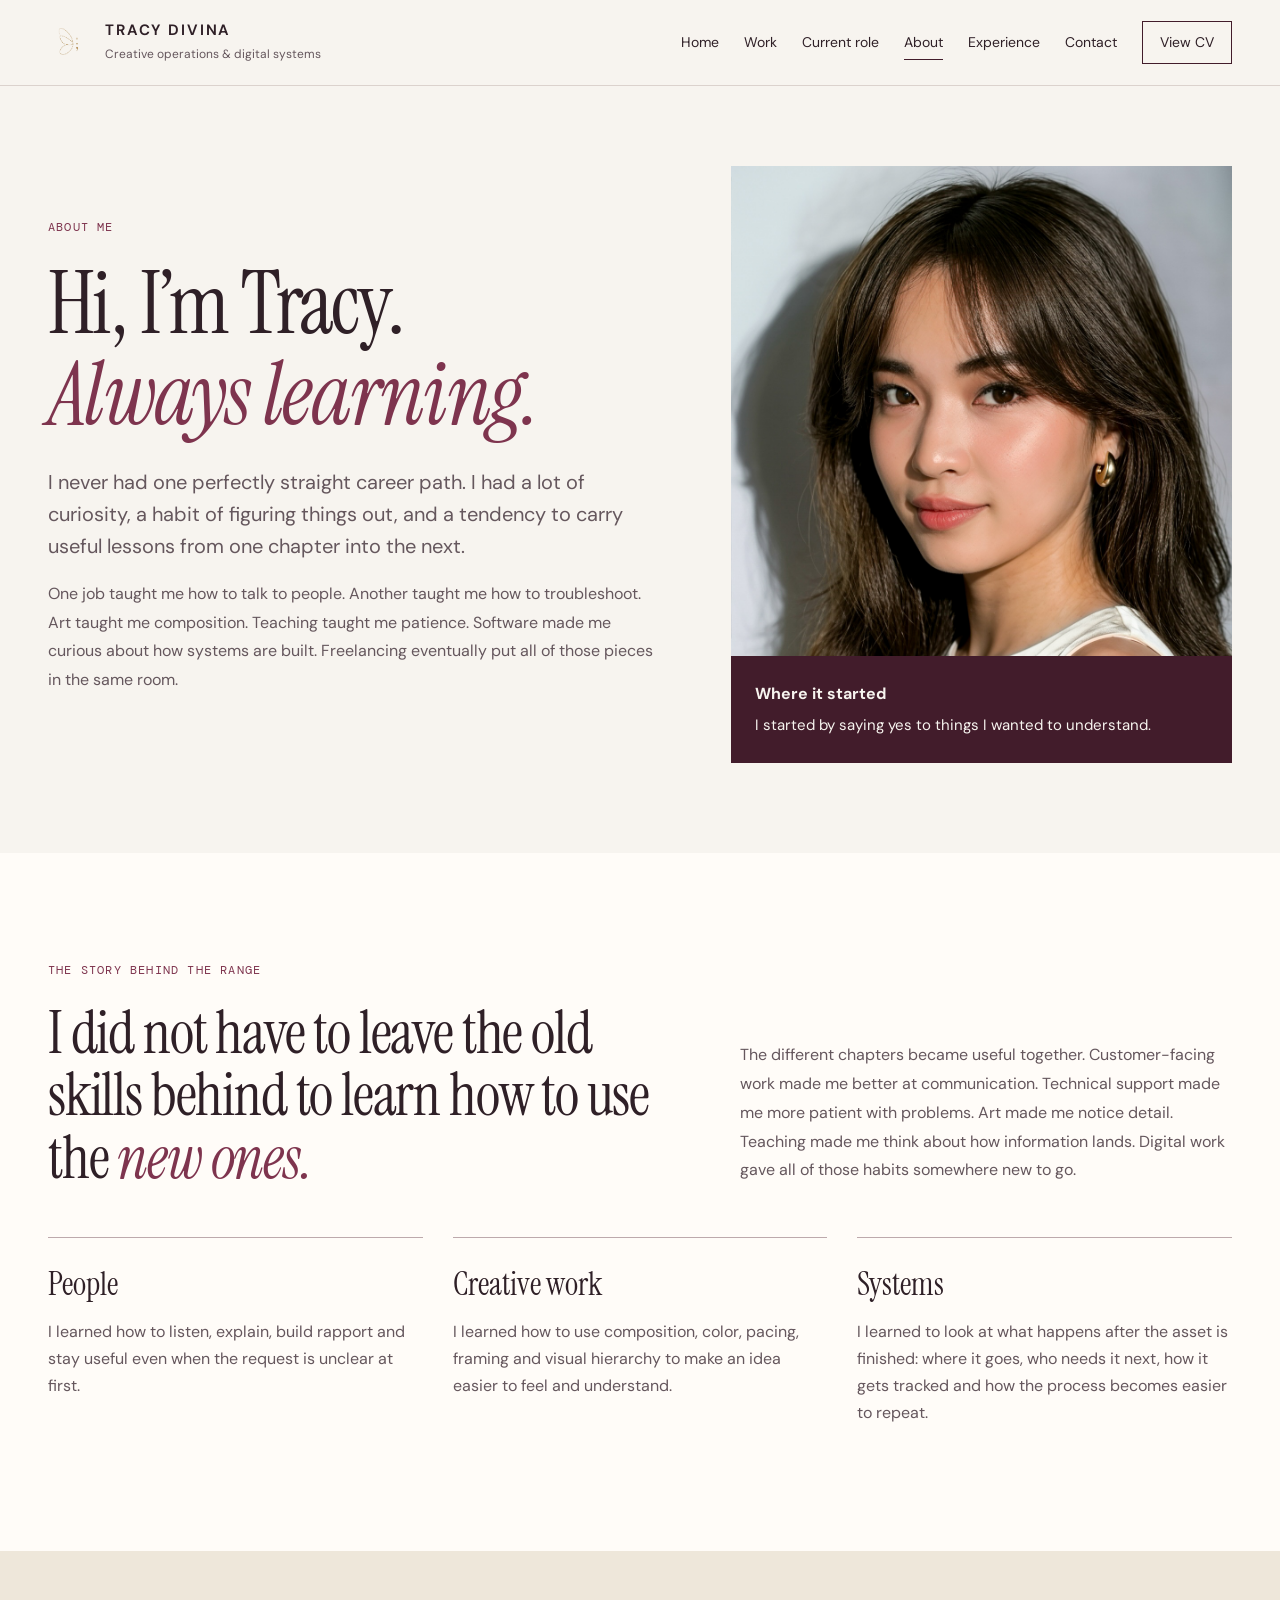
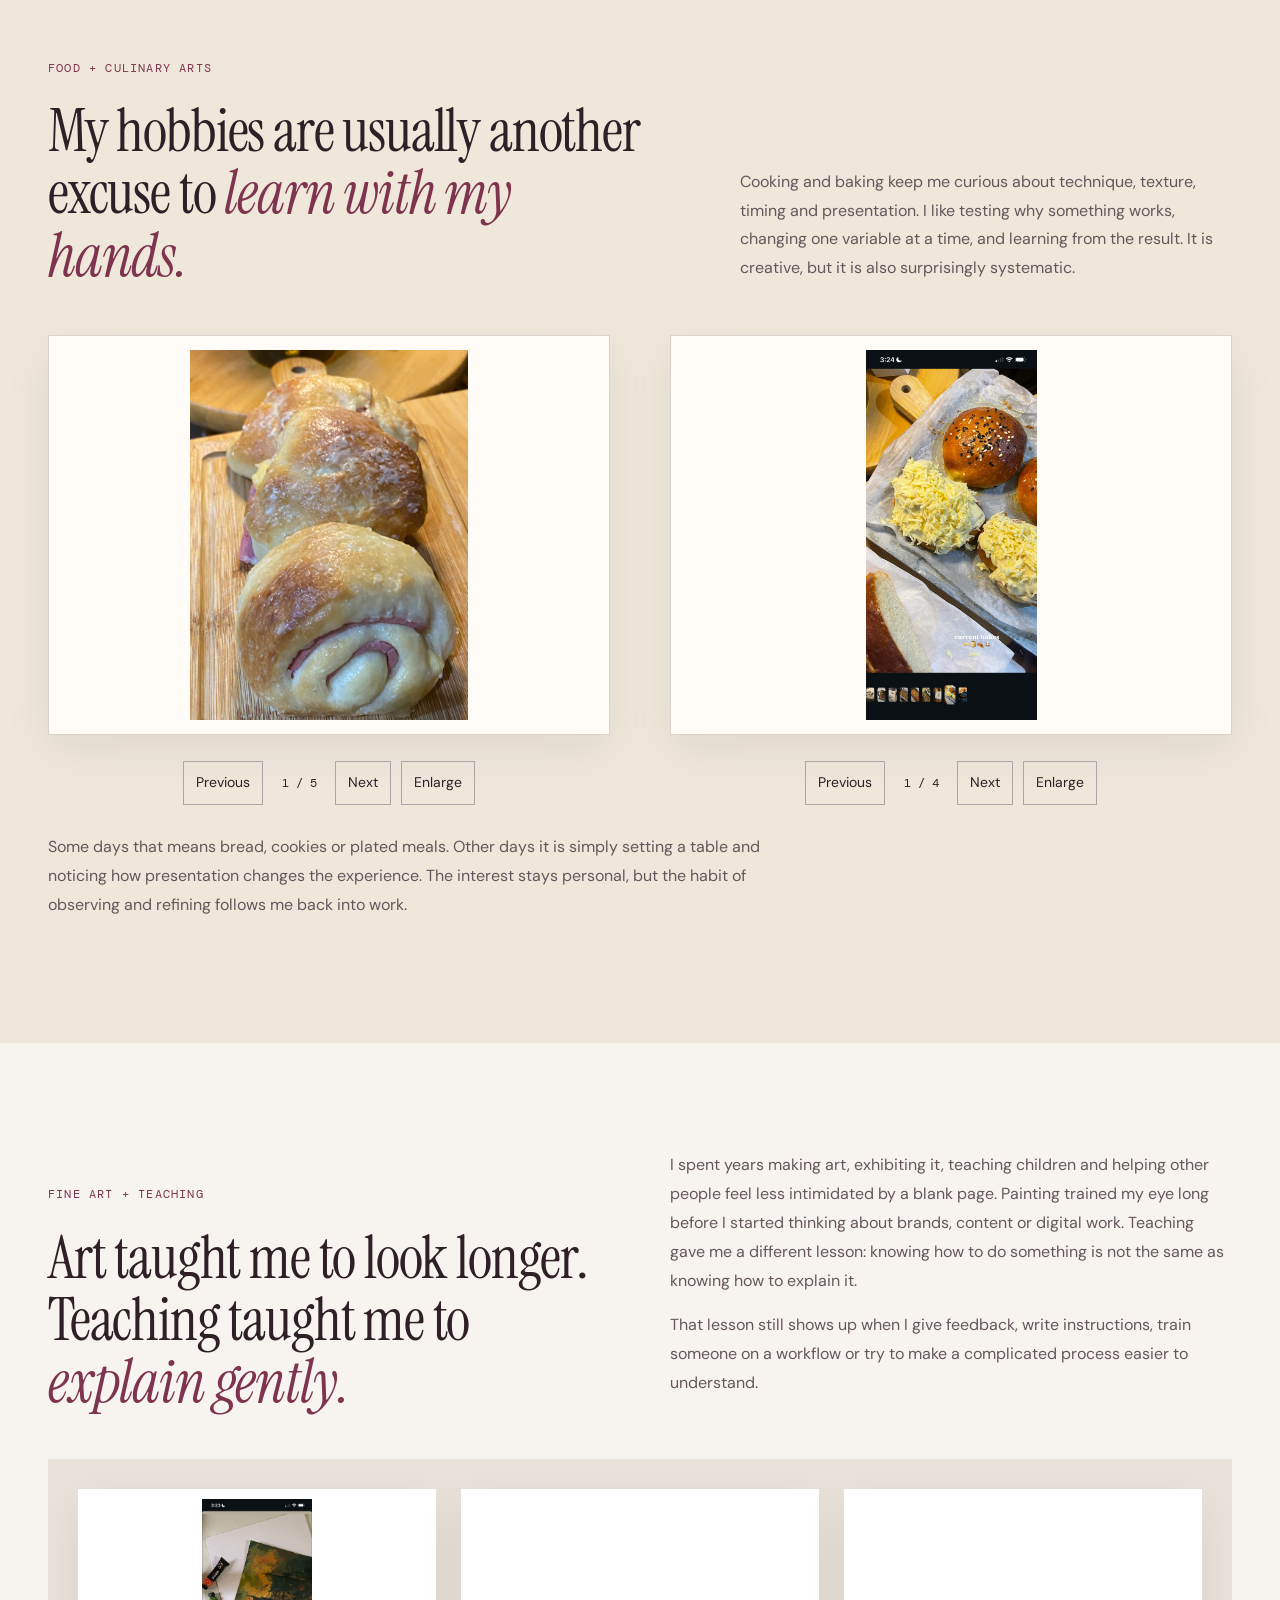
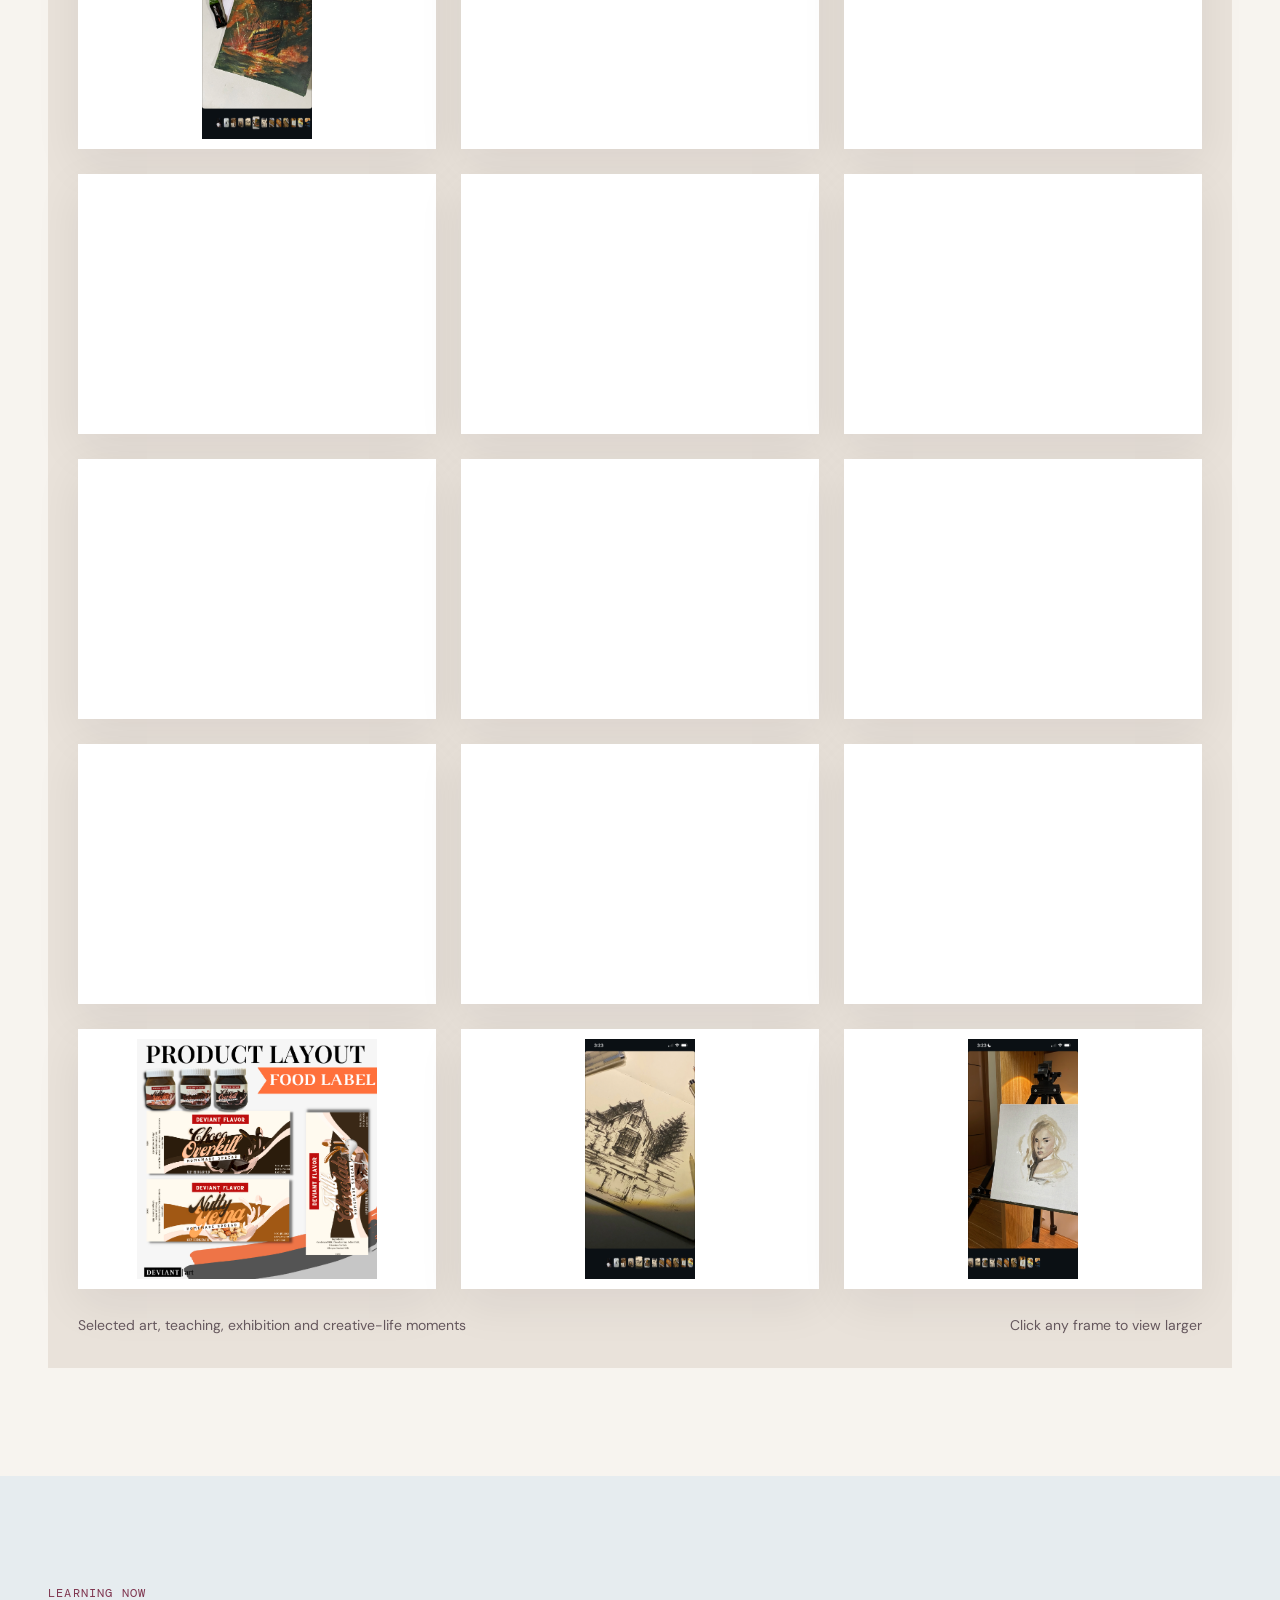
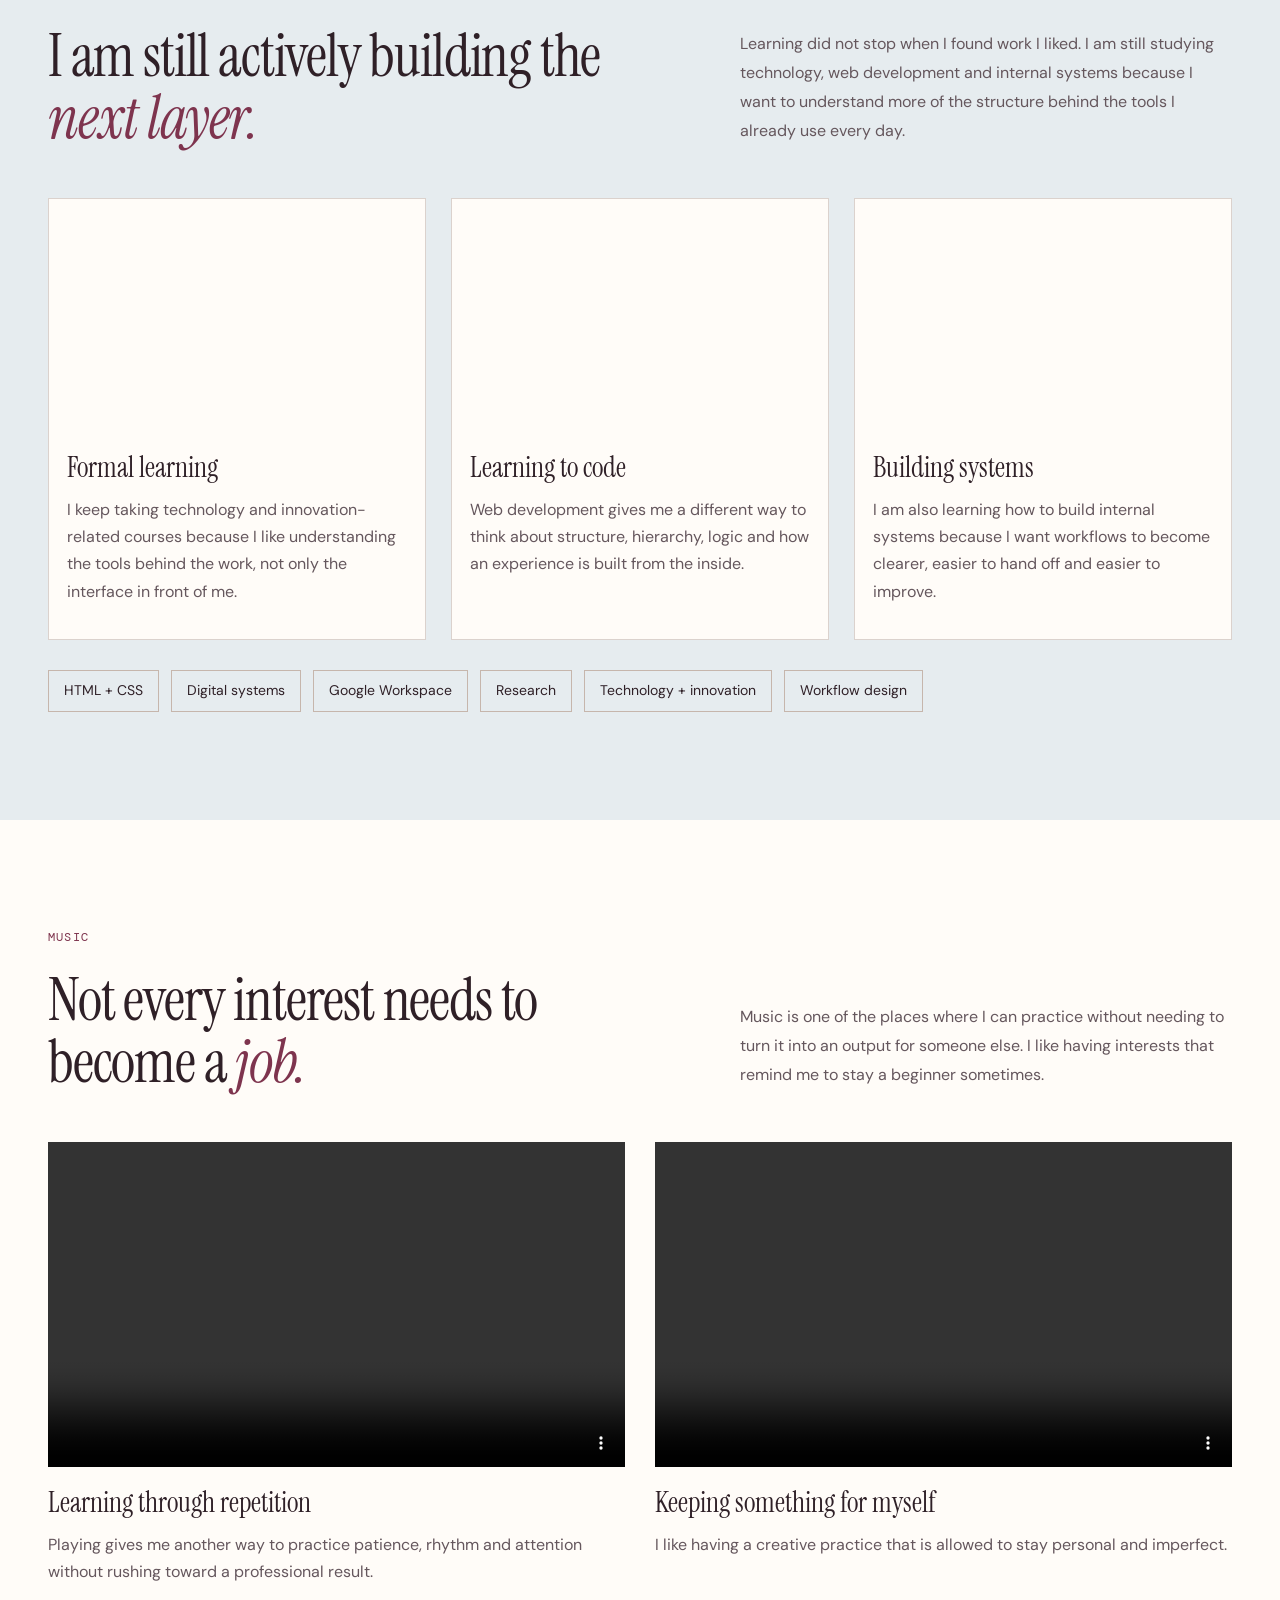
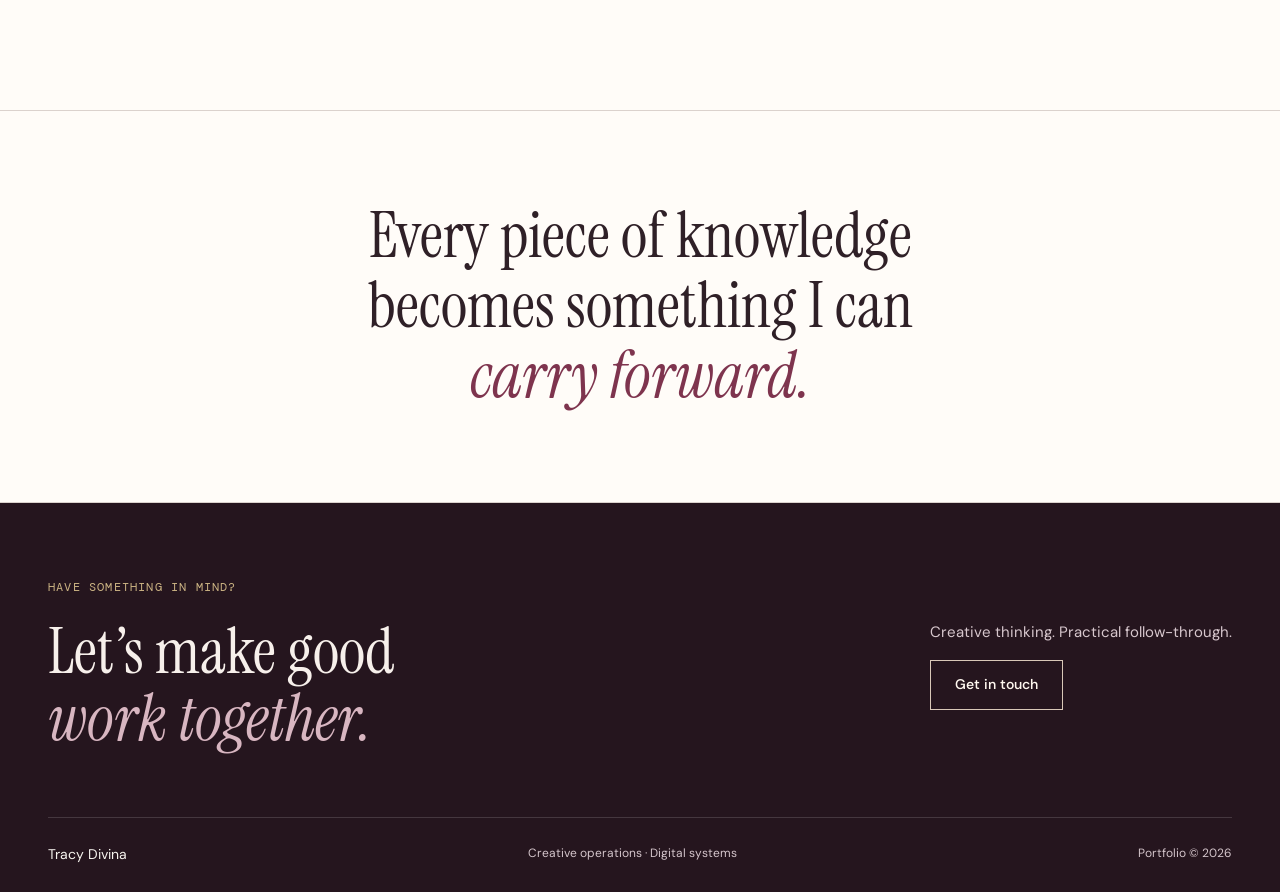
==== commit a5a9de2f: "Upgrade portfolio design and gallery interactions across all six pages" ====
--- a/pages/about.html
+++ b/pages/about.html
@@ -1,33 +1,33 @@
-<!doctype html><html lang="en"><head><meta charset="utf-8"><meta name="viewport" content="width=device-width,initial-scale=1"><meta name="description" content="About Tracy: creative operations professional, artist, teacher, baker, learner and systems thinker."><title>About | Tracy</title><link rel="stylesheet" href="../style.css"></head><body>
-<div class="archivebar"><span>TRACY / ABOUT</span><span>CURIOSITY · MAKING · LEARNING</span></div>
-<header class="site-head"><div class="wrap nav"><a class="brand" href="../index.html"><img src="../assets/images/primary-emblem.png" alt="Tracy emblem"><div><div class="brand-title">TRACY</div><div class="brand-sub">Creative Operations · Digital Systems</div></div></a><nav class="navlinks"><a href="../index.html">Home</a><a href="work.html">Work</a><a href="savage.html">Current Role</a><a class="active" href="about.html">About</a><a href="experience.html">Experience</a><a href="contact.html">Contact</a><a class="cv" href="https://canva.link/fame-tracy-divina-cv" target="_blank" rel="noreferrer">CV ↗</a></nav><button class="menu" data-menu>Menu</button></div></header><main>
-<section class="wrap hero compact"><div><div class="eyebrow">About me</div><h1 class="display">I keep finding new ways to <em>use what I learn.</em></h1><p class="lead">I never had one perfectly straight career path. I had a lot of curiosity, a habit of figuring things out, and a tendency to carry useful lessons from one chapter into the next.</p><p class="body">One job taught me how to talk to people. Another taught me how to troubleshoot. Art taught me composition. Teaching taught me patience. Software made me curious about how systems are built. Freelancing eventually put all of those pieces in the same room.</p></div><div class="portrait"><img src="../assets/images/tracy-portrait.jpg" alt="Portrait of Tracy"><div class="portrait-caption"><strong>Where it started</strong><p>I started by saying yes to things I wanted to understand.</p></div></div></section>
+<!doctype html><html lang="en"><head><meta charset="utf-8"><meta name="viewport" content="width=device-width,initial-scale=1"><meta name="description" content="About Tracy: creative operations professional, artist, teacher, baker, learner and systems thinker."><title>About | Tracy</title><link rel="stylesheet" href="../style.css"><meta name="theme-color" content="#421c2b"><link rel="icon" href="../assets/images/primary-emblem.png"></head><body>
+
+<a class="skip-link" href="#main">Skip to content</a><header class="site-head"><div class="wrap nav"><a class="brand" href="../index.html" aria-label="Tracy Divina, home"><img loading="lazy" decoding="async" src="../assets/images/primary-emblem.png" alt="" width="48" height="48"><span><span class="brand-title">TRACY DIVINA</span><span class="brand-sub">Creative operations & digital systems</span></span></a><nav class="navlinks" id="navigation" aria-label="Main navigation"><a href="../index.html">Home</a><a href="../pages/work.html">Work</a><a href="../pages/savage.html">Current role</a><a href="../pages/about.html" aria-current="page" class="active">About</a><a href="../pages/experience.html">Experience</a><a href="../pages/contact.html">Contact</a><a class="cv" href="https://canva.link/fame-tracy-divina-cv" target="_blank" rel="noopener noreferrer">View CV</a></nav><button class="menu" data-menu aria-controls="navigation" aria-expanded="false">Menu</button></div></header><main id="main">
+<section class="wrap hero compact"><div><div class="eyebrow">About me</div><h1 class="display">Hi, I’m Tracy.<br><em>Always learning.</em></h1><p class="lead">I never had one perfectly straight career path. I had a lot of curiosity, a habit of figuring things out, and a tendency to carry useful lessons from one chapter into the next.</p><p class="body">One job taught me how to talk to people. Another taught me how to troubleshoot. Art taught me composition. Teaching taught me patience. Software made me curious about how systems are built. Freelancing eventually put all of those pieces in the same room.</p></div><div class="portrait"><img loading="lazy" decoding="async" src="../assets/images/tracy-portrait.jpg" alt="Portrait of Tracy"><div class="portrait-caption"><strong>Where it started</strong><p>I started by saying yes to things I wanted to understand.</p></div></div></section>
 
 <section class="section bg-paper2"><div class="wrap"><div class="section-head"><div><div class="eyebrow">The story behind the range</div><h2 class="title">I did not have to leave the old skills behind to learn how to use the <em>new ones.</em></h2></div><p class="body">The different chapters became useful together. Customer-facing work made me better at communication. Technical support made me more patient with problems. Art made me notice detail. Teaching made me think about how information lands. Digital work gave all of those habits somewhere new to go.</p></div><div class="contact-grid"><article class="contact-card"><h3>People</h3><p>I learned how to listen, explain, build rapport and stay useful even when the request is unclear at first.</p></article><article class="contact-card"><h3>Creative work</h3><p>I learned how to use composition, color, pacing, framing and visual hierarchy to make an idea easier to feel and understand.</p></article><article class="contact-card"><h3>Systems</h3><p>I learned to look at what happens after the asset is finished: where it goes, who needs it next, how it gets tracked and how the process becomes easier to repeat.</p></article></div></div></section>
 
-<section class="section bg-yellow"><div class="wrap"><div class="section-head"><div><div class="eyebrow">Food + culinary arts</div><h2 class="title">My hobbies are usually another excuse to <em>learn with my hands.</em></h2></div><p class="body">Cooking and baking keep me curious about technique, texture, timing and presentation. I like testing why something works, changing one variable at a time, and learning from the result. It is creative, but it is also surprisingly systematic.</p></div><div class="stack-wrap"><div class="stack-stage" data-stack><div class="stack-card"><img class="zoom" src="../assets/food/food-01.jpg" alt="Cooking and baking"></div><div class="stack-card"><img class="zoom" src="../assets/food/food-02.jpg" alt="Cooking and baking"></div><div class="stack-card"><img class="zoom" src="../assets/food/food-03.jpg" alt="Cooking and baking"></div><div class="stack-card"><img class="zoom" src="../assets/food/food-04.jpg" alt="Cooking and baking"></div><div class="stack-card"><img class="zoom" src="../assets/food/food-05.png" alt="Cooking and baking"></div></div><div class="stack-stage" data-stack><div class="stack-card"><img class="zoom" src="../assets/food/food-06.png" alt="Cooking and baking"></div><div class="stack-card"><img class="zoom" src="../assets/food/food-07.jpg" alt="Cooking and baking"></div><div class="stack-card"><img class="zoom" src="../assets/food/food-08.jpg" alt="Cooking and baking"></div><div class="stack-card"><img class="zoom" src="../assets/food/food-09.jpg" alt="Cooking and baking"></div></div></div><p class="body" style="margin-top:28px">Some days that means bread, cookies or plated meals. Other days it is simply setting a table and noticing how presentation changes the experience. The interest stays personal, but the habit of observing and refining follows me back into work.</p></div></section>
+<section class="section bg-yellow"><div class="wrap"><div class="section-head"><div><div class="eyebrow">Food + culinary arts</div><h2 class="title">My hobbies are usually another excuse to <em>learn with my hands.</em></h2></div><p class="body">Cooking and baking keep me curious about technique, texture, timing and presentation. I like testing why something works, changing one variable at a time, and learning from the result. It is creative, but it is also surprisingly systematic.</p></div><div class="stack-wrap"><div class="stack-stage" data-stack><div class="stack-card"><img loading="lazy" decoding="async" class="zoom" src="../assets/food/food-01.jpg" alt="Cooking and baking"></div><div class="stack-card"><img loading="lazy" decoding="async" class="zoom" src="../assets/food/food-02.jpg" alt="Cooking and baking"></div><div class="stack-card"><img loading="lazy" decoding="async" class="zoom" src="../assets/food/food-03.jpg" alt="Cooking and baking"></div><div class="stack-card"><img loading="lazy" decoding="async" class="zoom" src="../assets/food/food-04.jpg" alt="Cooking and baking"></div><div class="stack-card"><img loading="lazy" decoding="async" class="zoom" src="../assets/food/food-05.png" alt="Cooking and baking"></div></div><div class="stack-stage" data-stack><div class="stack-card"><img loading="lazy" decoding="async" class="zoom" src="../assets/food/food-06.png" alt="Cooking and baking"></div><div class="stack-card"><img loading="lazy" decoding="async" class="zoom" src="../assets/food/food-07.jpg" alt="Cooking and baking"></div><div class="stack-card"><img loading="lazy" decoding="async" class="zoom" src="../assets/food/food-08.jpg" alt="Cooking and baking"></div><div class="stack-card"><img loading="lazy" decoding="async" class="zoom" src="../assets/food/food-09.jpg" alt="Cooking and baking"></div></div></div><p class="body" style="margin-top:28px">Some days that means bread, cookies or plated meals. Other days it is simply setting a table and noticing how presentation changes the experience. The interest stays personal, but the habit of observing and refining follows me back into work.</p></div></section>
 
-<section class="section"><div class="wrap"><div class="gallery-intro"><div><div class="eyebrow">Fine art + teaching</div><h2 class="gallery-title">Art taught me to look longer. Teaching taught me to <em>explain gently.</em></h2></div><div><p class="gallery-copy">I spent years making art, exhibiting it, teaching children and helping other people feel less intimidated by a blank page. Painting trained my eye long before I started thinking about brands, content or digital work. Teaching gave me a different lesson: knowing how to do something is not the same as knowing how to explain it.</p><p class="gallery-copy">That lesson still shows up when I give feedback, write instructions, train someone on a workflow or try to make a complicated process easier to understand.</p></div></div><div class="art-gallery"><div class="art-frame " style="left:4%;top:12%;width:150px;height:190px;z-index:10"><img class="zoom" src="../assets/art/art-01.png" alt="Art, teaching or creative practice"></div>
-<div class="art-frame " style="left:18%;top:5%;width:210px;height:145px;z-index:9"><img class="zoom" src="../assets/art/art-02.png" alt="Art, teaching or creative practice"></div>
-<div class="art-frame " style="left:39%;top:10%;width:170px;height:210px;z-index:8"><img class="zoom" src="../assets/art/art-03.png" alt="Art, teaching or creative practice"></div>
-<div class="art-frame " style="left:57%;top:5%;width:220px;height:150px;z-index:7"><img class="zoom" src="../assets/art/art-04.png" alt="Art, teaching or creative practice"></div>
-<div class="art-frame " style="left:78%;top:12%;width:150px;height:200px;z-index:10"><img class="zoom" src="../assets/art/art-05.png" alt="Art, teaching or creative practice"></div>
-<div class="art-frame " style="left:8%;top:40%;width:190px;height:150px;z-index:9"><img class="zoom" src="../assets/art/art-06.png" alt="Art, teaching or creative practice"></div>
-<div class="art-frame " style="left:27%;top:36%;width:170px;height:220px;z-index:8"><img class="zoom" src="../assets/art/art-07.png" alt="Art, teaching or creative practice"></div>
-<div class="art-frame " style="left:46%;top:40%;width:205px;height:150px;z-index:7"><img class="zoom" src="../assets/art/art-08.png" alt="Art, teaching or creative practice"></div>
-<div class="art-frame " style="left:66%;top:35%;width:165px;height:225px;z-index:10"><img class="zoom" src="../assets/art/art-09.png" alt="Art, teaching or creative practice"></div>
-<div class="art-frame " style="left:83%;top:43%;width:135px;height:170px;z-index:9"><img class="zoom" src="../assets/art/art-10.png" alt="Art, teaching or creative practice"></div>
-<div class="art-frame " style="left:16%;top:68%;width:160px;height:190px;z-index:8"><img class="zoom" src="../assets/art/art-11.png" alt="Art, teaching or creative practice"></div>
-<div class="art-frame contain" style="left:35%;top:69%;width:220px;height:150px;z-index:7"><img class="zoom" src="../assets/art/art-12.png" alt="Art, teaching or creative practice"></div>
-<div class="art-frame contain" style="left:56%;top:67%;width:150px;height:190px;z-index:10"><img class="zoom" src="../assets/art/art-13.png" alt="Art, teaching or creative practice"></div>
-<div class="art-frame contain" style="left:72%;top:70%;width:180px;height:145px;z-index:9"><img class="zoom" src="../assets/art/art-14.png" alt="Art, teaching or creative practice"></div>
-<div class="art-frame contain" style="left:86%;top:69%;width:125px;height:175px;z-index:8"><img class="zoom" src="../assets/art/art-15.png" alt="Art, teaching or creative practice"></div><div class="art-caption"><span>Selected art, teaching, exhibition and creative-life moments</span><span>Click any frame to view larger</span></div></div></div></section>
+<section class="section"><div class="wrap"><div class="gallery-intro"><div><div class="eyebrow">Fine art + teaching</div><h2 class="gallery-title">Art taught me to look longer. Teaching taught me to <em>explain gently.</em></h2></div><div><p class="gallery-copy">I spent years making art, exhibiting it, teaching children and helping other people feel less intimidated by a blank page. Painting trained my eye long before I started thinking about brands, content or digital work. Teaching gave me a different lesson: knowing how to do something is not the same as knowing how to explain it.</p><p class="gallery-copy">That lesson still shows up when I give feedback, write instructions, train someone on a workflow or try to make a complicated process easier to understand.</p></div></div><div class="art-gallery"><div class="art-frame "><img loading="lazy" decoding="async" class="zoom" src="../assets/art/art-01.png" alt="Art, teaching or creative practice"></div>
+<div class="art-frame "><img loading="lazy" decoding="async" class="zoom" src="../assets/art/art-02.png" alt="Art, teaching or creative practice"></div>
+<div class="art-frame "><img loading="lazy" decoding="async" class="zoom" src="../assets/art/art-03.png" alt="Art, teaching or creative practice"></div>
+<div class="art-frame "><img loading="lazy" decoding="async" class="zoom" src="../assets/art/art-04.png" alt="Art, teaching or creative practice"></div>
+<div class="art-frame "><img loading="lazy" decoding="async" class="zoom" src="../assets/art/art-05.png" alt="Art, teaching or creative practice"></div>
+<div class="art-frame "><img loading="lazy" decoding="async" class="zoom" src="../assets/art/art-06.png" alt="Art, teaching or creative practice"></div>
+<div class="art-frame "><img loading="lazy" decoding="async" class="zoom" src="../assets/art/art-07.png" alt="Art, teaching or creative practice"></div>
+<div class="art-frame "><img loading="lazy" decoding="async" class="zoom" src="../assets/art/art-08.png" alt="Art, teaching or creative practice"></div>
+<div class="art-frame "><img loading="lazy" decoding="async" class="zoom" src="../assets/art/art-09.png" alt="Art, teaching or creative practice"></div>
+<div class="art-frame "><img loading="lazy" decoding="async" class="zoom" src="../assets/art/art-10.png" alt="Art, teaching or creative practice"></div>
+<div class="art-frame "><img loading="lazy" decoding="async" class="zoom" src="../assets/art/art-11.png" alt="Art, teaching or creative practice"></div>
+<div class="art-frame contain"><img loading="lazy" decoding="async" class="zoom" src="../assets/art/art-12.png" alt="Art, teaching or creative practice"></div>
+<div class="art-frame contain"><img loading="lazy" decoding="async" class="zoom" src="../assets/art/art-13.png" alt="Art, teaching or creative practice"></div>
+<div class="art-frame contain"><img loading="lazy" decoding="async" class="zoom" src="../assets/art/art-14.png" alt="Art, teaching or creative practice"></div>
+<div class="art-frame contain"><img loading="lazy" decoding="async" class="zoom" src="../assets/art/art-15.png" alt="Art, teaching or creative practice"></div><div class="art-caption"><span>Selected art, teaching, exhibition and creative-life moments</span><span>Click any frame to view larger</span></div></div></div></section>
 
-<section class="section bg-blue"><div class="wrap"><div class="section-head"><div><div class="eyebrow">Learning now</div><h2 class="title">I am still actively building the <em>next layer.</em></h2></div><p class="body">Learning did not stop when I found work I liked. I am still studying technology, web development and internal systems because I want to understand more of the structure behind the tools I already use every day.</p></div><div class="learning-cards"><article class="learning-card"><img class="zoom" src="../assets/learning/learning-01.png" alt="Technology course work"><h4>Formal learning</h4><p>I keep taking technology and innovation-related courses because I like understanding the tools behind the work, not only the interface in front of me.</p></article>
-<article class="learning-card"><img class="zoom" src="../assets/learning/learning-02.png" alt="Coding study"><h4>Learning to code</h4><p>Web development gives me a different way to think about structure, hierarchy, logic and how an experience is built from the inside.</p></article>
-<article class="learning-card"><img class="zoom" src="../assets/learning/learning-03.png" alt="Internal systems study"><h4>Building systems</h4><p>I am also learning how to build internal systems because I want workflows to become clearer, easier to hand off and easier to improve.</p></article></div><div class="pill-row"><span class="pill">HTML + CSS</span><span class="pill">Digital systems</span><span class="pill">Google Workspace</span><span class="pill">Research</span><span class="pill">Technology + innovation</span><span class="pill">Workflow design</span></div></div></section>
+<section class="section bg-blue"><div class="wrap"><div class="section-head"><div><div class="eyebrow">Learning now</div><h2 class="title">I am still actively building the <em>next layer.</em></h2></div><p class="body">Learning did not stop when I found work I liked. I am still studying technology, web development and internal systems because I want to understand more of the structure behind the tools I already use every day.</p></div><div class="learning-cards"><article class="learning-card"><img loading="lazy" decoding="async" class="zoom" src="../assets/learning/learning-01.png" alt="Technology course work"><h4>Formal learning</h4><p>I keep taking technology and innovation-related courses because I like understanding the tools behind the work, not only the interface in front of me.</p></article>
+<article class="learning-card"><img loading="lazy" decoding="async" class="zoom" src="../assets/learning/learning-02.png" alt="Coding study"><h4>Learning to code</h4><p>Web development gives me a different way to think about structure, hierarchy, logic and how an experience is built from the inside.</p></article>
+<article class="learning-card"><img loading="lazy" decoding="async" class="zoom" src="../assets/learning/learning-03.png" alt="Internal systems study"><h4>Building systems</h4><p>I am also learning how to build internal systems because I want workflows to become clearer, easier to hand off and easier to improve.</p></article></div><div class="pill-row"><span class="pill">HTML + CSS</span><span class="pill">Digital systems</span><span class="pill">Google Workspace</span><span class="pill">Research</span><span class="pill">Technology + innovation</span><span class="pill">Workflow design</span></div></div></section>
 
-<section class="section bg-paper2"><div class="wrap"><div class="section-head"><div><div class="eyebrow">Music</div><h2 class="title">Not every interest needs to become a <em>job.</em></h2></div><p class="body">Music is one of the places where I can practice without needing to turn it into an output for someone else. I like having interests that remind me to stay a beginner sometimes.</p></div><div class="music-row"><article class="music-card"><video src="../assets/music/music-01.mp4" controls muted loop playsinline></video><h4>Learning through repetition</h4><p>Playing gives me another way to practice patience, rhythm and attention without rushing toward a professional result.</p></article><article class="music-card"><video src="../assets/music/music-02.mp4" controls muted loop playsinline></video><h4>Keeping something for myself</h4><p>I like having a creative practice that is allowed to stay personal and imperfect.</p></article></div></div></section>
+<section class="section bg-paper2"><div class="wrap"><div class="section-head"><div><div class="eyebrow">Music</div><h2 class="title">Not every interest needs to become a <em>job.</em></h2></div><p class="body">Music is one of the places where I can practice without needing to turn it into an output for someone else. I like having interests that remind me to stay a beginner sometimes.</p></div><div class="music-row"><article class="music-card"><video preload="none" src="../assets/music/music-01.mp4" controls muted loop playsinline></video><h4>Learning through repetition</h4><p>Playing gives me another way to practice patience, rhythm and attention without rushing toward a professional result.</p></article><article class="music-card"><video preload="none" src="../assets/music/music-02.mp4" controls muted loop playsinline></video><h4>Keeping something for myself</h4><p>I like having a creative practice that is allowed to stay personal and imperfect.</p></article></div></div></section>
 
 <section class="quote-band"><div class="wrap"><p class="quote">Every piece of knowledge becomes something I can <em>carry forward.</em></p></div></section>
-</main><footer class="footer"><div class="wrap footer-inner"><span>Tracy · About</span><a href="https://canva.link/fame-tracy-divina-cv" target="_blank" rel="noreferrer">CV ↗</a></div></footer><div class="lightbox"><button>×</button><img alt="Expanded preview"></div><script src="../site.js"></script></body></html>+</main><footer class="footer"><div class="wrap footer-top"><div><p class="eyebrow">Have something in mind?</p><h2>Let’s make good<br><em>work together.</em></h2></div><div><p>Creative thinking. Practical follow-through.</p><a class="btn light" href="../pages/contact.html">Get in touch</a></div></div><div class="wrap footer-inner"><a href="../index.html">Tracy Divina</a><span>Creative operations · Digital systems</span><span>Portfolio © 2026</span></div></footer><div class="lightbox" role="dialog" aria-modal="true" aria-label="Work sample preview" hidden><button aria-label="Close preview">Close ×</button><img loading="lazy" decoding="async" alt="Expanded preview"></div><script src="../site.js"></script></body></html>
--- a/style.css
+++ b/style.css
@@ -1,208 +1,12 @@
-@import url('https://fonts.googleapis.com/css2?family=DM+Mono:wght@300;400;500&family=Montserrat:wght@400;500;600&family=Playfair+Display:ital,wght@0,500;0,600;0,700;1,500;1,600&display=swap');
-:root{
-  --paper:#f7f3ed;
-  --paper2:#fffdfa;
-  --paper3:#eee6dc;
-  --ink:#4b3738;
-  --ink2:#715e60;
-  --salmon:#d98788;
-  --salmon-deep:#9d5e64;
-  --salmon-soft:#efd5d3;
-  --blue:#dfe8ef;
-  --blue-deep:#536b87;
-  --yellow:#efe1a8;
-  --gold:#b58f54;
-  --line:#d9cdc5;
-  --shadow:0 22px 52px rgba(64,45,47,.10);
-  --serif:'Playfair Display',Georgia,serif;
-  --sans:'Montserrat',Arial,sans-serif;
-  --mono:'DM Mono',monospace;
-}
-*{box-sizing:border-box}
-html{scroll-behavior:smooth}
-body{margin:0;background:var(--paper);color:var(--ink);font-family:var(--sans);line-height:1.65;-webkit-font-smoothing:antialiased}
-a{color:inherit;text-decoration:none}
-img,video{display:block;max-width:100%}
-button{font:inherit;color:inherit}
-.wrap{width:min(1200px,calc(100% - 44px));margin:0 auto}
-.archivebar{display:flex;justify-content:space-between;gap:20px;padding:10px 24px;background:var(--ink);color:#fffaf7;font:500 10px/1.2 var(--mono);letter-spacing:.19em;text-transform:uppercase}
-.site-head{position:sticky;top:0;z-index:40;background:rgba(247,243,237,.94);backdrop-filter:blur(16px);border-bottom:1px solid var(--line)}
-.nav{display:flex;align-items:center;justify-content:space-between;gap:24px;padding:17px 0}
-.brand{display:flex;align-items:center;gap:12px;min-width:0}
-.brand img{width:34px;height:34px;object-fit:contain}
-.brand-title{font-family:var(--serif);font-size:24px;letter-spacing:.17em;line-height:1}
-.brand-sub{font-size:9px;letter-spacing:.16em;text-transform:uppercase;color:var(--ink2);margin-top:5px}
-.navlinks{display:flex;align-items:center;gap:25px;font-size:10px;letter-spacing:.16em;text-transform:uppercase;color:var(--ink2)}
-.navlinks a{padding:7px 0;border-bottom:1px solid transparent}
-.navlinks a:hover,.navlinks a.active{color:var(--ink);border-color:var(--salmon)}
-.cv,.btn{display:inline-flex;align-items:center;justify-content:center;padding:12px 17px;border:1px solid var(--ink);background:transparent;font-size:10px;letter-spacing:.14em;text-transform:uppercase;transition:.25s ease}
-.cv:hover,.btn:hover{background:var(--ink);color:var(--paper2);transform:translateY(-1px)}
-.btn.fill{background:var(--ink);color:var(--paper2)}
-.btn.fill:hover{background:var(--salmon-deep);border-color:var(--salmon-deep)}
-.menu{display:none;border:1px solid var(--line);background:var(--paper2);padding:9px 12px}
-main{overflow:hidden}
-.section{padding:90px 0}
-.section.compact{padding:68px 0}
-.bg-paper2{background:var(--paper2)}
-.bg-salmon{background:var(--salmon);color:#fffaf7}
-.bg-salmon .eyebrow,.bg-salmon .body,.bg-salmon .subcopy{color:#fff7f4}
-.bg-salmon .eyebrow:after{background:#f5d9d5}
-.bg-salmon .title,.bg-salmon .display{color:#fffaf7}
-.bg-salmon .title em,.bg-salmon .display em{color:#7f474d}
-.bg-blue{background:var(--blue)}
-.bg-yellow{background:var(--yellow)}
-.hero{display:grid;grid-template-columns:1.04fr .96fr;gap:70px;align-items:center;min-height:calc(100vh - 106px);padding:74px 0 84px}
-.hero.compact{min-height:auto;padding:68px 0}
-.eyebrow{display:flex;align-items:center;gap:14px;margin-bottom:18px;font:500 10px/1.2 var(--mono);letter-spacing:.24em;text-transform:uppercase;color:#8c6d3d}
-.eyebrow:after{content:"";width:52px;height:1px;background:#b6935d}
-.display,.title,.quote,.feature-title,.gallery-title{font-family:var(--serif);font-weight:500;line-height:.95;margin:0;color:var(--ink)}
-.display{font-size:clamp(62px,7.8vw,108px);max-width:760px}
-.title{font-size:clamp(42px,5vw,78px);max-width:11ch}
-.display em,.title em,.quote em,.feature-title em,.gallery-title em{font-style:italic;color:var(--salmon-deep)}
-.lead{font-size:18px;line-height:1.7;max-width:60ch;margin:24px 0 16px;color:#5d494b}
-.body{font-size:14px;line-height:1.85;color:var(--ink2);max-width:62ch}
-.subcopy{font-size:13px;color:var(--ink2);line-height:1.8}
-.actions{display:flex;flex-wrap:wrap;gap:12px;margin-top:27px}
-.portrait{position:relative;min-height:570px;display:flex;align-items:center;justify-content:center}
-.portrait:before{content:"";position:absolute;width:86%;height:480px;right:0;bottom:14px;background:linear-gradient(180deg,#eaa2a0,#dfb9c4);border-radius:180px 180px 40px 40px}
-.portrait img{position:relative;width:min(460px,91%);height:520px;object-fit:cover;object-position:center top;box-shadow:var(--shadow)}
-.portrait-caption{position:absolute;left:0;bottom:18px;max-width:270px;background:rgba(255,253,250,.97);padding:23px 26px;border:1px solid var(--line);box-shadow:var(--shadow)}
-.portrait-caption strong{display:block;font-family:var(--serif);font-size:24px;margin-bottom:7px}
-.portrait-caption p{font-size:12px;line-height:1.65;margin:0;color:var(--ink2)}
-.section-head{display:grid;grid-template-columns:1.1fr .9fr;gap:48px;align-items:end;margin-bottom:42px}
-.four-grid{display:grid;grid-template-columns:repeat(4,minmax(0,1fr));gap:16px}
-.info-card{background:#fffaf7;color:var(--ink);padding:26px;min-height:220px;border:1px solid rgba(75,55,56,.10)}
-.info-card .n{font:500 9px var(--mono);letter-spacing:.18em;color:#a66f2c}
-.info-card h3{font:600 27px/1.05 var(--serif);margin:26px 0 10px;color:var(--ink)}
-.info-card p{font-size:12px;line-height:1.7;color:var(--ink2);margin:0}
-.metrics{display:grid;grid-template-columns:repeat(4,minmax(0,1fr));gap:16px}
-.metric{background:var(--paper);border:1px solid var(--line);padding:27px;min-height:235px}
-.metric span{font:500 9px var(--mono);letter-spacing:.16em;text-transform:uppercase;color:#9a7640}
-.metric strong{display:block;font:500 clamp(34px,4vw,62px)/.95 var(--serif);margin:18px 0 13px;color:var(--salmon-deep)}
-.metric p{font-size:12px;line-height:1.7;color:var(--ink2);margin:0}
-.case-lead{display:grid;grid-template-columns:.78fr 1.22fr;gap:40px;align-items:center}
-.feature-title{font-size:clamp(44px,5.5vw,78px);margin-bottom:18px}
-.case-note{background:var(--paper2);padding:30px;border:1px solid var(--line)}
-.case-note p{margin:0 0 14px;color:var(--ink2);font-size:14px;line-height:1.8}
-.phone-row{display:grid;grid-template-columns:repeat(5,minmax(0,1fr));gap:18px;align-items:start}
-.phone-card{min-width:0}
-.phone{background:#111;border:7px solid #111;border-radius:34px;padding:5px;box-shadow:0 20px 36px rgba(0,0,0,.14);aspect-ratio:9/19.5;position:relative;overflow:hidden}
-.phone:before{content:"";position:absolute;top:6px;left:50%;transform:translateX(-50%);width:32%;height:18px;background:#111;border-radius:0 0 12px 12px;z-index:3}
-.phone-screen{height:100%;border-radius:25px;overflow:hidden;background:#fff}
-.phone-screen img,.phone-screen video{width:100%;height:100%;object-fit:cover}
-.phone-card h4{font:600 20px/1.1 var(--serif);margin:13px 0 6px}
-.phone-card p{font-size:11px;line-height:1.6;color:var(--ink2);margin:0}
-.phone-card.center .phone{transform:translateY(-8px)}
-.rail-head{display:flex;justify-content:space-between;align-items:flex-end;gap:20px;margin-bottom:18px}
-.rail-head h3{font:600 34px/1 var(--serif);margin:0 0 6px}
-.rail-head p{font-size:11px;color:var(--ink2);margin:0}
-.rail-buttons{display:flex;gap:8px}
-.rail-buttons button,.deck-buttons button{width:38px;height:38px;border:1px solid var(--ink);background:var(--paper2);cursor:pointer}
-.rail{display:flex;gap:18px;overflow-x:auto;scrollbar-width:none;padding:8px 0 6px;scroll-snap-type:x proximity}
-.rail::-webkit-scrollbar{display:none}
-.rail .phone-card{flex:0 0 220px;scroll-snap-align:start}
-.tablet-layout{display:grid;grid-template-columns:1.25fr .75fr;gap:38px;align-items:center}
-.tablet-shell{background:#eee8e1;border:1px solid #cdbfb7;border-radius:36px;padding:18px;box-shadow:var(--shadow)}
-.tablet{background:#111;border-radius:28px;padding:12px}
-.tablet-screen{height:520px;background:#fff;border-radius:18px;overflow:auto;scrollbar-width:thin}
-.tablet-screen img{width:100%;height:auto;display:block}
-.device-note h3{font:500 48px/.98 var(--serif);margin:0 0 18px}
-.device-note p{font-size:13px;line-height:1.8;color:var(--ink2)}
-.tablet-dots{display:flex;gap:7px;justify-content:center;margin-top:13px}
-.tablet-dot{width:8px;height:8px;border-radius:50%;border:1px solid var(--ink2);background:transparent}
-.tablet-dot.active{background:var(--ink)}
-.deck-buttons{display:flex;gap:9px;margin-top:18px}
-.desktop-grid{display:grid;grid-template-columns:repeat(2,minmax(0,1fr));gap:22px}
-.desktop-card{background:var(--paper2);border:1px solid var(--line);box-shadow:var(--shadow);overflow:hidden}
-.windowbar{height:36px;background:#efe9e2;border-bottom:1px solid var(--line);display:flex;align-items:center;gap:7px;padding:0 14px}
-.windowbar i{width:10px;height:10px;border-radius:50%;background:#d7b690}
-.desktop-media{height:360px;overflow:auto;background:#fff}
-.desktop-media img{width:100%;height:auto;min-height:100%;object-fit:contain}
-.desktop-copy{padding:20px 22px 23px}
-.desktop-copy h4{font:600 25px/1.05 var(--serif);margin:0 0 7px}
-.desktop-copy p{font-size:12px;line-height:1.7;color:var(--ink2);margin:0}
-.social-row{display:grid;grid-template-columns:repeat(6,minmax(0,1fr));gap:13px;align-items:start}
-.social-row .phone{border-width:5px;border-radius:27px}
-.social-row .phone:before{height:13px}
-.social-label{text-align:center;font:500 9px var(--mono);letter-spacing:.12em;text-transform:uppercase;margin-top:10px;color:var(--ink2)}
-.stack-wrap{display:grid;grid-template-columns:1.05fr .95fr;gap:48px;align-items:center}
-.stack-stage{position:relative;min-height:500px;perspective:1200px}
-.stack-card{position:absolute;left:50%;top:50%;width:min(430px,78%);aspect-ratio:1/1;background:#fff;border:12px solid #fff;box-shadow:0 22px 45px rgba(73,53,55,.16);transition:transform .55s cubic-bezier(.2,.8,.2,1),opacity .4s ease;cursor:pointer;overflow:hidden}
-.stack-card img{width:100%;height:100%;object-fit:contain;background:#f8f4ef}
-.stack-stage .stack-card:nth-child(1){transform:translate(-50%,-50%) rotate(-4deg);z-index:5}
-.stack-stage .stack-card:nth-child(2){transform:translate(-46%,-46%) rotate(3deg);z-index:4}
-.stack-stage .stack-card:nth-child(3){transform:translate(-54%,-44%) rotate(-7deg);z-index:3}
-.stack-stage .stack-card:nth-child(4){transform:translate(-48%,-40%) rotate(7deg);z-index:2}
-.stack-stage .stack-card:nth-child(5){transform:translate(-52%,-38%) rotate(-2deg);z-index:1}
-.stack-stage:hover .stack-card:nth-child(1){transform:translate(-78%,-54%) rotate(-8deg)}
-.stack-stage:hover .stack-card:nth-child(2){transform:translate(-28%,-56%) rotate(7deg)}
-.stack-stage:hover .stack-card:nth-child(3){transform:translate(-72%,-24%) rotate(-4deg)}
-.stack-stage:hover .stack-card:nth-child(4){transform:translate(-18%,-20%) rotate(10deg)}
-.stack-stage:hover .stack-card:nth-child(5){transform:translate(-50%,-3%) rotate(-1deg)}
-.stack-copy h3{font:500 58px/.98 var(--serif);margin:0 0 18px}
-.stack-copy p{font-size:13px;line-height:1.85;color:var(--ink2)}
-.flipbook{display:grid;grid-template-columns:1fr 1fr;gap:28px;align-items:center}
-.flip-shell{position:relative;min-height:520px;perspective:1600px}
-.flip-page{position:absolute;inset:0;margin:auto;width:min(520px,92%);height:460px;background:#fff;border:1px solid var(--line);box-shadow:var(--shadow);display:flex;align-items:center;justify-content:center;padding:16px;transition:transform .55s ease,opacity .35s ease;transform-origin:left center;cursor:pointer}
-.flip-page img{width:100%;height:100%;object-fit:contain}
-.flip-page.active{z-index:3;transform:rotateY(0)}
-.flip-page.behind{z-index:1;transform:translateX(18px) rotateY(-4deg);opacity:.78}
-.flip-page.hidden{opacity:0;pointer-events:none;transform:rotateY(-92deg)}
-.flip-copy h3{font:500 58px/.98 var(--serif);margin:0 0 18px}
-.art-gallery{position:relative;background:#ece7df;padding:56px 34px 64px;min-height:820px;box-shadow:inset 0 0 0 1px #ddd1c9}
-.art-gallery:before{content:"";position:absolute;left:0;right:0;bottom:0;height:70px;background:linear-gradient(#d9d0c8,#cbbfb5)}
-.art-frame{position:absolute;background:#fff;padding:9px;border:1px solid #c5b8ae;box-shadow:0 10px 22px rgba(0,0,0,.12);transition:.25s ease;cursor:zoom-in}
-.art-frame:hover{transform:translateY(-7px) scale(1.02);z-index:12!important}
-.art-frame img{width:100%;height:100%;object-fit:cover;background:#fff}
-.art-frame.contain img{object-fit:contain}
-.art-caption{position:absolute;left:44px;bottom:22px;right:44px;z-index:2;display:flex;justify-content:space-between;gap:20px;font-size:11px;color:#6f6060}
-.gallery-title{font-size:clamp(48px,6vw,84px);max-width:10ch;margin-bottom:18px}
-.gallery-copy{font-size:14px;line-height:1.85;color:var(--ink2);max-width:65ch}
-.gallery-intro{display:grid;grid-template-columns:.9fr 1.1fr;gap:44px;align-items:end;margin-bottom:34px}
-.learning-cards{display:grid;grid-template-columns:repeat(3,minmax(0,1fr));gap:18px}
-.learning-card{background:var(--paper2);border:1px solid var(--line);padding:16px;box-shadow:var(--shadow)}
-.learning-card img{width:100%;aspect-ratio:16/10;object-fit:cover;background:#fff}
-.learning-card h4{font:600 24px/1.1 var(--serif);margin:18px 0 7px}
-.learning-card p{font-size:12px;line-height:1.7;color:var(--ink2)}
-.pill-row{display:flex;flex-wrap:wrap;gap:9px;margin-top:20px}
-.pill{padding:9px 12px;border:1px solid #bfaea6;background:rgba(255,255,255,.56);font-size:10px;letter-spacing:.08em}
-.timeline{display:grid;gap:0}
-.timeline-row{display:grid;grid-template-columns:135px .8fr 1.2fr;gap:24px;padding:26px 0;border-top:1px solid var(--line)}
-.timeline-row:last-child{border-bottom:1px solid var(--line)}
-.timeline-row .date{font:500 9px var(--mono);letter-spacing:.16em;text-transform:uppercase;color:#9a7640;padding-top:5px}
-.timeline-row h3{font:600 29px/1.05 var(--serif);margin:0 0 8px}
-.timeline-row p{font-size:12px;line-height:1.75;color:var(--ink2);margin:0}
-.quote-band{padding:86px 0;background:var(--paper2);border-top:1px solid var(--line);border-bottom:1px solid var(--line)}
-.quote{font-size:clamp(48px,6.8vw,88px);text-align:center;max-width:14ch;margin:0 auto}
-.cta{text-align:center;padding:90px 0}
-.footer{border-top:1px solid var(--line);padding:20px 0;font-size:10px;letter-spacing:.13em;text-transform:uppercase;color:var(--ink2)}
-.footer-inner{display:flex;justify-content:space-between;gap:16px;flex-wrap:wrap}
-.contact-grid{display:grid;grid-template-columns:repeat(3,minmax(0,1fr));gap:18px}
-.contact-card{background:var(--paper2);border:1px solid var(--line);padding:28px;min-height:220px}
-.contact-card h3{font:600 29px/1.05 var(--serif);margin:0 0 10px}
-.contact-card p{font-size:12px;line-height:1.75;color:var(--ink2)}
-.lightbox{position:fixed;inset:0;background:rgba(20,14,15,.88);display:none;align-items:center;justify-content:center;padding:30px;z-index:90}
-.lightbox.open{display:flex}
-.lightbox img{max-width:min(1200px,94vw);max-height:90vh;box-shadow:0 25px 70px rgba(0,0,0,.4)}
-.lightbox button{position:absolute;top:18px;right:24px;border:0;background:none;color:#fff;font-size:38px;cursor:pointer}
-.music-row{display:grid;grid-template-columns:repeat(2,minmax(0,1fr));gap:20px}
-.music-card{background:var(--paper2);border:1px solid var(--line);padding:18px}
-.music-card video{width:100%;aspect-ratio:16/9;background:#111;object-fit:cover}
-.music-card h4{font:600 25px var(--serif);margin:14px 0 6px}
-.music-card p{font-size:12px;line-height:1.7;color:var(--ink2);margin:0}
-@media(max-width:1100px){
-  .hero,.section-head,.tablet-layout,.stack-wrap,.flipbook,.gallery-intro,.case-lead{grid-template-columns:1fr 1fr}
-  .four-grid,.metrics{grid-template-columns:repeat(2,minmax(0,1fr))}
-  .phone-row{grid-template-columns:repeat(3,minmax(0,1fr))}
-  .social-row{grid-template-columns:repeat(3,minmax(0,1fr))}
-}
-@media(max-width:860px){
-  .archivebar{display:none}.menu{display:block}.navlinks{display:none;position:absolute;left:22px;right:22px;top:100%;background:var(--paper2);border:1px solid var(--line);padding:18px;flex-direction:column;align-items:flex-start;box-shadow:var(--shadow)}.navlinks.open{display:flex}
-  .hero,.section-head,.tablet-layout,.stack-wrap,.flipbook,.gallery-intro,.case-lead,.desktop-grid,.contact-grid,.learning-cards,.music-row{grid-template-columns:1fr}
-  .hero{gap:38px;min-height:auto;padding:54px 0 64px}.portrait{min-height:500px}.portrait img{height:450px}.portrait-caption{left:12px;bottom:8px}
-  .phone-row{grid-template-columns:repeat(2,minmax(0,1fr))}.social-row{grid-template-columns:repeat(2,minmax(0,1fr))}.timeline-row{grid-template-columns:1fr;gap:8px}
-  .art-gallery{min-height:1020px}
-}
-@media(max-width:560px){
-  .wrap{width:min(100% - 26px,1200px)}.section{padding:64px 0}.display{font-size:56px}.title,.gallery-title,.feature-title{font-size:44px}.four-grid,.metrics,.phone-row,.social-row{grid-template-columns:1fr}.phone-row .phone-card{max-width:270px;margin:auto}.phone-card.center .phone{transform:none}.portrait{min-height:420px}.portrait:before{height:340px;width:100%;left:0}.portrait img{width:100%;height:370px}.portrait-caption{position:relative;left:auto;bottom:auto;margin-top:14px}.tablet-screen{height:410px}.stack-stage{min-height:420px}.art-gallery{min-height:1280px;padding:38px 15px 60px}.quote{font-size:46px}.btn,.cv{width:100%}.actions .btn{width:auto}.music-row{grid-template-columns:1fr}
-}
+@import url('https://fonts.googleapis.com/css2?family=DM+Sans:wght@400;450;500;550;600;650;700&family=DM+Mono:wght@400;500&family=Instrument+Serif:ital@0;1&display=swap');
+:root{--paper:#f7f4ef;--paper2:#fffcf8;--ink:#2f2027;--ink2:#65575d;--wine:#421c2b;--salmon-deep:#7e344e;--gold:#c5ad7b;--line:#dbd2cd;--serif:'Instrument Serif',Georgia,serif;--sans:'DM Sans',Arial,sans-serif;--mono:'DM Mono',monospace;--shadow:0 15px 45px #21151b12}
+*{box-sizing:border-box}html{scroll-behavior:smooth;scroll-padding-top:110px}body{margin:0;background:var(--paper);color:var(--ink);font:400 16px/1.7 var(--sans);-webkit-font-smoothing:antialiased}a{color:inherit;text-decoration:none}button{font:inherit;color:inherit;cursor:pointer}img,video{display:block;max-width:100%}img{height:auto}figure{margin:0}h1,h2,h3,h4,p{margin-top:0}a,button{-webkit-tap-highlight-color:transparent}a:focus-visible,button:focus-visible,[tabindex]:focus-visible{outline:3px solid #ac7749;outline-offset:5px}::selection{background:#dfc6cc;color:var(--wine)}.wrap{width:min(1320px,calc(100% - 96px));margin-inline:auto}.skip-link{position:fixed;top:-80px;left:20px;z-index:100;background:white;padding:12px}.skip-link:focus{top:10px}.site-head{position:sticky;top:0;z-index:40;background:#f7f4eff5;border-bottom:1px solid var(--line);backdrop-filter:blur(14px)}.nav{display:flex;justify-content:space-between;align-items:center;gap:24px;padding:20px 0}.brand{display:flex;align-items:center;gap:12px}.brand img{width:45px;height:45px;object-fit:contain}.brand-title{display:block;font-size:15px;letter-spacing:.13em;font-weight:650;line-height:1.4}.brand-sub{display:block;font-size:12px;color:var(--ink2);margin-top:3px}.navlinks{display:flex;align-items:center;gap:25px;font-size:14px}.navlinks>a{position:relative;white-space:nowrap}.navlinks>a:not(.cv):after{content:'';position:absolute;left:0;right:100%;bottom:-6px;background:var(--wine);height:1px;transition:right .2s}.navlinks>a:hover:after,.navlinks>a.active:after{right:0}.cv{border:1px solid var(--wine);padding:9px 17px}.menu{display:none;background:transparent;border:1px solid var(--line);padding:9px 15px}.btn{min-height:50px;display:inline-flex;align-items:center;justify-content:center;padding:12px 24px;border:1px solid var(--wine);font-size:14px;font-weight:550;transition:background .2s,color .2s,transform .2s}.btn:hover,.cv:hover{background:var(--wine);color:var(--paper2)}.btn.fill{background:var(--wine);color:var(--paper2)}.btn.fill:hover{background:#692e45}.btn.light{border-color:#d9c8b8;color:#fff8f0;background:transparent}.btn.light:hover{background:var(--paper);color:var(--wine)}.actions{display:flex;align-items:center;flex-wrap:wrap;gap:28px;margin-top:30px}.text-link{font-size:15px;font-weight:550;border-bottom:1px solid currentColor;padding-bottom:4px}.text-link:hover{color:var(--salmon-deep)}.eyebrow{display:block;font:400 12px/1.6 var(--mono);letter-spacing:.1em;text-transform:uppercase;margin:0 0 22px;color:var(--salmon-deep)}.section{padding:108px 0}.section.compact{padding:72px 0}.section-head{display:grid;grid-template-columns:1.1fr .9fr;gap:90px;align-items:end;margin-bottom:48px}.title,.display,.feature-title,.gallery-title{font:400 clamp(42px,4.6vw,70px)/1.06 var(--serif);letter-spacing:-.02em;margin:0}.title em,.display em,.feature-title em,.gallery-title em,h2 em,h3 em,.quote em{font-weight:400;color:var(--salmon-deep)}.body,.subcopy,.gallery-copy{font-size:16px;line-height:1.8;color:var(--ink2);max-width:65ch}.section-head .body{margin:0 0 4px}.lead{font-size:20px;line-height:1.6;color:var(--ink2);max-width:53ch;margin:25px 0 18px}.home-hero{display:grid;grid-template-columns:1.15fr .85fr;gap:70px;align-items:center;padding:68px 0 74px}.home-hero h1{font:400 clamp(68px,7.6vw,112px)/.94 var(--serif);letter-spacing:-.025em;margin:26px 0}.home-hero h1 em{color:var(--salmon-deep);font-weight:400}.home-hero .lead{max-width:39ch;font-size:19px}.hero-note{max-width:48ch;font-size:15px;color:var(--ink2)}.hero-portrait{align-self:stretch;display:flex;flex-direction:column;justify-content:center;min-width:0}.portrait-label{display:flex;justify-content:space-between;gap:16px;font:400 10px/1.5 var(--mono);letter-spacing:.08em;padding-bottom:14px;color:var(--ink2)}.hero-portrait>img{width:100%;height:510px;object-fit:cover;object-position:center 24%}.hero-portrait figcaption{display:flex;justify-content:space-between;align-items:center;gap:20px;background:var(--wine);color:var(--paper);padding:22px 26px}.hero-portrait figcaption strong{font:400 32px var(--serif)}.hero-portrait figcaption span{font-size:13px;line-height:1.5;color:#e0ced3}.expertise-strip{border-block:1px solid var(--line);padding:23px 0}.expertise-strip .wrap{display:flex;justify-content:space-between;gap:25px}.expertise-strip span{font:400 13px var(--mono);letter-spacing:.025em}.featured-case{background:var(--wine);color:var(--paper)}.section-kicker{display:flex;justify-content:space-between;gap:20px;border-bottom:1px solid #ffffff30;padding-bottom:23px;margin-bottom:54px;font:400 12px/1.6 var(--mono);letter-spacing:.09em;color:#dac7ce}.featured-layout{display:grid;grid-template-columns:1fr 1.05fr;gap:70px;align-items:center}.featured-layout h2{font:400 clamp(42px,4.7vw,70px)/1.05 var(--serif);margin:0 0 25px}.featured-layout h2 em{color:#d9b5be}.featured-layout p:not(.eyebrow){color:#dfd0d5;max-width:47ch;line-height:1.8}.featured-layout .eyebrow{color:#d8bf8b}.featured-layout .btn{margin-top:15px}.case-meta{display:flex;justify-content:space-between;border-top:1px solid #ffffff30;margin-top:42px;padding-top:20px;font-size:13px;color:#dbc6ce}.case-visual{display:flex;gap:15px;align-items:center;padding:26px 20px;background:#ffffff08;overflow:hidden}.case-visual img{width:calc((100% - 30px)/3);border:5px solid #25111b;border-radius:23px;box-shadow:0 18px 28px #0003}.case-visual img:nth-child(2){transform:translateY(-13px)}.metrics{display:grid;grid-template-columns:repeat(4,minmax(0,1fr));gap:0;border-block:1px solid var(--line)}.results-section .metrics{grid-template-columns:repeat(3,minmax(0,1fr))}.metric{padding:30px 25px;border-right:1px solid var(--line);min-width:0}.metric:first-child{padding-left:0}.metric:last-child{border:0}.metric>span{font:400 12px/1.6 var(--mono);text-transform:uppercase;color:var(--ink2)}.metric strong{display:block;font:400 clamp(32px,3.7vw,56px)/1.1 var(--serif);white-space:nowrap;color:var(--wine);margin:20px 0}.metric small{font:400 18px var(--serif)}.metric p{font-size:14px;line-height:1.7;color:var(--ink2);margin:0;max-width:32ch}.evidence-link{display:inline-block;margin-top:26px;font-size:14px}.selected-section{background:#e9e5e1}.project-grid{display:grid;grid-template-columns:1fr 1fr;gap:42px 28px}.project-wide{grid-column:1/-1}.project-image{height:350px;background:#e0d5d3;overflow:hidden;position:relative}.project-wide .project-image{height:400px;padding:35px;background:#dfd3d5}.project-image img{width:100%;height:100%;object-fit:contain;transition:transform .5s}.project-card:hover .project-image img{transform:scale(1.025)}.project-caption{display:flex;align-items:center;justify-content:space-between;gap:15px;padding-top:22px}.project-caption .eyebrow{margin-bottom:8px}.project-caption h3{font:400 32px/1.15 var(--serif);margin:0}.project-tag{font-size:13px;border:1px solid var(--line);padding:6px 16px}.video-preview{background:#291d25}.video-preview video{width:100%;height:100%;object-fit:cover;object-position:center 30%}.video-label{position:absolute;bottom:18px;left:18px;background:#f7f4efed;padding:10px 14px;font:400 11px var(--mono);letter-spacing:.05em}.service-list article{display:grid;grid-template-columns:55px 1fr 1fr;gap:24px;padding:30px 0;border-top:1px solid var(--line);align-items:start}.service-list article:last-child{border-bottom:1px solid var(--line)}.service-list article>span{font:400 13px var(--mono);color:var(--salmon-deep);padding-top:9px}.service-list h3{font:400 32px/1.2 var(--serif);margin:0}.service-list p{margin:0;color:var(--ink2)}.personal-section{background:#e8edf0}.personal-layout{display:grid;grid-template-columns:1fr 1fr;gap:80px;align-items:center}.personal-images{display:grid;grid-template-columns:1.2fr .8fr;gap:16px;align-items:center}.personal-images img{width:100%;height:360px;object-fit:cover}.personal-images img+img{height:230px}.personal-layout .body{margin-top:24px}.footer{background:#25151e;color:#f7f0eb;padding:75px 0 25px}.footer-top{display:flex;align-items:center;justify-content:space-between;gap:40px;padding-bottom:65px}.footer h2{font:400 clamp(42px,5vw,70px)/1.04 var(--serif);margin:0}.footer h2 em{color:#d8b6c1}.footer .eyebrow{color:#cbb383}.footer-top>div+div p{font-size:15px;color:#d7c7cd}.footer-inner{border-top:1px solid #ffffff25;padding-top:25px;display:flex;justify-content:space-between;gap:20px;font-size:12px;color:#d4c5cb}.footer-inner>a{font-size:14px;color:var(--paper)}
+/* Interior pages */
+.hero{display:grid;grid-template-columns:1.1fr .9fr;gap:70px;align-items:center;padding:80px 0 90px}.hero.compact{min-height:auto}.hero .display{font-size:clamp(56px,6.7vw,94px)}.hero .portrait{position:relative}.portrait img{width:100%;height:490px;object-fit:cover;object-position:center 24%}.portrait-caption{background:var(--wine);color:var(--paper);padding:24px}.portrait-caption p{margin:6px 0 0;font-size:15px}.bg-paper2{background:var(--paper2)}.bg-salmon{background:#eadbdd}.bg-blue{background:#e6ecef}.bg-yellow{background:#eee7da}.four-grid{display:grid;grid-template-columns:repeat(4,minmax(0,1fr));gap:22px}.info-card{border-top:1px solid #b59ea5;padding:25px 0}.info-card .n{font:400 13px var(--mono);color:var(--salmon-deep)}.info-card h3{font:400 31px/1.12 var(--serif);margin:30px 0 15px}.info-card p{font-size:16px;color:var(--ink2);line-height:1.75}.case-lead,.tablet-layout,.stack-wrap,.flipbook,.gallery-intro{display:grid;grid-template-columns:1fr 1fr;gap:60px;align-items:center}.case-note{border:1px solid var(--line);padding:36px;background:var(--paper2)}.case-note p{font-size:17px;color:var(--ink2)}.case-note .quote{font-size:44px!important}.feature-title{margin-bottom:25px}.phone-row{display:grid;grid-template-columns:repeat(5,minmax(0,1fr));gap:22px}.case-lead .phone-row{grid-template-columns:repeat(3,minmax(0,1fr))}.phone-card{min-width:0}.phone{background:#19171b;border:5px solid #19171b;border-radius:23px;padding:3px;aspect-ratio:9/19.5;overflow:hidden;box-shadow:var(--shadow)}.phone-screen{height:100%;border-radius:16px;overflow:hidden;background:white}.phone-screen img,.phone-screen video{width:100%;height:100%;object-fit:cover}.phone-card h4{font:400 26px/1.2 var(--serif);margin:20px 0 8px}.phone-card p{font-size:14px;color:var(--ink2);line-height:1.7}.rail-head{display:flex;justify-content:space-between;align-items:end;gap:20px;margin-bottom:24px}.rail-head h3{font:400 36px var(--serif);margin:0 0 5px}.rail-head p{font-size:15px;color:var(--ink2);margin:0}.rail-buttons,.deck-buttons{display:flex;gap:10px}.rail-buttons button,.deck-buttons button{min-width:46px;min-height:46px;border:1px solid var(--line);background:var(--paper2)}.rail{display:flex;gap:24px;overflow-x:auto;padding:10px 0 25px;scroll-snap-type:x mandatory;scrollbar-width:thin}.rail .phone-card{flex:0 0 240px;scroll-snap-align:start}.tablet-shell{padding:12px;border:1px solid var(--line);border-radius:20px;background:#dcd6cf}.tablet{padding:9px;background:#252127;border-radius:13px}.tablet-screen{height:480px;background:white;border-radius:6px;overflow:auto}.tablet-screen img{width:100%;height:auto}.device-note h3,.stack-copy h3,.flip-copy h3{font:400 clamp(38px,4vw,58px)/1.07 var(--serif);margin:0 0 25px}.device-note p,.stack-copy p{font-size:16px;line-height:1.8;color:var(--ink2)}.tablet-dots{display:flex;gap:8px;justify-content:center;flex-wrap:wrap;margin-top:18px}.tablet-dot{width:30px;height:30px;border:1px solid var(--line);background:transparent;border-radius:50%;font-size:12px}.tablet-dot.active{background:var(--wine);color:white}.deck-buttons{margin-top:24px}.desktop-grid{display:grid;grid-template-columns:1fr 1fr;gap:30px}.desktop-card{background:var(--paper2);border:1px solid var(--line);overflow:hidden}.windowbar{height:28px;background:#e6deda;display:flex;gap:6px;align-items:center;padding:0 12px}.windowbar i{width:6px;height:6px;border-radius:50%;background:#a99b99}.desktop-media{height:330px;overflow:auto;background:white}.desktop-media img{width:100%;height:auto}.desktop-copy{padding:25px}.desktop-copy h4{font:400 29px var(--serif);margin:0 0 10px}.desktop-copy p{font-size:16px;color:var(--ink2);margin:0}.social-row{display:grid;grid-template-columns:repeat(6,minmax(0,1fr));gap:18px}.social-label{text-align:center;font-size:14px;margin-top:15px}.stack-stage,.flip-shell{position:relative;min-height:470px;padding-bottom:60px}.stack-card,.flip-page{position:absolute;inset:0 0 70px;background:var(--paper2);padding:14px;border:1px solid var(--line);display:flex;align-items:center;justify-content:center;box-shadow:var(--shadow)}.stack-card img,.flip-page img{width:100%;height:100%;object-fit:contain}.stack-card[hidden],.flip-page[hidden]{display:none}.gallery-controls{position:absolute;bottom:0;left:0;right:0;display:flex;align-items:center;justify-content:center;gap:10px}.gallery-controls button{background:transparent;border:1px solid #b3a3a7;padding:8px 12px;min-height:44px;font-size:14px}.gallery-controls button:hover{background:var(--wine);color:var(--paper)}.gallery-controls span{font:400 12px var(--mono);min-width:52px;text-align:center}.art-gallery{display:grid;grid-template-columns:repeat(3,minmax(0,1fr));gap:25px;background:#e9e2da;padding:30px}.art-frame{position:static!important;width:auto!important;height:260px!important;margin:0!important;transform:none!important;background:white;padding:10px;box-shadow:var(--shadow)}.art-frame img{width:100%;height:100%;object-fit:contain}.art-caption{grid-column:1/-1;display:flex;justify-content:space-between;gap:20px;font-size:14px;color:var(--ink2)}.gallery-intro{align-items:end;margin-bottom:45px}.learning-cards{display:grid;grid-template-columns:repeat(3,minmax(0,1fr));gap:25px}.learning-card{border:1px solid var(--line);padding:18px;background:var(--paper2)}.learning-card img{width:100%;aspect-ratio:16/10;object-fit:cover}.learning-card h4{font:400 28px var(--serif);margin:20px 0 10px}.learning-card p{font-size:16px;color:var(--ink2)}.pill-row{display:flex;flex-wrap:wrap;gap:12px;margin-top:30px}.pill{padding:8px 15px;border:1px solid #c6b6ac;font-size:14px}.timeline-row{display:grid;grid-template-columns:160px .9fr 1.1fr;gap:32px;padding:35px 0;border-top:1px solid var(--line)}.timeline-row:last-child{border-bottom:1px solid var(--line)}.timeline-row .date{font:400 12px/1.7 var(--mono);text-transform:uppercase;color:var(--salmon-deep)}.timeline-row h3{font:400 32px/1.13 var(--serif);margin:0 0 14px}.timeline-row p{font-size:16px;color:var(--ink2);margin:0}.quote-band{padding:90px 0;border-block:1px solid var(--line);background:var(--paper2)}.quote{font:400 clamp(40px,5vw,70px)/1.1 var(--serif);text-align:center;max-width:22ch;margin:0 auto}.cta{text-align:center;padding:90px 0}.cta .title{max-width:22ch!important;margin:auto}.cta .btn{margin-top:30px}.contact-grid{display:grid;grid-template-columns:repeat(3,minmax(0,1fr));gap:30px}.contact-card{border-top:1px solid #bda9ac;padding-top:28px}.contact-card h3{font:400 32px/1.15 var(--serif);margin:0 0 15px}.contact-card p{font-size:16px;color:var(--ink2)}.music-row{display:grid;grid-template-columns:1fr 1fr;gap:30px}.music-card video{width:100%;aspect-ratio:16/9;object-fit:cover;background:#19171b}.music-card h4{font:400 28px var(--serif);margin:18px 0 10px}.music-card p{font-size:16px;color:var(--ink2)}.lightbox{position:fixed;inset:0;z-index:100;background:#160f18f2;display:flex;justify-content:center;align-items:center;padding:70px 30px 30px}.lightbox[hidden]{display:none}.lightbox img{max-width:100%;max-height:calc(100dvh - 110px);object-fit:contain}.lightbox button{position:absolute;top:18px;right:25px;background:transparent;color:white;border:1px solid #ffffff70;min-height:44px;padding:7px 16px}.zoom{cursor:zoom-in}.back-top{position:fixed;bottom:22px;right:22px;z-index:30;background:var(--paper2);border:1px solid var(--line);padding:10px 16px;font-size:14px;box-shadow:var(--shadow)}
+@media(min-width:1500px){.home-hero{padding-block:85px}.hero-portrait>img{height:590px}}
+@media(max-width:1150px){.wrap{width:calc(100% - 64px)}.navlinks{gap:16px;font-size:13px}.brand-sub{display:none}.brand-title{font-size:13px}.home-hero{gap:40px}.hero-portrait>img{height:480px}.home-hero h1{font-size:85px}.section-head,.featured-layout{gap:45px}.four-grid,.metrics{grid-template-columns:repeat(2,minmax(0,1fr))}.phone-row{grid-template-columns:repeat(3,minmax(0,1fr))}.social-row{grid-template-columns:repeat(3,minmax(0,1fr))}.metric:nth-child(2){border-right:0}.results-section .metric:nth-child(2){border-right:1px solid var(--line)}.metric:nth-child(3){padding-left:0}.results-section .metric:nth-child(3){padding-left:25px}.personal-layout{gap:40px}}
+@media(max-width:900px){.navlinks{display:none;position:absolute;top:100%;left:0;right:0;background:var(--paper2);padding:24px 32px;border-bottom:1px solid var(--line);box-shadow:var(--shadow);font-size:16px;align-items:stretch;gap:5px}.navlinks.open{display:flex;flex-direction:column}.navlinks a{padding:10px 12px}.navlinks a.active{background:#eadbdd}.navlinks a:after{display:none}.menu{display:block}.nav{padding:15px 0}.brand-sub{display:block}.home-hero{gap:32px}.home-hero h1{font-size:72px}.home-hero .eyebrow{font-size:11px}.hero-portrait>img{height:450px}.hero-portrait figcaption{padding:18px;display:block}.hero-portrait figcaption span{display:block;margin-top:8px}.portrait-label{font-size:10px}.portrait-label span+span{display:none}.section{padding:80px 0}.section-head{gap:35px}.featured-layout{grid-template-columns:1fr;gap:50px}.featured-layout>div>p{max-width:60ch}.case-visual{max-width:650px;justify-self:center;width:100%}.results-section .metrics{grid-template-columns:1fr}.metric,.metric:first-child,.metric:nth-child(3),.results-section .metric:nth-child(3){padding:25px 0;border:0;border-bottom:1px solid var(--line)}.results-section .metric:nth-child(2){border-right:0}.metric p{max-width:none}.metric:last-child{border-bottom:0}.metric strong{font-size:52px;margin:12px 0}.personal-layout,.hero,.case-lead,.tablet-layout,.stack-wrap,.flipbook,.gallery-intro{grid-template-columns:1fr;gap:40px}.hero .portrait{max-width:500px}.hero{padding:55px 0 70px}.hero .stack-stage{width:100%;max-width:650px}.timeline-row{grid-template-columns:1fr 1fr;gap:18px 30px}.timeline-row .date{grid-column:1/-1}.learning-cards,.contact-grid{grid-template-columns:1fr 1fr}.art-gallery{grid-template-columns:1fr 1fr}.hero-portrait figcaption strong{font-size:29px}.footer-top{align-items:start}.section-kicker span+span{display:none}}
+@media(max-width:650px){.wrap{width:calc(100% - 40px)}.home-hero{grid-template-columns:1fr;padding:44px 0 42px;gap:40px}.home-hero h1{font-size:clamp(66px,14vw,84px);line-height:.96;margin:20px 0}.home-hero h1 br:nth-of-type(3){display:none}.home-hero .lead{font-size:18px}.hero-note{font-size:15px}.home-hero .eyebrow{font-size:10px;letter-spacing:.05em}.hero-portrait>img{height:440px}.hero-portrait figcaption{display:flex;align-items:center}.hero-portrait figcaption span{margin:0;font-size:12px}.portrait-label span+span{display:block}.expertise-strip .wrap{display:grid;grid-template-columns:1fr 1fr;gap:15px}.expertise-strip span{font-size:11px}.section{padding:65px 0}.section-head{grid-template-columns:1fr;gap:24px;margin-bottom:35px}.title,.feature-title,.gallery-title{font-size:45px}.featured-layout h2{font-size:48px}.section-kicker{font-size:11px;margin-bottom:36px}.case-visual{gap:8px;padding:24px 8px}.case-visual img{width:calc((100% - 16px)/3);border-width:3px;border-radius:15px}.project-grid{grid-template-columns:1fr;gap:32px}.project-wide{grid-column:auto}.project-image,.project-wide .project-image{height:280px;padding:14px}.project-image.video-preview{padding:0;height:350px}.project-caption h3{font-size:29px}.project-tag{display:none}.service-list article{grid-template-columns:30px 1fr;gap:12px}.service-list article p{grid-column:2}.service-list h3{font-size:29px}.personal-images img{height:290px}.personal-images img+img{height:190px}.personal-layout{gap:35px}.footer{padding-top:55px}.footer-top{display:block;padding-bottom:40px}.footer-top>div+div{margin-top:30px}.footer-inner{flex-direction:column;gap:10px}.hero .display{font-size:61px}.hero .lead{font-size:18px}.hero .portrait img{height:400px}.four-grid,.contact-grid,.learning-cards,.desktop-grid,.music-row{grid-template-columns:1fr}.metrics{grid-template-columns:1fr}.phone-row{display:flex;overflow-x:auto;gap:22px;padding-bottom:20px;scroll-snap-type:x mandatory}.phone-row .phone-card{flex:0 0 230px;scroll-snap-align:start}.case-lead .phone-row{display:grid;grid-template-columns:repeat(3,minmax(0,1fr));gap:8px;overflow:visible}.case-lead .phone-row .phone-card{min-width:0}.social-row{grid-template-columns:repeat(2,minmax(0,1fr))}.stack-stage,.flip-shell{min-height:410px}.gallery-controls{gap:7px}.gallery-controls button{font-size:13px;padding:8px 10px}.gallery-controls span{min-width:40px}.tablet-screen{height:370px}.art-gallery{padding:15px;gap:14px}.art-frame{height:210px!important;padding:6px}.art-caption{display:block}.timeline-row{grid-template-columns:1fr}.timeline-row .date{grid-column:auto}.quote{font-size:44px}.case-note{padding:25px}.rail-head{align-items:start}.rail-head h3{font-size:30px}.rail-buttons{flex-shrink:0}.desktop-media{height:270px}.lightbox{padding:75px 12px 25px}.back-top{bottom:12px;right:12px}.cta{padding:65px 0}.brand-title{font-size:13px}.brand-sub{font-size:10px}.brand img{width:38px;height:38px}.brand{gap:9px}}
+@media(prefers-reduced-motion:reduce){html{scroll-behavior:auto}*,*:before,*:after{animation:none!important;transition:none!important}}
+
+.hero .phone-row{grid-template-columns:repeat(3,minmax(0,1fr))}.gallery-controls button:focus-visible{outline-offset:2px}
